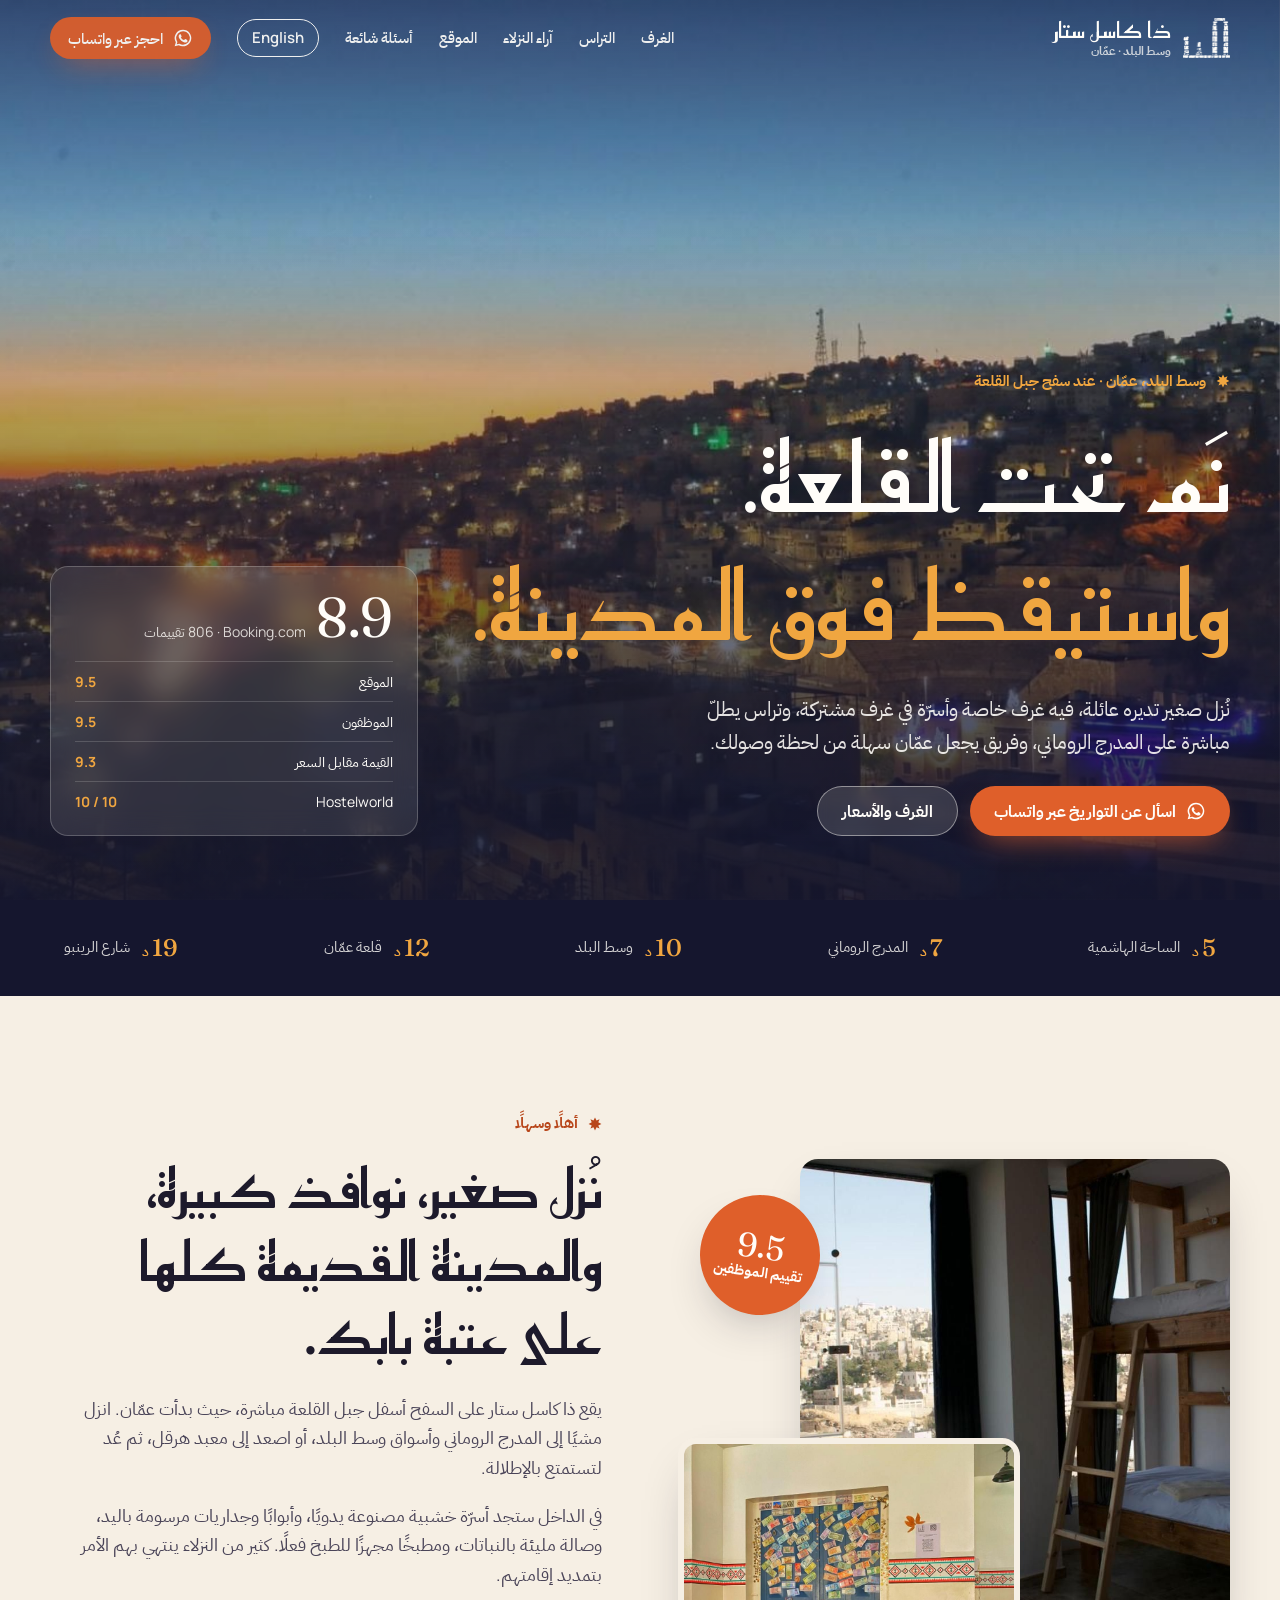
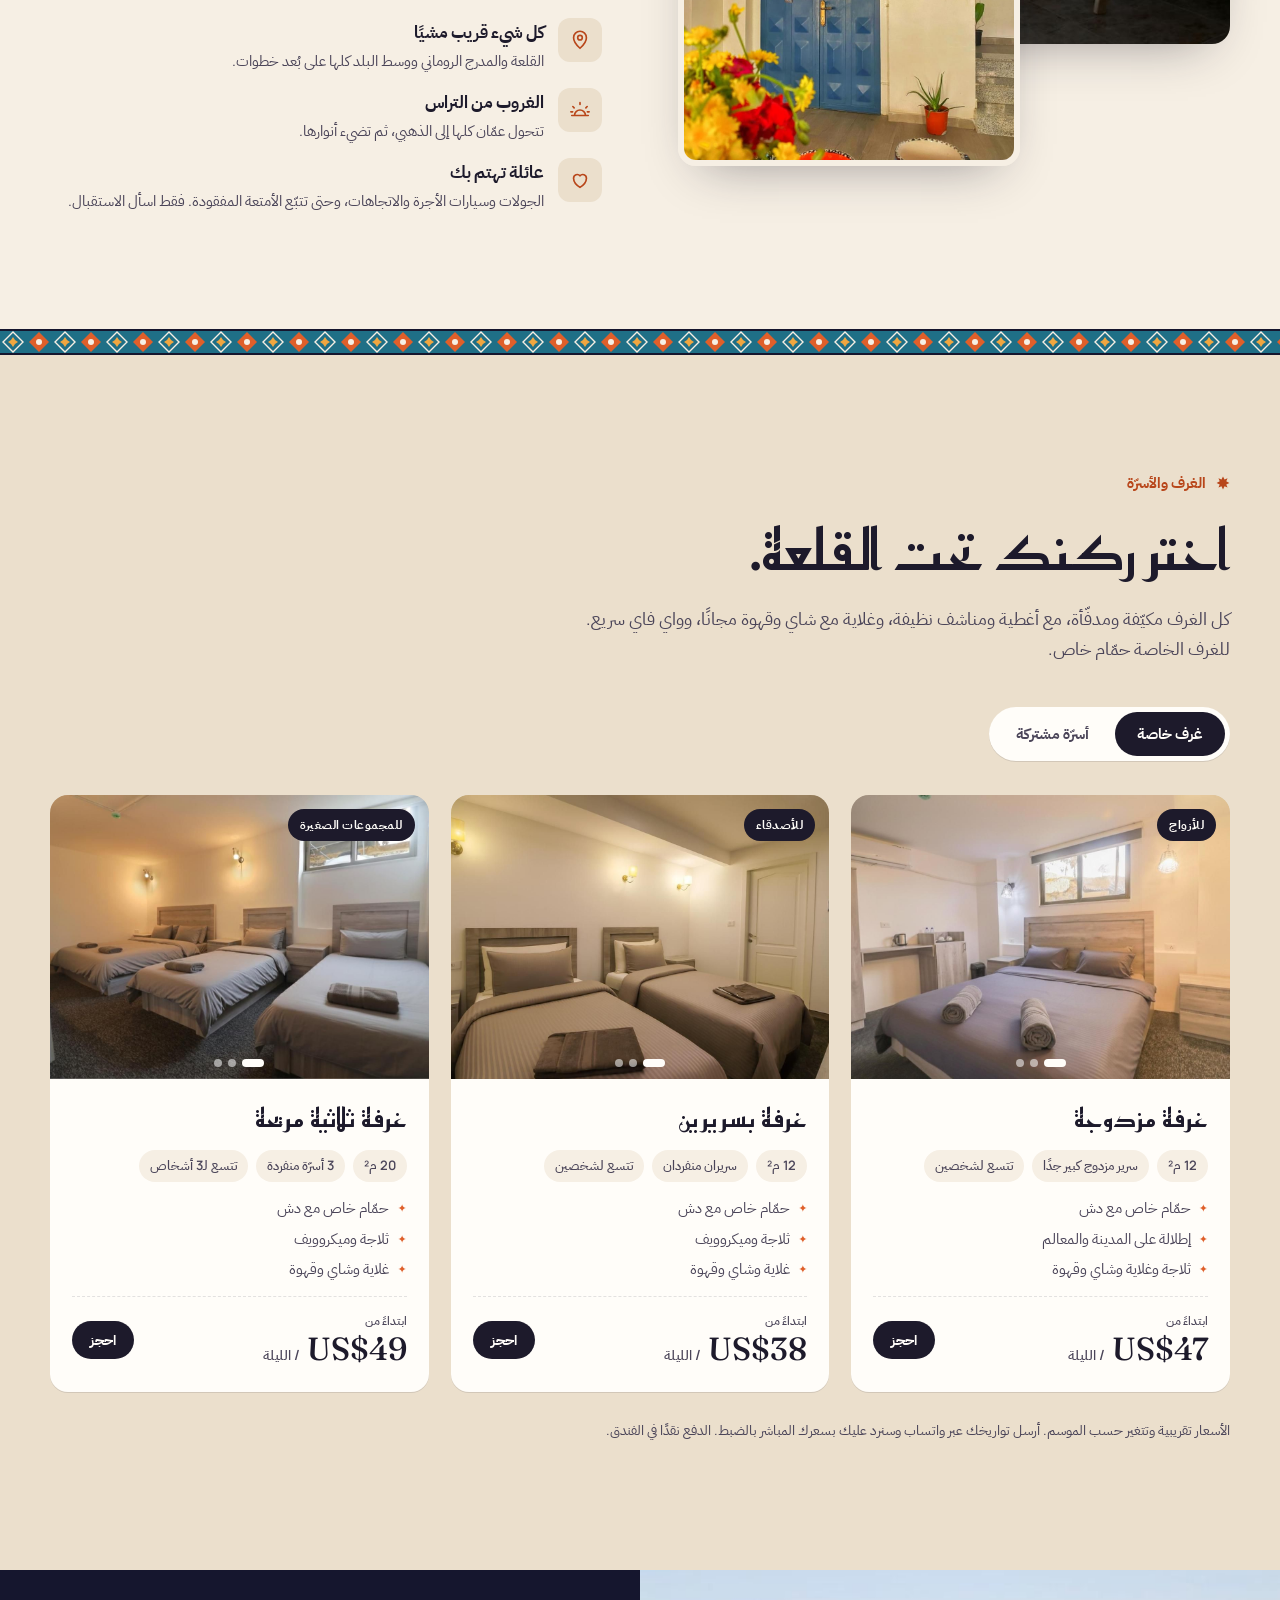
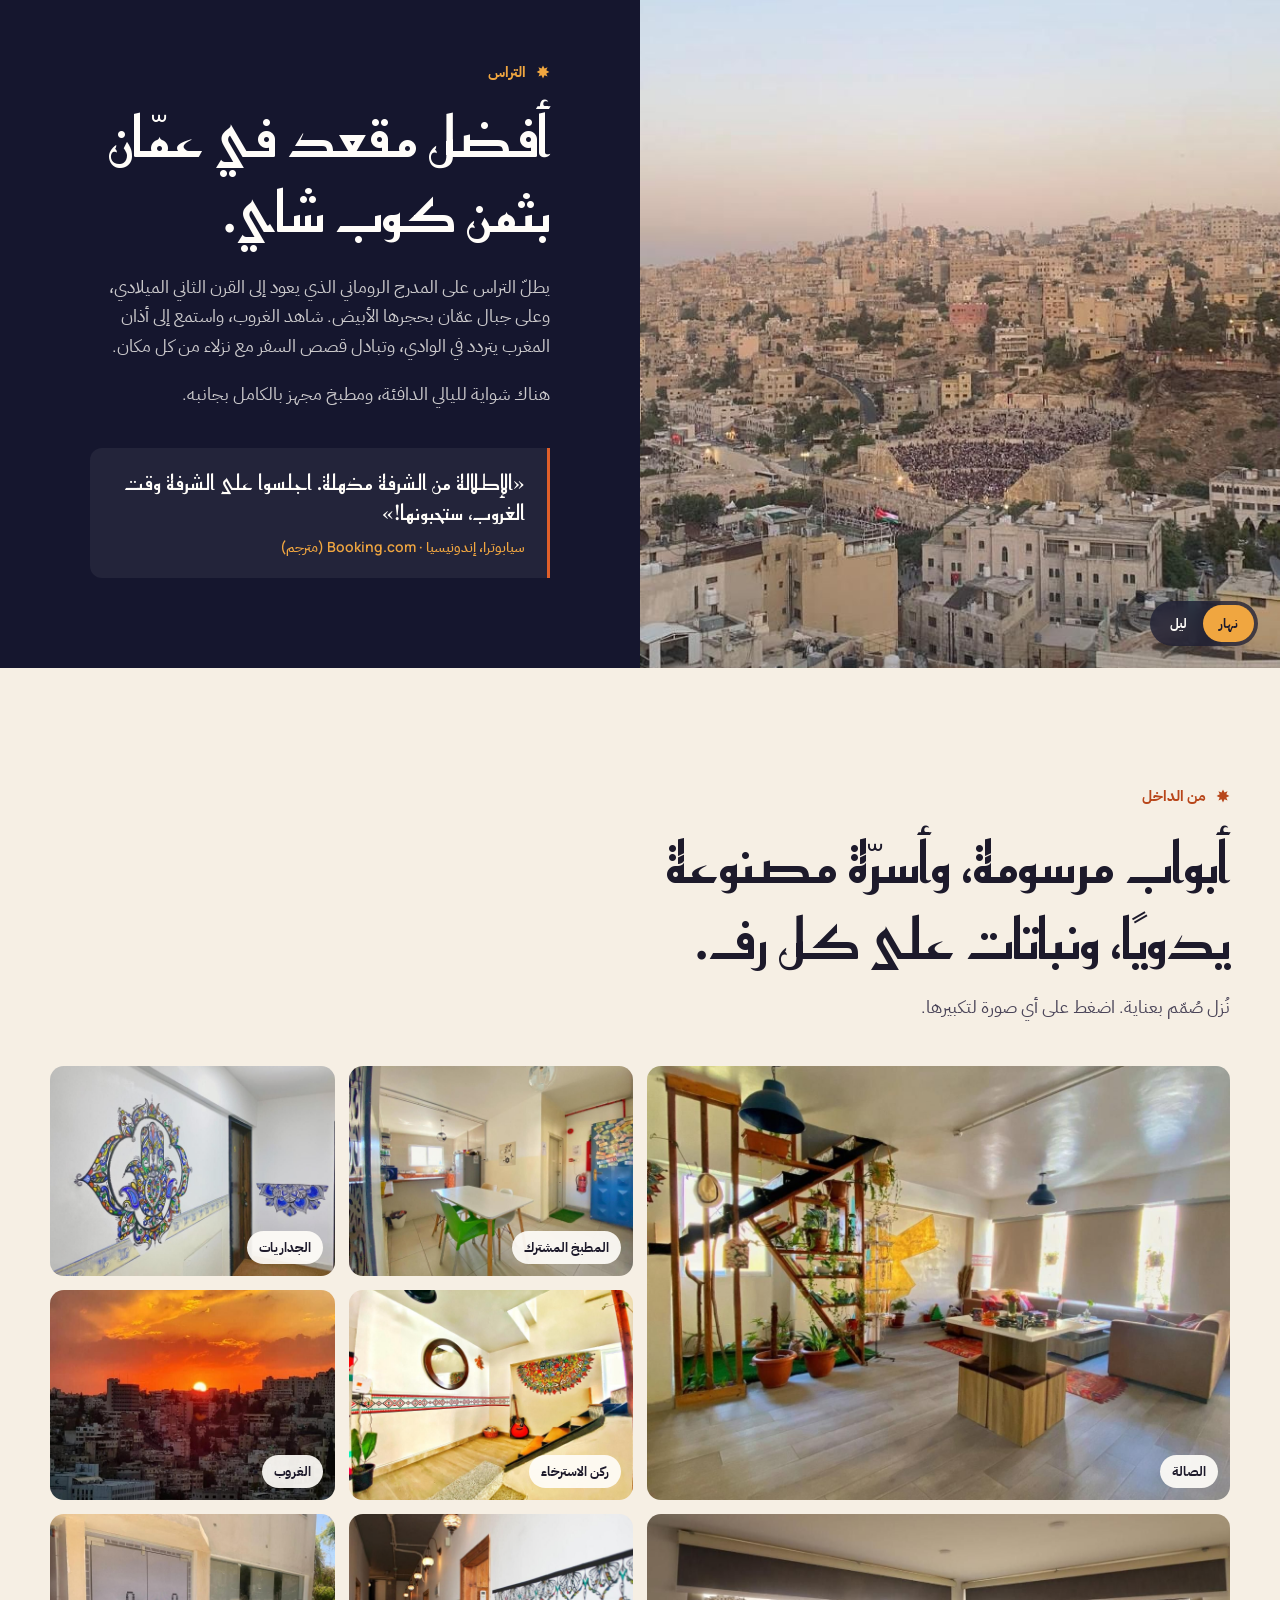
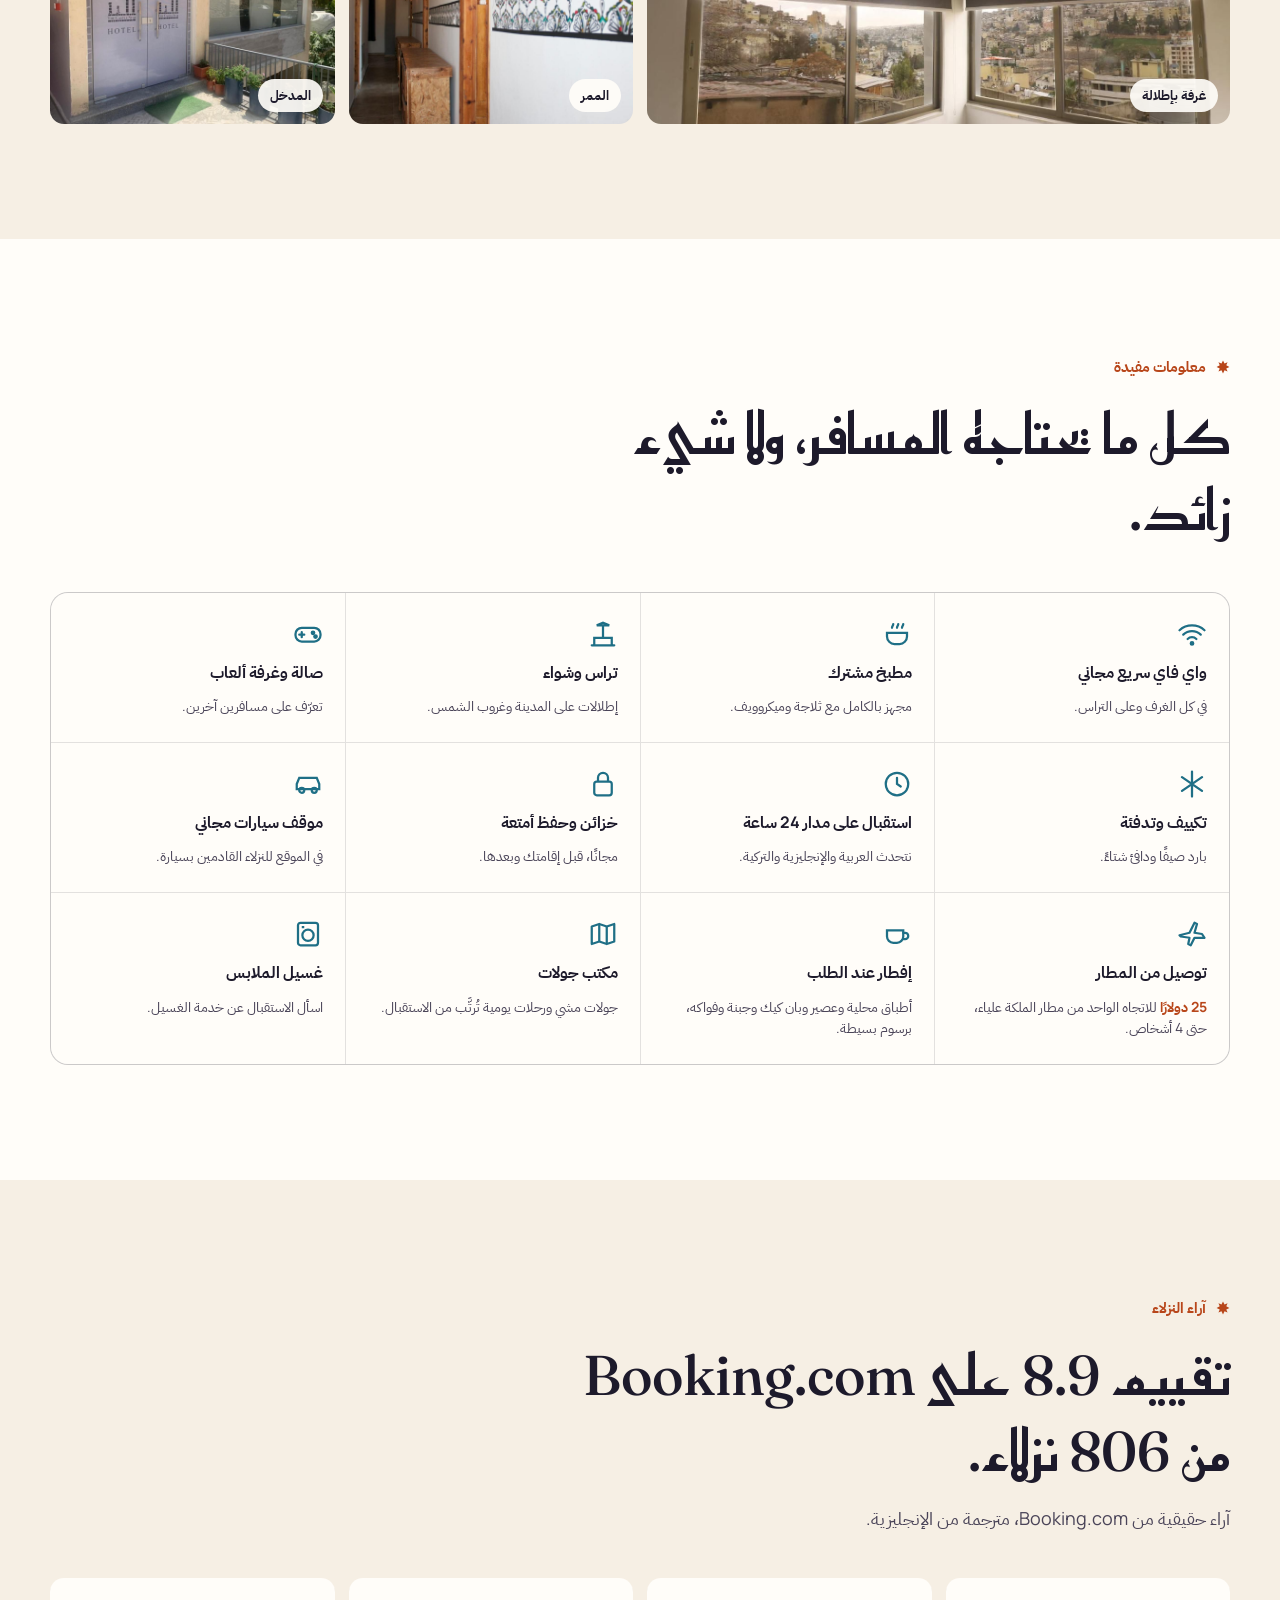
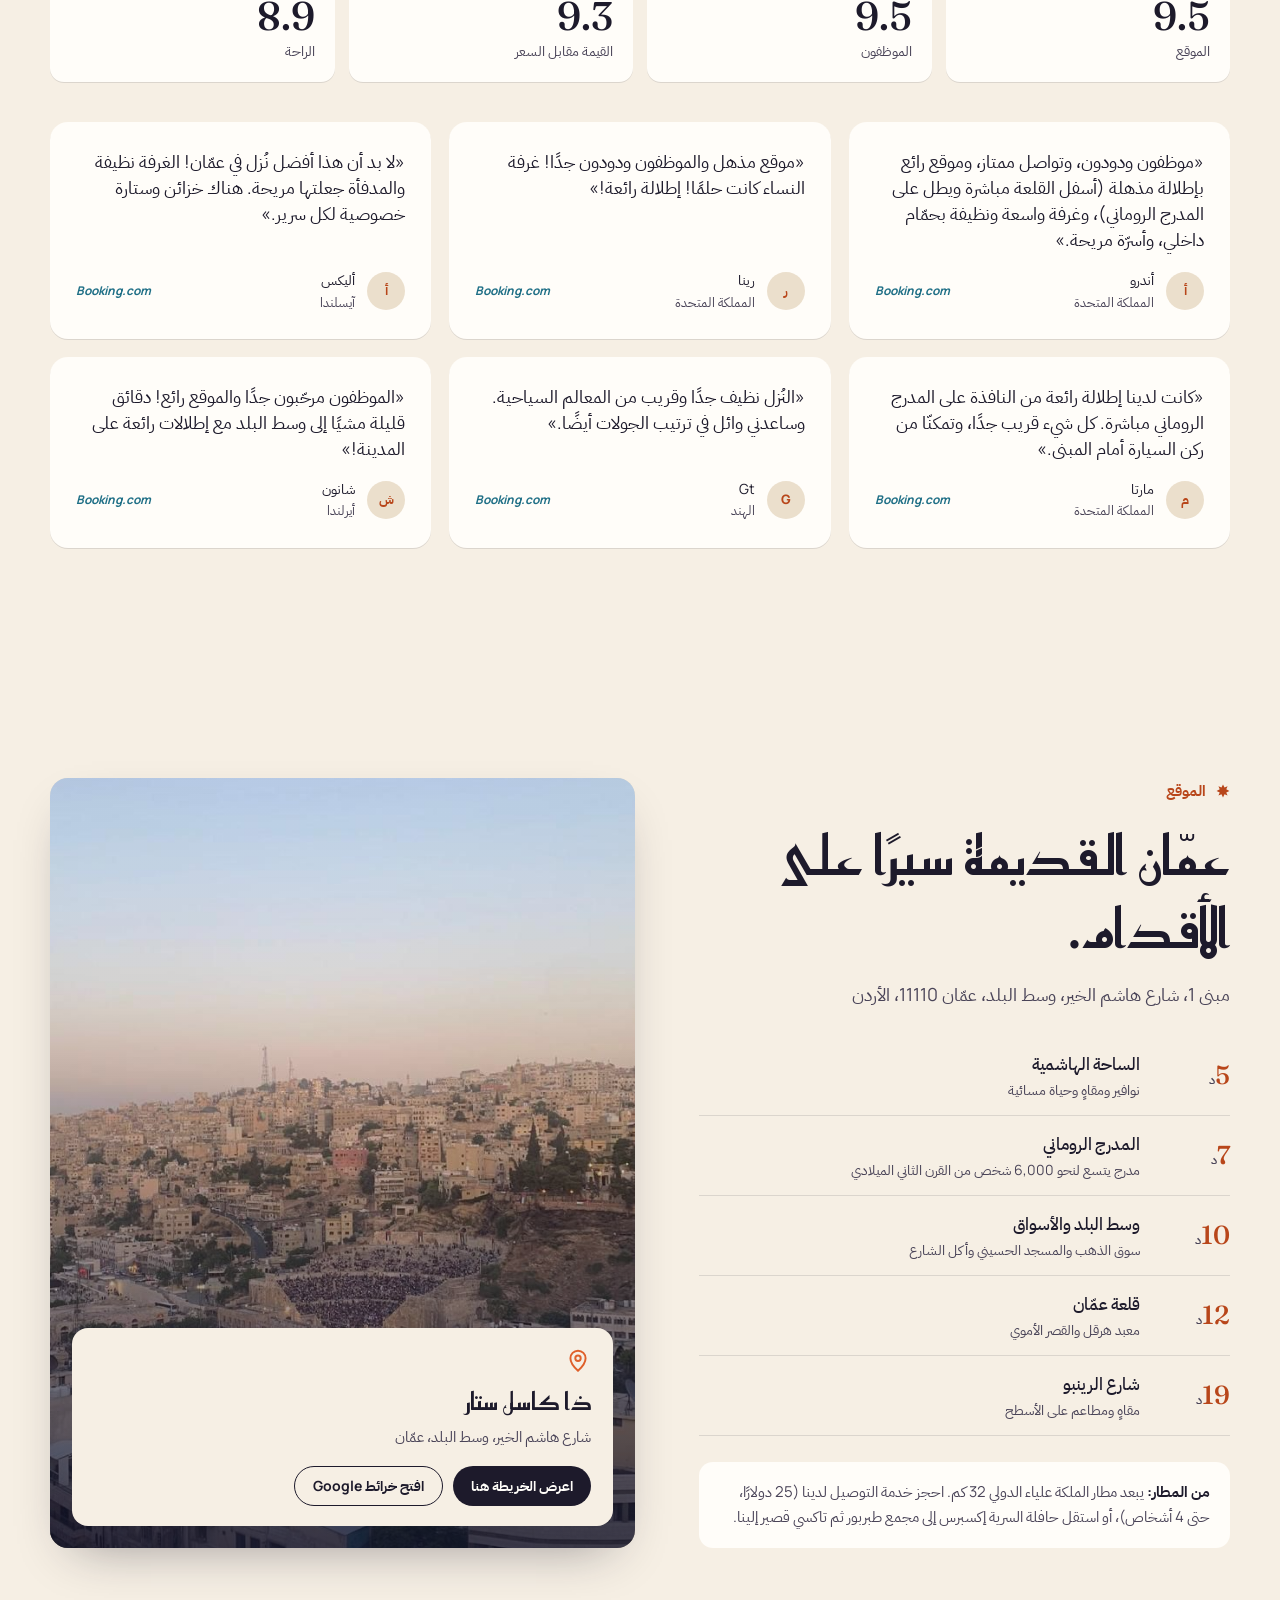
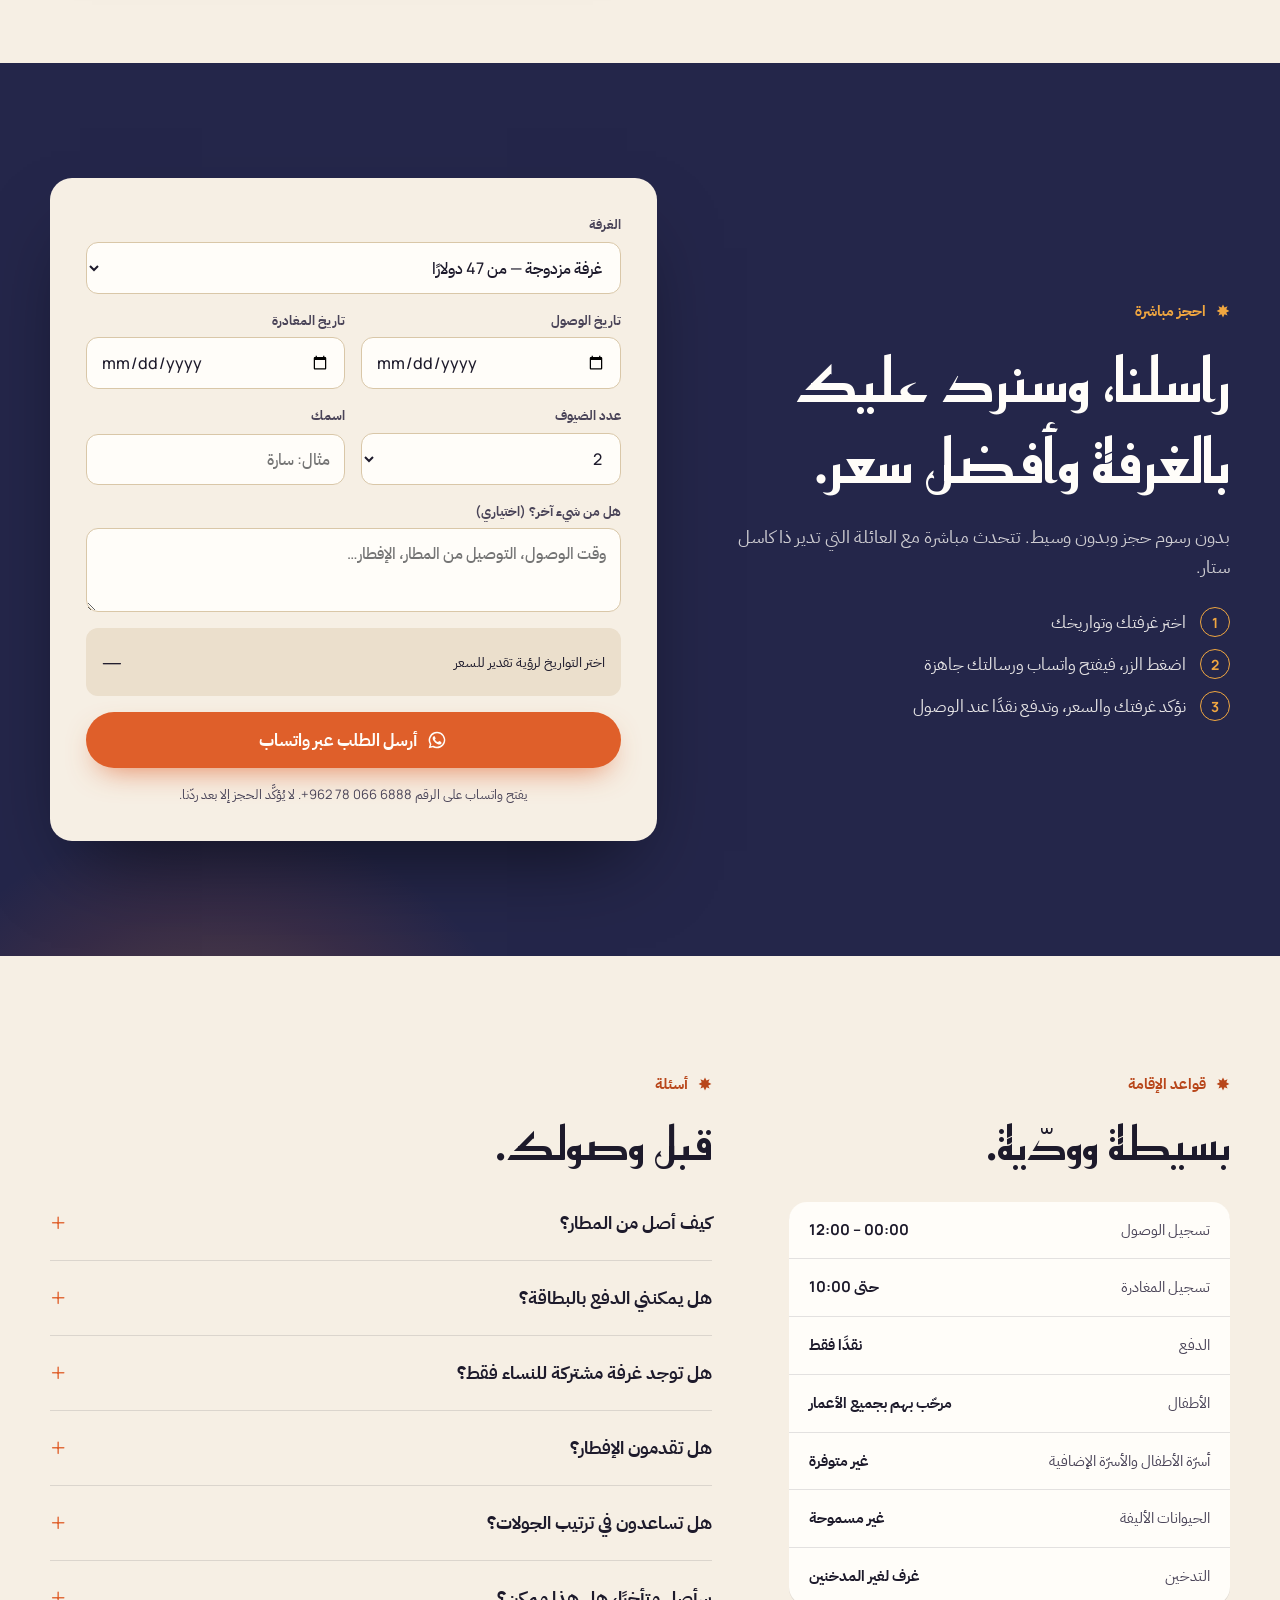
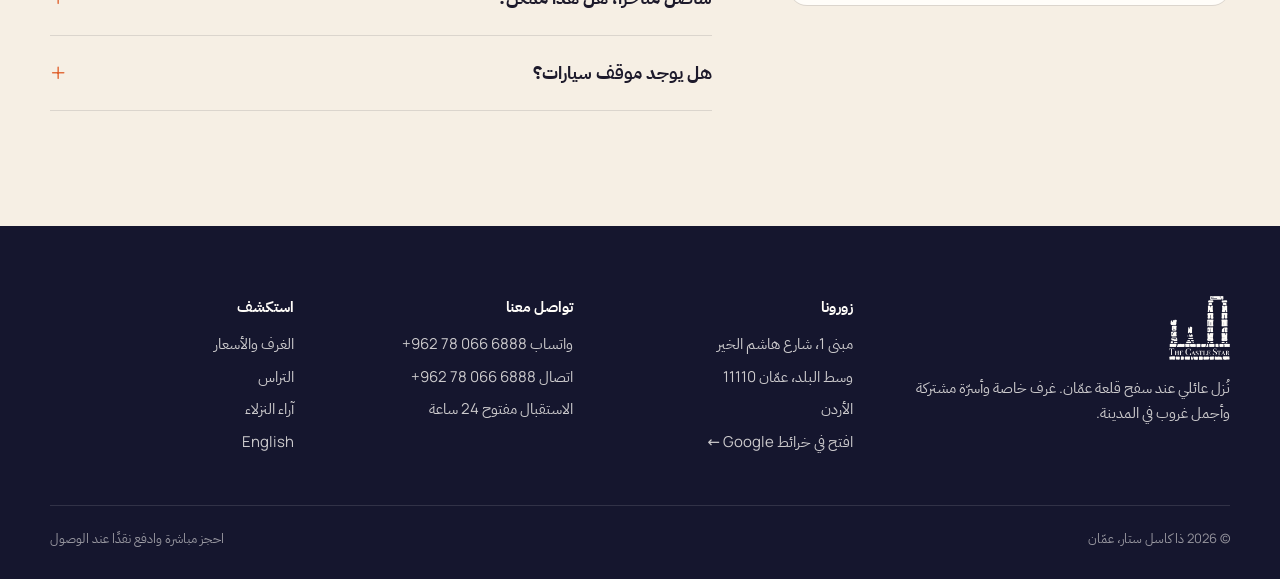
==== ar/index.html @ a3dd9f68 "Add files via upload" ====
<!doctype html>
<html lang="ar" dir="rtl">
<head>
<meta charset="utf-8">
<meta name="viewport" content="width=device-width, initial-scale=1">
<title>ذا كاسل ستار — نُزل عند سفح القلعة في وسط البلد، عمّان</title>
<meta name="description" content="نُزل عائلي في وسط البلد بعمّان، على بُعد خطوات من القلعة والمدرج الروماني. غرف خاصة وأسرّة مشتركة، وتراس بإطلالة على الغروب، ومطبخ مشترك. احجز مباشرة عبر واتساب.">
<meta property="og:title" content="ذا كاسل ستار — وسط البلد، عمّان">
<meta property="og:description" content="غرف خاصة وأسرّة مشتركة عند سفح القلعة، وإطلالة على المدرج الروماني. احجز مباشرة عبر واتساب.">
<meta property="og:image" content="../assets/img/hero-dusk.jpg">
<meta property="og:type" content="website">
<meta name="theme-color" content="#15162e">
<link rel="icon" type="image/png" href="../favicon.png">
<link rel="apple-touch-icon" href="../apple-touch-icon.png">
<link rel="alternate" hreflang="en" href="../">
<link rel="alternate" hreflang="ar" href="./">
<link rel="preload" href="../assets/fonts/plex-arabic-400.woff2" as="font" type="font/woff2" crossorigin>
<link rel="stylesheet" href="../assets/css/fonts.css">
<link rel="stylesheet" href="../assets/css/style.css">
</head>
<body>

<svg width="0" height="0" style="position:absolute" aria-hidden="true">
  <symbol id="i-star" viewBox="0 0 24 24"><path fill="currentColor" d="M12 1l2.6 5.2 5.2-2.2-2.2 5.2L23 12l-5.4 2.6 2.2 5.2-5.2-2.2L12 23l-2.6-5.4-5.2 2.2 2.2-5.2L1 12l5.4-2.8-2.2-5.2 5.2 2.2z"/></symbol>
  <symbol id="i-wa" viewBox="0 0 24 24"><path fill="currentColor" d="M12 2a10 10 0 0 0-8.6 15.1L2 22l5-1.3A10 10 0 1 0 12 2zm0 18.2a8.2 8.2 0 0 1-4.2-1.2l-.3-.2-3 .8.8-2.9-.2-.3A8.2 8.2 0 1 1 12 20.2zm4.5-6.1c-.2-.1-1.5-.7-1.7-.8s-.4-.1-.6.1-.7.8-.8 1-.3.2-.5.1a6.7 6.7 0 0 1-3.3-2.9c-.3-.4.2-.4.7-1.4.1-.2 0-.3 0-.4l-.8-1.8c-.2-.5-.4-.4-.6-.4h-.5a1 1 0 0 0-.7.3 3 3 0 0 0-.9 2.2 5.2 5.2 0 0 0 1.1 2.7 11.8 11.8 0 0 0 4.5 4c1.7.7 2.3.8 3.1.6a2.7 2.7 0 0 0 1.8-1.2 2.2 2.2 0 0 0 .1-1.3c0-.1-.2-.2-.4-.3z"/></symbol>
  <symbol id="i-menu" viewBox="0 0 24 24"><path stroke="currentColor" stroke-width="2" stroke-linecap="round" d="M4 7h16M4 12h16M4 17h16"/></symbol>
  <symbol id="i-pin" viewBox="0 0 24 24"><path fill="none" stroke="currentColor" stroke-width="1.8" d="M12 21s7-6.2 7-11.5A7 7 0 0 0 5 9.5C5 14.8 12 21 12 21z"/><circle cx="12" cy="9.5" r="2.5" fill="none" stroke="currentColor" stroke-width="1.8"/></symbol>
  <symbol id="i-sun" viewBox="0 0 24 24"><g fill="none" stroke="currentColor" stroke-width="1.8" stroke-linecap="round"><path d="M3 18h18M6 18a6 6 0 0 1 12 0"/><path d="M12 6V4M5.6 9.6 4.2 8.2M18.4 9.6l1.4-1.4M2 14h2M20 14h2"/></g></symbol>
  <symbol id="i-heart" viewBox="0 0 24 24"><path fill="none" stroke="currentColor" stroke-width="1.8" d="M12 20s-7-4.4-7-10a4 4 0 0 1 7-2.6A4 4 0 0 1 19 10c0 5.6-7 10-7 10z"/></symbol>
  <symbol id="i-wifi" viewBox="0 0 24 24"><g fill="none" stroke="currentColor" stroke-width="1.8" stroke-linecap="round"><path d="M2 9a15 15 0 0 1 20 0M5 12.5a10 10 0 0 1 14 0M8.5 16a5 5 0 0 1 7 0"/><circle cx="12" cy="19.5" r="1" fill="currentColor"/></g></symbol>
  <symbol id="i-kitchen" viewBox="0 0 24 24"><g fill="none" stroke="currentColor" stroke-width="1.8" stroke-linecap="round"><path d="M4 11h16v3a6 6 0 0 1-6 6h-4a6 6 0 0 1-6-6z"/><path d="M8 7c0-1.5 1-1.5 1-3M12 7c0-1.5 1-1.5 1-3M16 7c0-1.5 1-1.5 1-3"/></g></symbol>
  <symbol id="i-terrace" viewBox="0 0 24 24"><g fill="none" stroke="currentColor" stroke-width="1.8" stroke-linecap="round"><path d="M3 21h18M5 21v-6h14v6M12 15V5M7 5h10l-5-2z"/></g></symbol>
  <symbol id="i-game" viewBox="0 0 24 24"><g fill="none" stroke="currentColor" stroke-width="1.8" stroke-linecap="round"><rect x="2" y="7" width="20" height="11" rx="5"/><path d="M7 10.5v4M5 12.5h4"/><circle cx="16" cy="11" r="1" fill="currentColor"/><circle cx="18" cy="14" r="1" fill="currentColor"/></g></symbol>
  <symbol id="i-snow" viewBox="0 0 24 24"><g fill="none" stroke="currentColor" stroke-width="1.8" stroke-linecap="round"><path d="M12 2v20M4 6.5l16 11M20 6.5l-16 11"/></g></symbol>
  <symbol id="i-desk" viewBox="0 0 24 24"><g fill="none" stroke="currentColor" stroke-width="1.8" stroke-linecap="round"><circle cx="12" cy="12" r="9"/><path d="M12 7v5l3 2"/></g></symbol>
  <symbol id="i-lock" viewBox="0 0 24 24"><g fill="none" stroke="currentColor" stroke-width="1.8"><rect x="5" y="10" width="14" height="11" rx="2"/><path d="M8 10V7a4 4 0 0 1 8 0v3"/></g></symbol>
  <symbol id="i-car" viewBox="0 0 24 24"><g fill="none" stroke="currentColor" stroke-width="1.8" stroke-linecap="round"><path d="M3 16v-4l2-5h14l2 5v4z"/><circle cx="7" cy="17" r="2"/><circle cx="17" cy="17" r="2"/></g></symbol>
  <symbol id="i-plane" viewBox="0 0 24 24"><path fill="none" stroke="currentColor" stroke-width="1.8" stroke-linejoin="round" d="M2 13l8-2 4-8 2 1-2 7 6 1 2 3-8 0-3 6-2-1 1-5-7-1z"/></symbol>
  <symbol id="i-map" viewBox="0 0 24 24"><g fill="none" stroke="currentColor" stroke-width="1.8" stroke-linejoin="round"><path d="M3 6l6-2 6 2 6-2v14l-6 2-6-2-6 2z"/><path d="M9 4v14M15 6v14"/></g></symbol>
  <symbol id="i-cup" viewBox="0 0 24 24"><g fill="none" stroke="currentColor" stroke-width="1.8" stroke-linecap="round"><path d="M4 9h13v5a5 5 0 0 1-5 5H9a5 5 0 0 1-5-5z"/><path d="M17 11h1.5a2.5 2.5 0 0 1 0 5H17"/></g></symbol>
  <symbol id="i-wash" viewBox="0 0 24 24"><g fill="none" stroke="currentColor" stroke-width="1.8"><rect x="4" y="3" width="16" height="18" rx="2"/><circle cx="12" cy="13" r="4.5"/><path d="M7 6.5h2"/></g></symbol>
  <symbol id="i-bike" viewBox="0 0 24 24"><g fill="none" stroke="currentColor" stroke-width="1.8" stroke-linecap="round"><circle cx="5.5" cy="16" r="3.5"/><circle cx="18.5" cy="16" r="3.5"/><path d="M5.5 16 9 9h6l3.5 7M9 9l3 7h-2M14 6h2"/></g></symbol>
  <symbol id="i-coin" viewBox="0 0 24 24"><g fill="none" stroke="currentColor" stroke-width="1.8"><circle cx="12" cy="12" r="9"/><path d="M15 9.5c-.5-1-1.6-1.5-3-1.5-1.7 0-3 .8-3 2s1.3 1.7 3 2 3 .8 3 2-1.3 2-3 2c-1.4 0-2.5-.5-3-1.5M12 6v12" stroke-linecap="round"/></g></symbol>
</svg>

<header class="site-header" id="top">
  <div class="wrap">
    <a class="brand" href="#top" aria-label="ذا كاسل ستار — الرئيسية">
      <img class="logo-light" src="../assets/img/mark-light.png" alt="" width="47" height="40">
      <img class="logo-dark" src="../assets/img/mark-dark.png" alt="" width="47" height="40">
      <span class="wordmark">ذا كاسل ستار<small>وسط البلد · عمّان</small></span>
    </a>
    <nav class="nav" id="nav" aria-label="القائمة الرئيسية">
      <a href="#rooms">الغرف</a>
      <a href="#rooftop">التراس</a>
      <a href="#reviews">آراء النزلاء</a>
      <a href="#location">الموقع</a>
      <a href="#faq">أسئلة شائعة</a>
      <a class="lang" href="../" hreflang="en" lang="en">English</a>
      <a class="btn btn-wa" href="#book"><svg><use href="#i-wa"/></svg>احجز عبر واتساب</a>
    </nav>
    <button class="menu-toggle" aria-label="فتح القائمة" aria-expanded="false" aria-controls="nav"><svg><use href="#i-menu"/></svg></button>
  </div>
</header>

<main>
<section class="hero">
  <div class="hero-media"><img src="../assets/img/hero-dusk.jpg" alt="عمّان وقت الغروب من ذا كاسل ستار، والمدرج الروماني مضاء في الأسفل" fetchpriority="high"></div>
  <div class="wrap hero-inner">
    <div>
      <span class="eyebrow"><svg><use href="#i-star"/></svg>وسط البلد، عمّان · عند سفح جبل القلعة</span>
      <h1>نَم تحت القلعة. <em>واستيقظ فوق المدينة.</em></h1>
      <p class="hero-lead">نُزل صغير تديره عائلة، فيه غرف خاصة وأسرّة في غرف مشتركة، وتراس يطلّ مباشرة على المدرج الروماني، وفريق يجعل عمّان سهلة من لحظة وصولك.</p>
      <div class="hero-ctas">
        <a class="btn btn-wa" href="#book"><svg><use href="#i-wa"/></svg>اسأل عن التواريخ عبر واتساب</a>
        <a class="btn btn-ghost" href="#rooms">الغرف والأسعار</a>
      </div>
    </div>
    <aside class="hero-card" aria-label="تقييمات النزلاء">
      <div class="score"><b>8.9</b><span>Booking.com · ‏806 تقييمات</span></div>
      <ul>
        <li>الموقع <b>9.5</b></li>
        <li>الموظفون <b>9.5</b></li>
        <li>القيمة مقابل السعر <b>9.3</b></li>
        <li>Hostelworld <b>10 / 10</b></li>
      </ul>
    </aside>
  </div>
</section>

<div class="ribbon" aria-label="المسافات سيرًا على الأقدام">
  <div class="wrap">
    <ul>
      <li><b>5<small> د</small></b><span>الساحة الهاشمية</span></li>
      <li><b>7<small> د</small></b><span>المدرج الروماني</span></li>
      <li><b>10<small> د</small></b><span>وسط البلد</span></li>
      <li><b>12<small> د</small></b><span>قلعة عمّان</span></li>
      <li><b>19<small> د</small></b><span>شارع الرينبو</span></li>
    </ul>
  </div>
</div>

<section class="section">
  <div class="wrap story">
    <div class="story-photos reveal">
      <figure class="p1"><img src="../assets/img/dorm-window.jpg" alt="غرفة مشتركة بنافذة كبيرة تطل على عمّان" loading="lazy"></figure>
      <figure class="p2"><img src="../assets/img/blue-door.jpg" alt="باب أزرق مرسوم باليد داخل ذا كاسل ستار" loading="lazy"></figure>
      <div class="stamp"><span><b>9.5</b>تقييم الموظفين</span></div>
    </div>
    <div class="story-text reveal">
      <span class="eyebrow"><svg><use href="#i-star"/></svg>أهلًا وسهلًا</span>
      <h2>نُزل صغير، نوافذ كبيرة، والمدينة القديمة كلها على عتبة بابك.</h2>
      <p>يقع ذا كاسل ستار على السفح أسفل جبل القلعة مباشرة، حيث بدأت عمّان. انزل مشيًا إلى المدرج الروماني وأسواق وسط البلد، أو اصعد إلى معبد هرقل، ثم عُد لتستمتع بالإطلالة.</p>
      <p>في الداخل ستجد أسرّة خشبية مصنوعة يدويًا، وأبوابًا وجداريات مرسومة باليد، وصالة مليئة بالنباتات، ومطبخًا مجهزًا للطبخ فعلًا. كثير من النزلاء ينتهي بهم الأمر بتمديد إقامتهم.</p>
      <ul class="story-points">
        <li><span class="ico"><svg><use href="#i-pin"/></svg></span><div><b>كل شيء قريب مشيًا</b><span>القلعة والمدرج الروماني ووسط البلد كلها على بُعد خطوات.</span></div></li>
        <li><span class="ico"><svg><use href="#i-sun"/></svg></span><div><b>الغروب من التراس</b><span>تتحول عمّان كلها إلى الذهبي، ثم تضيء أنوارها.</span></div></li>
        <li><span class="ico"><svg><use href="#i-heart"/></svg></span><div><b>عائلة تهتم بك</b><span>الجولات وسيارات الأجرة والاتجاهات، وحتى تتبّع الأمتعة المفقودة. فقط اسأل الاستقبال.</span></div></li>
      </ul>
    </div>
  </div>
</section>

<div class="tileband" aria-hidden="true"></div>

<section class="section rooms" id="rooms">
  <div class="wrap">
    <div class="section-head reveal">
      <span class="eyebrow"><svg><use href="#i-star"/></svg>الغرف والأسرّة</span>
      <h2>اختر ركنك تحت القلعة.</h2>
      <p>كل الغرف مكيّفة ومدفّأة، مع أغطية ومناشف نظيفة، وغلاية مع شاي وقهوة مجانًا، وواي فاي سريع. للغرف الخاصة حمّام خاص.</p>
    </div>

    <div class="room-tabs" role="tablist" aria-label="نوع الغرفة">
      <button role="tab" aria-selected="true" aria-controls="tab-private" id="t-private">غرف خاصة</button>
      <button role="tab" aria-selected="false" aria-controls="tab-dorms" id="t-dorms">أسرّة مشتركة</button>
    </div>

    <div class="room-grid" id="tab-private" role="tabpanel" aria-labelledby="t-private">
      <article class="room reveal">
        <div class="room-gallery">
          <img class="on" src="../assets/img/double-1.jpg" alt="غرفة مزدوجة بسرير كبير ونافذة على المدينة" loading="lazy">
          <img src="../assets/img/double-2.jpg" alt="غرفة مزدوجة مع دش" loading="lazy">
          <img src="../assets/img/double-3.jpg" alt="غرفة مزدوجة وحمّام خاص" loading="lazy">
          <span class="tag">للأزواج</span>
        </div>
        <div class="room-body">
          <h3>غرفة مزدوجة</h3>
          <div class="room-meta"><span>12 م²</span><span>سرير مزدوج كبير جدًا</span><span>تتسع لشخصين</span></div>
          <ul><li>حمّام خاص مع دش</li><li>إطلالة على المدينة والمعالم</li><li>ثلاجة وغلاية وشاي وقهوة</li></ul>
          <div class="room-foot">
            <div class="price"><small>ابتداءً من</small><b>US$47 <sub>/ الليلة</sub></b></div>
            <a class="btn btn-dark" href="#book" data-pick="غرفة مزدوجة (Double Room)">احجز</a>
          </div>
        </div>
      </article>

      <article class="room reveal">
        <div class="room-gallery">
          <img class="on" src="../assets/img/twin-1.jpg" alt="غرفة بسريرين منفردين" loading="lazy">
          <img src="../assets/img/twin-2.jpg" alt="غرفة بسريرين من الداخل" loading="lazy">
          <img src="../assets/img/twin-3.jpg" alt="حمّام خاص بدش زجاجي" loading="lazy">
          <span class="tag">للأصدقاء</span>
        </div>
        <div class="room-body">
          <h3>غرفة بسريرين</h3>
          <div class="room-meta"><span>12 م²</span><span>سريران منفردان</span><span>تتسع لشخصين</span></div>
          <ul><li>حمّام خاص مع دش</li><li>ثلاجة وميكروويف</li><li>غلاية وشاي وقهوة</li></ul>
          <div class="room-foot">
            <div class="price"><small>ابتداءً من</small><b>US$38 <sub>/ الليلة</sub></b></div>
            <a class="btn btn-dark" href="#book" data-pick="غرفة بسريرين (Twin Room)">احجز</a>
          </div>
        </div>
      </article>

      <article class="room reveal">
        <div class="room-gallery">
          <img class="on" src="../assets/img/triple-1.jpg" alt="غرفة ثلاثية بثلاثة أسرّة منفردة" loading="lazy">
          <img src="../assets/img/triple-2.jpg" alt="غرفة ثلاثية بنافذة" loading="lazy">
          <img src="../assets/img/triple-3.jpg" alt="حمّام الغرفة الثلاثية" loading="lazy">
          <span class="tag">للمجموعات الصغيرة</span>
        </div>
        <div class="room-body">
          <h3>غرفة ثلاثية مريحة</h3>
          <div class="room-meta"><span>20 م²</span><span>3 أسرّة منفردة</span><span>تتسع لـ3 أشخاص</span></div>
          <ul><li>حمّام خاص مع دش</li><li>ثلاجة وميكروويف</li><li>غلاية وشاي وقهوة</li></ul>
          <div class="room-foot">
            <div class="price"><small>ابتداءً من</small><b>US$49 <sub>/ الليلة</sub></b></div>
            <a class="btn btn-dark" href="#book" data-pick="غرفة ثلاثية مريحة (Comfort Triple Room)">احجز</a>
          </div>
        </div>
      </article>
    </div>

    <div class="room-grid two" id="tab-dorms" role="tabpanel" aria-labelledby="t-dorms" hidden>
      <article class="room">
        <div class="room-gallery">
          <img class="on" src="../assets/img/female-1.jpg" alt="غرفة النساء بأسرّة خشبية وستائر خصوصية" loading="lazy">
          <img src="../assets/img/female-2.jpg" alt="أسرّة غرفة النساء" loading="lazy">
          <img src="../assets/img/female-3.jpg" alt="نافذة الغرفة المشتركة باتجاه القلعة" loading="lazy">
          <span class="tag female">للنساء فقط</span>
        </div>
        <div class="room-body">
          <h3>غرفة مشتركة للنساء (6 أسرّة)</h3>
          <div class="room-meta"><span>20 م²</span><span>سرير بطابقين</span><span>السعر لكل سرير</span></div>
          <ul><li>ستارة خصوصية لكل سرير</li><li>خزانة شخصية ومساحة تخزين</li><li>إطلالة على المدينة والمعالم</li></ul>
          <div class="room-foot">
            <div class="price"><small>ابتداءً من</small><b>US$16 <sub>/ للسرير</sub></b></div>
            <a class="btn btn-dark" href="#book" data-pick="سرير في غرفة النساء - 6 أسرّة (Female Dorm)">احجز</a>
          </div>
        </div>
      </article>

      <article class="room">
        <div class="room-gallery">
          <img class="on" src="../assets/img/mixed-1.jpg" alt="غرفة مشتركة مختلطة بأسرّة خشبية مصنوعة يدويًا" loading="lazy">
          <img src="../assets/img/mixed-2.jpg" alt="أسرّة الغرفة المختلطة وباب خشبي" loading="lazy">
          <img src="../assets/img/mixed-3.jpg" alt="الغرفة المشتركة المختلطة" loading="lazy">
          <span class="tag">للرحّالة</span>
        </div>
        <div class="room-body">
          <h3>غرفة مشتركة مختلطة (8 أسرّة)</h3>
          <div class="room-meta"><span>20 م²</span><span>سرير بطابقين</span><span>السعر لكل سرير</span></div>
          <ul><li>ستارة خصوصية لكل سرير</li><li>خزانة شخصية ومساحة تخزين</li><li>إطلالة على المدينة والمعالم</li></ul>
          <div class="room-foot">
            <div class="price"><small>ابتداءً من</small><b>US$16 <sub>/ للسرير</sub></b></div>
            <a class="btn btn-dark" href="#book" data-pick="سرير في الغرفة المختلطة - 8 أسرّة (Mixed Dorm)">احجز</a>
          </div>
        </div>
      </article>
    </div>

    <p class="rates-note">الأسعار تقريبية وتتغير حسب الموسم. أرسل تواريخك عبر واتساب وسنرد عليك بسعرك المباشر بالضبط. الدفع نقدًا في الفندق.</p>
  </div>
</section>

<section class="rooftop" id="rooftop">
  <div class="rooftop-grid">
    <div class="rooftop-media" id="viewbox">
      <img src="../assets/img/view-day.jpg" alt="إطلالة نهارية على عمّان والمدرج الروماني" loading="lazy">
      <img class="alt" src="../assets/img/view-night.jpg" alt="إطلالة ليلية على المدرج الروماني المضاء" loading="lazy">
      <div class="toggle" role="group" aria-label="الإطلالة">
        <button aria-pressed="true" data-view="day">نهار</button>
        <button aria-pressed="false" data-view="night">ليل</button>
      </div>
    </div>
    <div class="rooftop-text reveal">
      <span class="eyebrow"><svg><use href="#i-star"/></svg>التراس</span>
      <h2>أفضل مقعد في عمّان بثمن كوب شاي.</h2>
      <p>يطلّ التراس على المدرج الروماني الذي يعود إلى القرن الثاني الميلادي، وعلى جبال عمّان بحجرها الأبيض. شاهد الغروب، واستمع إلى أذان المغرب يتردد في الوادي، وتبادل قصص السفر مع نزلاء من كل مكان.</p>
      <p>هناك شواية لليالي الدافئة، ومطبخ مجهز بالكامل بجانبه.</p>
      <blockquote>«الإطلالة من الشرفة مذهلة. اجلسوا على الشرفة وقت الغروب، ستحبونها!»<cite>سيابوترا، إندونيسيا · Booking.com (مترجم)</cite></blockquote>
    </div>
  </div>
</section>

<section class="section" id="inside">
  <div class="wrap">
    <div class="section-head reveal">
      <span class="eyebrow"><svg><use href="#i-star"/></svg>من الداخل</span>
      <h2>أبواب مرسومة، وأسرّة مصنوعة يدويًا، ونباتات على كل رف.</h2>
      <p>نُزل صُمّم بعناية. اضغط على أي صورة لتكبيرها.</p>
    </div>
    <div class="mosaic">
      <figure class="w2 h2"><img src="../assets/img/lounge.jpg" alt="الصالة بأرائك ورفوف مليئة بالنباتات" loading="lazy"><figcaption>الصالة</figcaption></figure>
      <figure><img src="../assets/img/kitchen.jpg" alt="المطبخ المشترك وطاولة الطعام" loading="lazy"><figcaption>المطبخ المشترك</figcaption></figure>
      <figure><img src="../assets/img/mural.jpg" alt="جدارية خمسة مرسومة باليد" loading="lazy"><figcaption>الجداريات</figcaption></figure>
      <figure><img src="../assets/img/lounge-corner.jpg" alt="ركن الصالة مع جيتار ومرآة" loading="lazy"><figcaption>ركن الاسترخاء</figcaption></figure>
      <figure><img src="../assets/img/sunset.jpg" alt="الغروب فوق عمّان" loading="lazy"><figcaption>الغروب</figcaption></figure>
      <figure class="w2"><img src="../assets/img/corner-room.jpg" alt="غرفة زاوية بنوافذ بانورامية على عمّان" loading="lazy"><figcaption>غرفة بإطلالة</figcaption></figure>
      <figure><img src="../assets/img/corridor.jpg" alt="ممر بزخرفة مرسومة" loading="lazy"><figcaption>الممر</figcaption></figure>
      <figure><img src="../assets/img/entrance.jpg" alt="مدخل ذا كاسل ستار" loading="lazy"><figcaption>المدخل</figcaption></figure>
    </div>
  </div>
</section>

<section class="section facilities">
  <div class="wrap">
    <div class="section-head reveal">
      <span class="eyebrow"><svg><use href="#i-star"/></svg>معلومات مفيدة</span>
      <h2>كل ما يحتاجه المسافر، ولا شيء زائد.</h2>
    </div>
    <div class="fac-grid">
      <div class="fac"><svg><use href="#i-wifi"/></svg><b>واي فاي سريع مجاني</b><span>في كل الغرف وعلى التراس.</span></div>
      <div class="fac"><svg><use href="#i-kitchen"/></svg><b>مطبخ مشترك</b><span>مجهز بالكامل مع ثلاجة وميكروويف.</span></div>
      <div class="fac"><svg><use href="#i-terrace"/></svg><b>تراس وشواء</b><span>إطلالات على المدينة وغروب الشمس.</span></div>
      <div class="fac"><svg><use href="#i-game"/></svg><b>صالة وغرفة ألعاب</b><span>تعرّف على مسافرين آخرين.</span></div>
      <div class="fac"><svg><use href="#i-snow"/></svg><b>تكييف وتدفئة</b><span>بارد صيفًا ودافئ شتاءً.</span></div>
      <div class="fac"><svg><use href="#i-desk"/></svg><b>استقبال على مدار 24 ساعة</b><span>نتحدث العربية والإنجليزية والتركية.</span></div>
      <div class="fac"><svg><use href="#i-lock"/></svg><b>خزائن وحفظ أمتعة</b><span>مجانًا، قبل إقامتك وبعدها.</span></div>
      <div class="fac"><svg><use href="#i-car"/></svg><b>موقف سيارات مجاني</b><span>في الموقع للنزلاء القادمين بسيارة.</span></div>
      <div class="fac"><svg><use href="#i-plane"/></svg><b>توصيل من المطار</b><span><span class="fee">25 دولارًا</span> للاتجاه الواحد من مطار الملكة علياء، حتى 4 أشخاص.</span></div>
      <div class="fac"><svg><use href="#i-cup"/></svg><b>إفطار عند الطلب</b><span>أطباق محلية وعصير وبان كيك وجبنة وفواكه، برسوم بسيطة.</span></div>
      <div class="fac"><svg><use href="#i-map"/></svg><b>مكتب جولات</b><span>جولات مشي ورحلات يومية تُرتَّب من الاستقبال.</span></div>
      <div class="fac"><svg><use href="#i-wash"/></svg><b>غسيل الملابس</b><span>اسأل الاستقبال عن خدمة الغسيل.</span></div>
    </div>
  </div>
</section>

<section class="section reviews" id="reviews">
  <div class="wrap">
    <div class="section-head reveal">
      <span class="eyebrow"><svg><use href="#i-star"/></svg>آراء النزلاء</span>
      <h2>تقييم 8.9 على Booking.com من 806 نزلاء.</h2>
      <p>آراء حقيقية من Booking.com، مترجمة من الإنجليزية.</p>
    </div>
    <div class="scores">
      <div class="scorecard"><b>9.5</b><span>الموقع</span></div>
      <div class="scorecard"><b>9.5</b><span>الموظفون</span></div>
      <div class="scorecard"><b>9.3</b><span>القيمة مقابل السعر</span></div>
      <div class="scorecard"><b>8.9</b><span>الراحة</span></div>
    </div>
    <div class="quote-track">
      <blockquote class="quote reveal"><p>«موظفون ودودون، وتواصل ممتاز، وموقع رائع بإطلالة مذهلة (أسفل القلعة مباشرة ويطل على المدرج الروماني)، وغرفة واسعة ونظيفة بحمّام داخلي، وأسرّة مريحة.»</p><footer><span class="av">أ</span><div>أندرو<span>المملكة المتحدة</span></div><em class="src">Booking.com</em></footer></blockquote>
      <blockquote class="quote reveal"><p>«موقع مذهل والموظفون ودودون جدًا! غرفة النساء كانت حلمًا! إطلالة رائعة!»</p><footer><span class="av">ر</span><div>رينا<span>المملكة المتحدة</span></div><em class="src">Booking.com</em></footer></blockquote>
      <blockquote class="quote reveal"><p>«لا بد أن هذا أفضل نُزل في عمّان! الغرفة نظيفة والمدفأة جعلتها مريحة. هناك خزائن وستارة خصوصية لكل سرير.»</p><footer><span class="av">أ</span><div>أليكس<span>آيسلندا</span></div><em class="src">Booking.com</em></footer></blockquote>
      <blockquote class="quote reveal"><p>«كانت لدينا إطلالة رائعة من النافذة على المدرج الروماني مباشرة. كل شيء قريب جدًا، وتمكنّا من ركن السيارة أمام المبنى.»</p><footer><span class="av">م</span><div>مارتا<span>المملكة المتحدة</span></div><em class="src">Booking.com</em></footer></blockquote>
      <blockquote class="quote reveal"><p>«النُزل نظيف جدًا وقريب من المعالم السياحية. وساعدني وائل في ترتيب الجولات أيضًا.»</p><footer><span class="av">G</span><div>Gt<span>الهند</span></div><em class="src">Booking.com</em></footer></blockquote>
      <blockquote class="quote reveal"><p>«الموظفون مرحّبون جدًا والموقع رائع! دقائق قليلة مشيًا إلى وسط البلد مع إطلالات رائعة على المدينة!»</p><footer><span class="av">ش</span><div>شانون<span>أيرلندا</span></div><em class="src">Booking.com</em></footer></blockquote>
    </div>
  </div>
</section>

<section class="section" id="location">
  <div class="wrap location-grid">
    <div class="reveal">
      <span class="eyebrow"><svg><use href="#i-star"/></svg>الموقع</span>
      <h2 style="font-size:clamp(34px,4.6vw,54px);margin:14px 0 14px">عمّان القديمة سيرًا على الأقدام.</h2>
      <p style="color:var(--ink-soft);font-size:18px">مبنى 1، شارع هاشم الخير، وسط البلد، عمّان 11110، الأردن</p>
      <ul class="walk">
        <li><b>5<small>د</small></b><span>الساحة الهاشمية<em>نوافير ومقاهٍ وحياة مسائية</em></span></li>
        <li><b>7<small>د</small></b><span>المدرج الروماني<em>مدرج يتسع لنحو 6,000 شخص من القرن الثاني الميلادي</em></span></li>
        <li><b>10<small>د</small></b><span>وسط البلد والأسواق<em>سوق الذهب والمسجد الحسيني وأكل الشارع</em></span></li>
        <li><b>12<small>د</small></b><span>قلعة عمّان<em>معبد هرقل والقصر الأموي</em></span></li>
        <li><b>19<small>د</small></b><span>شارع الرينبو<em>مقاهٍ ومطاعم على الأسطح</em></span></li>
      </ul>
      <div class="arrive"><b>من المطار:</b> يبعد مطار الملكة علياء الدولي 32 كم. احجز خدمة التوصيل لدينا (25 دولارًا، حتى 4 أشخاص)، أو استقل حافلة السرية إكسبرس إلى مجمع طبربور ثم تاكسي قصير إلينا.</div>
    </div>
    <div class="map reveal" id="map" data-src="https://www.google.com/maps?q=The%20Castle%20Star%20Hotel%2C%20Hashem%20Al-Kheir%20St%2C%20Amman%2C%20Jordan&amp;z=16&amp;hl=ar&amp;output=embed">
      <img src="../assets/img/view-day.jpg" alt="وسط عمّان والمدرج الروماني كما يُرى من ذا كاسل ستار" loading="lazy">
      <div class="map-card">
        <svg><use href="#i-pin"/></svg>
        <b>ذا كاسل ستار</b>
        <span>شارع هاشم الخير، وسط البلد، عمّان</span>
        <div class="map-btns">
          <button type="button" class="btn btn-dark" id="mapLoad">اعرض الخريطة هنا</button>
          <a class="btn btn-ghost-dark" href="https://www.google.com/maps/search/?api=1&amp;query=The%20Castle%20Star%20Hotel%20Amman" target="_blank" rel="noopener">افتح خرائط Google</a>
        </div>
      </div>
    </div>
  </div>
</section>

<section class="section book" id="book">
  <div class="wrap book-grid">
    <div class="reveal">
      <span class="eyebrow"><svg><use href="#i-star"/></svg>احجز مباشرة</span>
      <h2>راسلنا، وسنرد عليك بالغرفة وأفضل سعر.</h2>
      <p>بدون رسوم حجز وبدون وسيط. تتحدث مباشرة مع العائلة التي تدير ذا كاسل ستار.</p>
      <ol class="book-steps">
        <li>اختر غرفتك وتواريخك</li>
        <li>اضغط الزر، فيفتح واتساب ورسالتك جاهزة</li>
        <li>نؤكد غرفتك والسعر، وتدفع نقدًا عند الوصول</li>
      </ol>
    </div>
    <form class="form reveal" id="bookForm" novalidate
      data-wa="962780666888"
      data-t-hello="مرحبًا ذا كاسل ستار! أود الحجز:"
      data-t-room="الغرفة" data-t-in="الوصول" data-t-out="المغادرة" data-t-nights="ليالٍ" data-t-guests="عدد الضيوف"
      data-t-name="الاسم" data-t-note="ملاحظة" data-t-est="تقدير" data-t-err="يرجى اختيار تاريخي الوصول والمغادرة."
      data-t-pick="اختر التواريخ لرؤية تقدير للسعر" data-t-per="لليلة" data-t-bed="سرير">
      <label class="full">الغرفة
        <select name="room" id="room">
          <option value="غرفة مزدوجة (Double Room)" data-price="47" data-unit="room">غرفة مزدوجة — من 47 دولارًا</option>
          <option value="غرفة بسريرين (Twin Room)" data-price="38" data-unit="room">غرفة بسريرين — من 38 دولارًا</option>
          <option value="غرفة ثلاثية مريحة (Comfort Triple Room)" data-price="49" data-unit="room">غرفة ثلاثية مريحة — من 49 دولارًا</option>
          <option value="سرير في غرفة النساء - 6 أسرّة (Female Dorm)" data-price="16" data-unit="bed">سرير في غرفة النساء (6 أسرّة) — من 16 دولارًا</option>
          <option value="سرير في الغرفة المختلطة - 8 أسرّة (Mixed Dorm)" data-price="16" data-unit="bed">سرير في الغرفة المختلطة (8 أسرّة) — من 16 دولارًا</option>
        </select>
      </label>
      <label>تاريخ الوصول<input type="date" name="in" id="in" required></label>
      <label>تاريخ المغادرة<input type="date" name="out" id="out" required></label>
      <label>عدد الضيوف
        <select name="guests" id="guests">
          <option>1</option><option selected>2</option><option>3</option><option>4</option><option>5</option><option>6</option>
        </select>
      </label>
      <label>اسمك<input type="text" name="name" id="name" autocomplete="name" placeholder="مثال: سارة"></label>
      <label class="full">هل من شيء آخر؟ (اختياري)<textarea name="note" id="note" placeholder="وقت الوصول، التوصيل من المطار، الإفطار…"></textarea></label>
      <div class="summary"><span id="sumText">اختر التواريخ لرؤية تقدير للسعر</span><b id="sumPrice">—</b></div>
      <p class="err" id="err" role="alert"></p>
      <button class="btn btn-wa" type="submit"><svg><use href="#i-wa"/></svg>أرسل الطلب عبر واتساب</button>
      <p class="fine">يفتح واتساب على الرقم <bdi dir="ltr">+962 78 066 6888</bdi>. لا يُؤكَّد الحجز إلا بعد ردّنا.</p>
    </form>
  </div>
</section>

<section class="section" id="faq">
  <div class="wrap rules-grid">
    <div class="reveal">
      <span class="eyebrow"><svg><use href="#i-star"/></svg>قواعد الإقامة</span>
      <h2 style="font-size:clamp(32px,4vw,46px);margin-top:14px">بسيطة وودّية.</h2>
      <ul class="rules">
        <li><span>تسجيل الوصول</span><b><bdi dir="ltr">12:00 – 00:00</bdi></b></li>
        <li><span>تسجيل المغادرة</span><b>حتى 10:00</b></li>
        <li><span>الدفع</span><b>نقدًا فقط</b></li>
        <li><span>الأطفال</span><b>مرحّب بهم بجميع الأعمار</b></li>
        <li><span>أسرّة الأطفال والأسرّة الإضافية</span><b>غير متوفرة</b></li>
        <li><span>الحيوانات الأليفة</span><b>غير مسموحة</b></li>
        <li><span>التدخين</span><b>غرف لغير المدخنين</b></li>
      </ul>
    </div>
    <div class="faq reveal">
      <span class="eyebrow"><svg><use href="#i-star"/></svg>أسئلة</span>
      <h2 style="font-size:clamp(32px,4vw,46px);margin:14px 0 10px">قبل وصولك.</h2>
      <details><summary>كيف أصل من المطار؟</summary><p>نرتّب لك سيارة من مطار الملكة علياء الدولي بـ25 دولارًا للاتجاه الواحد (حتى 4 أشخاص). أضِفها إلى رسالتك على واتساب. ميزانيتك محدودة؟ استقل حافلة السرية إكسبرس إلى مجمع طبربور، ثم تاكسي قصير إلينا.</p></details>
      <details><summary>هل يمكنني الدفع بالبطاقة؟</summary><p>الدفع نقدًا في الفندق. توجد أجهزة صراف آلي ومحلات صرافة على بُعد دقائق مشيًا في وسط البلد، ويمكن للاستقبال المساعدة في صرف العملات.</p></details>
      <details><summary>هل توجد غرفة مشتركة للنساء فقط؟</summary><p>نعم. غرفة النساء فيها 6 أسرّة، مع ستارة خصوصية وخزانة شخصية لكل سرير.</p></details>
      <details><summary>هل تقدمون الإفطار؟</summary><p>نعم، برسوم إضافية بسيطة: أطباق محلية مع خيارات نباتية وحلال، إضافة إلى العصير والبان كيك والجبنة والفواكه. ويمكنك أيضًا الطبخ في المطبخ المشترك.</p></details>
      <details><summary>هل تساعدون في ترتيب الجولات؟</summary><p>يرتّب مكتب الجولات جولات مشي في عمّان القديمة ورحلات يومية في الأردن. اسأل عبر واتساب قبل وصولك أو في الاستقبال.</p></details>
      <details><summary>سأصل متأخرًا، هل هذا ممكن؟</summary><p>الاستقبال مفتوح على مدار 24 ساعة. تسجيل الوصول حتى منتصف الليل، فأخبرنا بموعد وصولك إن كنت ستتأخر أكثر.</p></details>
      <details><summary>هل يوجد موقف سيارات؟</summary><p>نعم، يتوفر موقف مجاني للنزلاء.</p></details>
    </div>
  </div>
</section>
</main>

<footer class="site-footer">
  <div class="wrap">
    <div class="foot-grid">
      <div>
        <img src="../assets/img/logo-light.png" alt="ذا كاسل ستار" width="92" height="96" loading="lazy">
        <p>نُزل عائلي عند سفح قلعة عمّان. غرف خاصة وأسرّة مشتركة وأجمل غروب في المدينة.</p>
      </div>
      <div>
        <h4>زورونا</h4>
        <ul><li>مبنى 1، شارع هاشم الخير</li><li>وسط البلد، عمّان 11110</li><li>الأردن</li><li><a href="https://www.google.com/maps/search/?api=1&amp;query=The%20Castle%20Star%20Hotel%20Amman" target="_blank" rel="noopener">افتح في خرائط Google ←</a></li></ul>
      </div>
      <div>
        <h4>تواصل معنا</h4>
        <ul><li><a href="https://wa.me/962780666888" target="_blank" rel="noopener">واتساب <bdi dir="ltr">+962 78 066 6888</bdi></a></li><li><a href="tel:+962780666888">اتصال <bdi dir="ltr">+962 78 066 6888</bdi></a></li><li>الاستقبال مفتوح 24 ساعة</li></ul>
      </div>
      <div>
        <h4>استكشف</h4>
        <ul><li><a href="#rooms">الغرف والأسعار</a></li><li><a href="#rooftop">التراس</a></li><li><a href="#reviews">آراء النزلاء</a></li><li><a href="../" lang="en">English</a></li></ul>
      </div>
    </div>
    <div class="foot-base"><span>© <span id="yr">2026</span> ذا كاسل ستار، عمّان</span><span>احجز مباشرة وادفع نقدًا عند الوصول</span></div>
  </div>
</footer>

<a class="btn btn-wa float-wa" href="#book"><svg><use href="#i-wa"/></svg>احجز عبر واتساب</a>

<div class="lightbox" id="lightbox" role="dialog" aria-modal="true" aria-label="صورة"><button type="button" aria-label="إغلاق">×</button><img alt=""></div>

<script src="../assets/js/main.js" defer></script>
</body>
</html>
---- assets/css/fonts.css ----
/* Self-hosted fonts (SIL Open Font License) */
@font-face { font-family: "Fraunces"; src: url("../fonts/fraunces.woff2") format("woff2"); font-weight: 100 900; font-style: normal; font-display: swap; }
@font-face { font-family: "Fraunces"; src: url("../fonts/fraunces-italic.woff2") format("woff2"); font-weight: 100 900; font-style: italic; font-display: swap; }
@font-face { font-family: "Manrope"; src: url("../fonts/manrope.woff2") format("woff2"); font-weight: 200 800; font-style: normal; font-display: swap; }
@font-face { font-family: "Reem Kufi"; src: url("../fonts/reem-kufi-arabic.woff2") format("woff2"); font-weight: 400 700; font-display: swap; unicode-range: U+0600-06FF, U+0750-077F, U+FB50-FDFF, U+FE70-FEFF, U+200C-200E; }
@font-face { font-family: "IBM Plex Sans Arabic"; src: url("../fonts/plex-arabic-400.woff2") format("woff2"); font-weight: 400; font-display: swap; unicode-range: U+0600-06FF, U+0750-077F, U+FB50-FDFF, U+FE70-FEFF, U+200C-200E; }
@font-face { font-family: "IBM Plex Sans Arabic"; src: url("../fonts/plex-arabic-500.woff2") format("woff2"); font-weight: 500 600; font-display: swap; unicode-range: U+0600-06FF, U+0750-077F, U+FB50-FDFF, U+FE70-FEFF, U+200C-200E; }
@font-face { font-family: "IBM Plex Sans Arabic"; src: url("../fonts/plex-arabic-700.woff2") format("woff2"); font-weight: 700 800; font-display: swap; unicode-range: U+0600-06FF, U+0750-077F, U+FB50-FDFF, U+FE70-FEFF, U+200C-200E; }
---- assets/css/style.css ----
/* ==========================================================
   The Castle Star — Downtown Amman
   Palette: limestone by day, indigo by night, ember at sunset
   ========================================================== */
:root {
  --sand: #f6efe4;
  --stone: #ebdfcc;
  --stone-deep: #d9c7a8;
  --ink: #1d1a2b;
  --ink-soft: #4a4458;
  --night: #24264a;
  --night-deep: #15162e;
  --ember: #df5f2a;
  --ember-deep: #b8461a;
  --gold: #f0a640;
  --teal: #1f6f86;
  --white: #fffdf9;
  --line: rgba(29, 26, 43, .12);
  --radius: 18px;
  --shadow: 0 20px 50px -24px rgba(29, 26, 43, .45);
  --display: "Fraunces", Georgia, serif;
  --body: "Manrope", system-ui, -apple-system, Segoe UI, sans-serif;
  --wrap: 1180px;
}
html[lang="ar"] {
  --display: "Reem Kufi", "Fraunces", "IBM Plex Sans Arabic", serif;
  --body: "IBM Plex Sans Arabic", "Manrope", system-ui, sans-serif;
}

*, *::before, *::after { box-sizing: border-box; }
html { scroll-behavior: smooth; -webkit-text-size-adjust: 100%; }
body {
  margin: 0;
  font-family: var(--body);
  font-size: 17px;
  line-height: 1.65;
  color: var(--ink);
  background: var(--sand);
  overflow-x: hidden;
}
img { max-width: 100%; display: block; }
a { color: inherit; }
h1, h2, h3 { font-family: var(--display); font-weight: 500; line-height: 1.08; margin: 0; letter-spacing: -.01em; }
html[lang="ar"] h1, html[lang="ar"] h2, html[lang="ar"] h3 { letter-spacing: 0; line-height: 1.35; }
p { margin: 0 0 1em; }
.wrap { width: min(var(--wrap), 100% - 32px); margin-inline: auto; }
.sr-only { position: absolute; width: 1px; height: 1px; overflow: hidden; clip: rect(0 0 0 0); white-space: nowrap; }

/* ---------- eyebrow + star divider ---------- */
.eyebrow {
  display: inline-flex; align-items: center; gap: 10px;
  font-size: 13px; font-weight: 700; letter-spacing: .16em; text-transform: uppercase;
  color: var(--ember-deep);
}
html[lang="ar"] .eyebrow { letter-spacing: 0; font-size: 15px; }
.eyebrow svg { width: 14px; height: 14px; flex: none; }
.section-head { max-width: 680px; margin-bottom: 44px; }
.section-head h2 { font-size: clamp(34px, 5vw, 56px); margin: 14px 0 16px; }
.section-head p { color: var(--ink-soft); font-size: 18px; }

/* ---------- buttons ---------- */
.btn {
  display: inline-flex; align-items: center; justify-content: center; gap: 10px;
  padding: 15px 24px; border-radius: 999px; border: 0;
  font: 700 16px/1 var(--body); text-decoration: none; cursor: pointer;
  transition: transform .2s ease, background .2s ease, box-shadow .2s ease;
}
.btn svg { width: 20px; height: 20px; flex: none; }
.btn-wa { background: var(--ember); color: var(--white); box-shadow: 0 12px 30px -12px rgba(223, 95, 42, .8); }
.btn-wa:hover { background: var(--ember-deep); transform: translateY(-2px); }
.btn-ghost { background: rgba(255, 253, 249, .14); color: var(--white); border: 1px solid rgba(255, 253, 249, .45); backdrop-filter: blur(6px); }
.btn-ghost:hover { background: rgba(255, 253, 249, .26); }
.btn-dark { background: var(--ink); color: var(--white); }
.btn-dark:hover { background: var(--night); }
:focus-visible { outline: 3px solid var(--gold); outline-offset: 3px; }

/* ---------- header ---------- */
.site-header {
  position: fixed; inset: 0 0 auto 0; z-index: 50;
  transition: background .3s ease, box-shadow .3s ease;
}
.site-header .wrap { display: flex; align-items: center; justify-content: space-between; height: 76px; gap: 20px; }
.brand { display: flex; align-items: center; gap: 12px; text-decoration: none; color: var(--white); }
.brand img { height: 40px; width: auto; }
.wordmark { font-family: var(--display); font-size: 22px; line-height: 1; font-weight: 500; display: grid; gap: 4px; }
.wordmark small { font-family: var(--body); font-size: 10.5px; font-weight: 700; letter-spacing: .2em; text-transform: uppercase; opacity: .75; }
html[lang="ar"] .wordmark small { letter-spacing: 0; font-size: 12px; }
.site-header.scrolled .brand { color: var(--ink); }
.brand .logo-dark { display: none; }
.site-header.scrolled { background: rgba(246, 239, 228, .94); backdrop-filter: blur(10px); box-shadow: 0 1px 0 var(--line); }
.site-header.scrolled .brand .logo-light { display: none; }
.site-header.scrolled .brand .logo-dark { display: block; }
.nav { display: flex; align-items: center; gap: 26px; }
.nav a { color: var(--white); text-decoration: none; font-weight: 600; font-size: 15px; opacity: .92; }
.nav a:hover { opacity: 1; }
.site-header.scrolled .nav a { color: var(--ink); }
.nav .lang { border: 1px solid currentColor; border-radius: 999px; padding: 6px 14px; }
.nav .btn { padding: 11px 18px; font-size: 15px; }
.nav .btn-wa { color: var(--white) !important; }
.menu-toggle { display: none; background: none; border: 0; color: var(--white); padding: 8px; cursor: pointer; }
.site-header.scrolled .menu-toggle { color: var(--ink); }
.menu-toggle svg { width: 28px; height: 28px; }

/* ---------- hero ---------- */
.hero {
  position: relative; min-height: 100svh; display: grid; align-items: end;
  color: var(--white); isolation: isolate; overflow: hidden;
}
.hero-media { position: absolute; inset: 0; z-index: -2; }
.hero-media img { width: 100%; height: 100%; object-fit: cover; object-position: center 60%; transform: scale(1.04); animation: drift 22s ease-out forwards; }
@keyframes drift { to { transform: scale(1); } }
.hero::after {
  content: ""; position: absolute; inset: 0; z-index: -1;
  background:
    linear-gradient(180deg, rgba(21, 22, 46, .55) 0%, rgba(21, 22, 46, 0) 30%),
    linear-gradient(0deg, rgba(21, 22, 46, .92) 0%, rgba(21, 22, 46, .45) 45%, rgba(21, 22, 46, 0) 75%);
}
.hero-inner { padding: 140px 0 64px; display: grid; grid-template-columns: 1.35fr .65fr; gap: 48px; align-items: end; }
.hero .eyebrow { color: var(--gold); }
.hero h1 { font-size: clamp(44px, 7.4vw, 96px); margin: 18px 0 22px; font-weight: 400; }
.hero h1 em { font-style: italic; color: var(--gold); }
html[lang="ar"] .hero h1 em { font-style: normal; }
.hero-lead { font-size: clamp(17px, 1.6vw, 20px); max-width: 560px; color: rgba(255, 253, 249, .88); }
.hero-ctas { display: flex; flex-wrap: wrap; gap: 12px; margin-top: 28px; }
.hero-card {
  background: rgba(255, 253, 249, .1); border: 1px solid rgba(255, 253, 249, .22);
  backdrop-filter: blur(14px); border-radius: var(--radius); padding: 22px 24px;
}
.hero-card .score { display: flex; align-items: baseline; gap: 10px; }
.hero-card .score b { font-family: var(--display); font-size: 56px; font-weight: 400; line-height: 1; }
.hero-card .score span { font-size: 14px; opacity: .8; }
.hero-card ul { list-style: none; padding: 0; margin: 16px 0 0; display: grid; gap: 8px; font-size: 14px; }
.hero-card li { display: flex; justify-content: space-between; gap: 12px; border-top: 1px solid rgba(255, 253, 249, .16); padding-top: 8px; }
.hero-card li b { color: var(--gold); }

/* ---------- distance ribbon ---------- */
.ribbon { background: var(--night-deep); color: var(--white); padding: 22px 0; overflow: hidden; }
.ribbon ul { list-style: none; margin: 0; padding: 0; display: flex; gap: 0; justify-content: space-between; flex-wrap: wrap; }
.ribbon li { display: flex; align-items: center; gap: 12px; padding: 6px 14px; font-size: 15px; }
.ribbon li b { font-family: var(--display); font-size: 24px; font-weight: 500; color: var(--gold); }
.ribbon li span { opacity: .82; }
.ribbon li b small, .walk b small { font-family: var(--body); }
.ribbon li b small { font-size: 14px; font-weight: 600; }

/* ---------- intro / story ---------- */
.section { padding: clamp(72px, 9vw, 120px) 0; }
.story { display: grid; grid-template-columns: 1fr 1fr; gap: clamp(32px, 6vw, 90px); align-items: center; }
.story-photos { position: relative; aspect-ratio: 4 / 4.4; }
.story-photos figure { margin: 0; position: absolute; border-radius: var(--radius); overflow: hidden; box-shadow: var(--shadow); }
.story-photos figure img { width: 100%; height: 100%; object-fit: cover; }
.story-photos .p1 { inset: 0 22% 20% 0; }
.story-photos .p2 { inset: 46% 0 0 38%; border: 6px solid var(--sand); }
.story-photos .stamp {
  position: absolute; top: 6%; right: 4%; width: 120px; height: 120px; border-radius: 50%;
  background: var(--ember); color: var(--white); display: grid; place-items: center; text-align: center;
  font: 700 12px/1.25 var(--body); letter-spacing: .1em; text-transform: uppercase; padding: 14px;
  box-shadow: var(--shadow); transform: rotate(-8deg);
}
html[dir="rtl"] .story-photos .p1 { inset: 0 0 20% 22%; }
html[dir="rtl"] .story-photos .p2 { inset: 46% 38% 0 0; }
html[dir="rtl"] .story-photos .stamp { right: auto; left: 4%; transform: rotate(8deg); letter-spacing: 0; font-size: 14px; }
.story-photos .stamp b { display: block; font: 400 34px/1 var(--display); letter-spacing: 0; }
.story-text h2 { font-size: clamp(34px, 4.6vw, 54px); margin: 14px 0 22px; }
.story-text p { color: var(--ink-soft); font-size: 18px; }
.story-points { list-style: none; padding: 0; margin: 28px 0 0; display: grid; gap: 14px; }
.story-points li { display: grid; grid-template-columns: 44px 1fr; gap: 14px; align-items: start; }
.story-points .ico { width: 44px; height: 44px; border-radius: 12px; background: var(--stone); display: grid; place-items: center; color: var(--ember-deep); }
.story-points .ico svg { width: 22px; height: 22px; }
.story-points b { display: block; }
.story-points span { color: var(--ink-soft); font-size: 15px; }

/* ---------- tile band (echoes the painted friezes inside) ---------- */
.tileband { height: 26px; background-color: var(--teal); background-image: url("../img/tile.svg"); background-size: 52px 26px; }

/* ---------- rooms ---------- */
.rooms { background: var(--stone); }
.room-tabs { display: inline-flex; background: var(--white); border-radius: 999px; padding: 5px; gap: 4px; margin-bottom: 34px; box-shadow: 0 1px 0 var(--line); }
.room-tabs button { border: 0; background: none; padding: 11px 22px; border-radius: 999px; font: 700 15px var(--body); color: var(--ink-soft); cursor: pointer; }
.room-tabs button[aria-selected="true"] { background: var(--ink); color: var(--white); }
.room-grid { display: grid; grid-template-columns: repeat(3, 1fr); gap: 22px; }
.room-grid[hidden] { display: none; }
.room-grid.two { grid-template-columns: repeat(2, 1fr); }
.room {
  background: var(--white); border-radius: var(--radius); overflow: hidden; display: flex; flex-direction: column;
  box-shadow: 0 1px 0 var(--line); transition: transform .3s ease, box-shadow .3s ease;
}
.room:hover { transform: translateY(-4px); box-shadow: var(--shadow); }
.room-gallery { position: relative; aspect-ratio: 4 / 3; overflow: hidden; background: var(--stone-deep); }
.room-gallery img { position: absolute; inset: 0; width: 100%; height: 100%; object-fit: cover; opacity: 0; transition: opacity .5s ease; }
.room-gallery img.on { opacity: 1; }
.room-gallery .dots { position: absolute; bottom: 12px; left: 0; right: 0; display: flex; justify-content: center; gap: 6px; }
.room-gallery .dots button { width: 8px; height: 8px; border-radius: 50%; border: 0; padding: 0; background: rgba(255, 255, 255, .55); cursor: pointer; }
.room-gallery .dots button.on { background: var(--white); width: 22px; border-radius: 6px; }
.room-gallery .tag { position: absolute; top: 14px; left: 14px; background: var(--ink); color: var(--white); font-size: 12px; font-weight: 700; padding: 6px 12px; border-radius: 999px; letter-spacing: .04em; }
html[dir="rtl"] .room-gallery .tag { left: auto; right: 14px; }
.room-gallery .tag.female { background: var(--ember); }
.room-body { padding: 22px 22px 24px; display: flex; flex-direction: column; gap: 14px; flex: 1; }
.room-body h3 { font-size: 26px; }
.room-meta { display: flex; flex-wrap: wrap; gap: 8px; }
.room-meta span { font-size: 13px; font-weight: 600; background: var(--sand); padding: 5px 11px; border-radius: 999px; color: var(--ink-soft); }
.room-body ul { list-style: none; padding: 0; margin: 0; display: grid; gap: 6px; font-size: 15px; color: var(--ink-soft); }
.room-body ul li { display: flex; gap: 8px; }
.room-body ul li::before { content: "✦"; color: var(--ember); font-size: 11px; line-height: 2.2; }
.room-foot { margin-top: auto; padding-top: 14px; border-top: 1px dashed var(--line); display: flex; align-items: center; justify-content: space-between; gap: 12px; }
.price small { display: block; font-size: 12px; color: var(--ink-soft); font-weight: 600; text-transform: uppercase; letter-spacing: .08em; }
html[lang="ar"] .price small { letter-spacing: 0; }
.price b { font-family: var(--display); font-size: 32px; font-weight: 500; line-height: 1.1; }
.price b sub { font-family: var(--body); font-size: 14px; font-weight: 600; color: var(--ink-soft); vertical-align: baseline; }
.room-foot .btn { padding: 12px 18px; font-size: 14px; }
.rates-note { margin-top: 26px; font-size: 14px; color: var(--ink-soft); }

/* ---------- rooftop split ---------- */
.rooftop { position: relative; color: var(--white); background: var(--night-deep); overflow: hidden; }
.rooftop-grid { display: grid; grid-template-columns: 1fr 1fr; min-height: 640px; }
.rooftop-media { position: relative; }
.rooftop-media img { position: absolute; inset: 0; width: 100%; height: 100%; object-fit: cover; }
.rooftop-media .toggle { position: absolute; bottom: 22px; left: 22px; display: flex; background: rgba(21, 22, 46, .7); backdrop-filter: blur(8px); border-radius: 999px; padding: 4px; }
html[dir="rtl"] .rooftop-media .toggle { left: auto; right: 22px; }
.rooftop-media .toggle button { border: 0; background: none; color: var(--white); font: 700 13px var(--body); padding: 9px 16px; border-radius: 999px; cursor: pointer; }
.rooftop-media .toggle button[aria-pressed="true"] { background: var(--gold); color: var(--ink); }
.rooftop-media img.alt { opacity: 0; transition: opacity .8s ease; }
.rooftop-media.night img.alt { opacity: 1; }
.rooftop-text { padding: clamp(48px, 7vw, 100px); display: flex; flex-direction: column; justify-content: center; }
.rooftop-text .eyebrow { color: var(--gold); }
.rooftop-text h2 { font-size: clamp(34px, 4.6vw, 56px); margin: 14px 0 22px; }
.rooftop-text p { color: rgba(255, 253, 249, .78); font-size: 18px; }
.rooftop-text blockquote { margin: 22px 0 0; padding: 20px 22px; border-inline-start: 3px solid var(--ember); background: rgba(255, 253, 249, .06); border-radius: 0 12px 12px 0; font-family: var(--display); font-size: 21px; font-style: italic; line-height: 1.4; }
html[dir="rtl"] .rooftop-text blockquote { border-radius: 12px 0 0 12px; font-style: normal; }
.rooftop-text blockquote cite { display: block; font: 600 14px var(--body); font-style: normal; margin-top: 10px; color: var(--gold); }

/* ---------- inside (mosaic) ---------- */
.mosaic { display: grid; grid-template-columns: repeat(4, 1fr); grid-auto-rows: 210px; gap: 14px; }
.mosaic figure { margin: 0; position: relative; border-radius: 14px; overflow: hidden; background: var(--stone); }
.mosaic figure img { width: 100%; height: 100%; object-fit: cover; transition: transform .6s ease; }
.mosaic figure:hover img { transform: scale(1.05); }
.mosaic figcaption { position: absolute; left: 12px; bottom: 12px; background: rgba(255, 253, 249, .92); color: var(--ink); font-size: 13px; font-weight: 700; padding: 6px 12px; border-radius: 999px; }
html[dir="rtl"] .mosaic figcaption { left: auto; right: 12px; }
.mosaic .w2 { grid-column: span 2; }
.mosaic .h2 { grid-row: span 2; }

/* ---------- facilities ---------- */
.facilities { background: var(--white); }
.fac-grid { display: grid; grid-template-columns: repeat(4, 1fr); gap: 1px; background: var(--line); border: 1px solid var(--line); border-radius: var(--radius); overflow: hidden; }
.fac { background: var(--white); padding: 26px 22px; display: grid; gap: 10px; align-content: start; }
.fac svg { width: 30px; height: 30px; color: var(--teal); }
.fac b { font-size: 16px; }
.fac span { font-size: 14px; color: var(--ink-soft); line-height: 1.5; }
.fac .fee { color: var(--ember-deep); font-weight: 700; }

/* ---------- reviews ---------- */
.reviews { background: var(--sand); }
.scores { display: grid; grid-template-columns: repeat(4, 1fr); gap: 14px; margin-bottom: 40px; }
.scorecard { background: var(--white); border-radius: 14px; padding: 18px 20px; box-shadow: 0 1px 0 var(--line); }
.scorecard b { font-family: var(--display); font-size: 40px; font-weight: 500; line-height: 1; display: block; }
.scorecard span { font-size: 14px; color: var(--ink-soft); }
.quote-track { display: grid; grid-template-columns: repeat(3, 1fr); gap: 18px; }
.quote { margin: 0; background: var(--white); border-radius: var(--radius); padding: 26px; display: flex; flex-direction: column; gap: 16px; box-shadow: 0 1px 0 var(--line); }
.quote p { font-family: var(--display); font-size: 20px; line-height: 1.45; margin: 0; }
html[lang="ar"] .quote p { font-family: var(--body); font-size: 18px; }
.quote footer { margin-top: auto; display: flex; align-items: center; gap: 12px; font-size: 14px; }
.quote .av { width: 38px; height: 38px; border-radius: 50%; background: var(--stone); display: grid; place-items: center; font-weight: 800; color: var(--ember-deep); }
.quote footer span { color: var(--ink-soft); display: block; font-size: 13px; }
.quote .src { margin-inline-start: auto; font-size: 12px; font-weight: 700; color: var(--teal); }

/* ---------- location ---------- */
.location-grid { display: grid; grid-template-columns: 1fr 1.1fr; gap: clamp(28px, 5vw, 64px); align-items: stretch; }
.walk { list-style: none; padding: 0; margin: 26px 0 0; display: grid; gap: 0; }
.walk li { display: grid; grid-template-columns: 74px 1fr; gap: 16px; padding: 14px 0; border-bottom: 1px solid var(--line); align-items: center; }
.walk b { font-family: var(--display); font-size: 26px; font-weight: 500; color: var(--ember-deep); }
.walk b small { font-family: var(--body); font-size: 13px; color: var(--ink-soft); font-weight: 600; }
.walk span { font-weight: 600; }
.walk em { display: block; font-style: normal; font-size: 14px; color: var(--ink-soft); font-weight: 400; }
.map { position: relative; border-radius: var(--radius); overflow: hidden; min-height: 460px; box-shadow: var(--shadow); background: var(--stone); }
.map > img { position: absolute; inset: 0; width: 100%; height: 100%; object-fit: cover; }
.map::before { content: ""; position: absolute; inset: 0; background: linear-gradient(0deg, rgba(21,22,46,.75), rgba(21,22,46,.05) 60%); z-index: 1; }
.map-card { position: absolute; left: 22px; right: 22px; bottom: 22px; z-index: 2; background: var(--sand); border-radius: 16px; padding: 20px 22px; display: grid; gap: 4px; }
.map-card svg { width: 26px; height: 26px; color: var(--ember); margin-bottom: 4px; }
.map-card b { font-family: var(--display); font-size: 24px; font-weight: 500; }
.map-card span { color: var(--ink-soft); font-size: 15px; }
.map-btns { display: flex; flex-wrap: wrap; gap: 10px; margin-top: 12px; }
.map-btns .btn { padding: 12px 18px; font-size: 14px; }
.btn-ghost-dark { border: 1px solid var(--ink); color: var(--ink); background: transparent; }
.btn-ghost-dark:hover { background: var(--ink); color: var(--white); }
.map.live::before, .map.live > img, .map.live .map-card { display: none; }
.map iframe { width: 100%; height: 100%; min-height: 460px; border: 0; display: block; }
.arrive { margin-top: 26px; background: var(--white); border-radius: 14px; padding: 18px 20px; font-size: 15px; color: var(--ink-soft); }
.arrive b { color: var(--ink); }

/* ---------- booking ---------- */
.book { background: var(--night); color: var(--white); position: relative; overflow: hidden; }
.book::before { content: ""; position: absolute; inset: auto -10% -60% auto; width: 680px; height: 680px; border-radius: 50%; background: radial-gradient(circle, rgba(240, 166, 64, .35), rgba(223, 95, 42, .1) 50%, transparent 70%); }
html[dir="rtl"] .book::before { inset: auto auto -60% -10%; }
.book-grid { display: grid; grid-template-columns: .9fr 1.1fr; gap: clamp(32px, 6vw, 80px); align-items: center; position: relative; }
.book .eyebrow { color: var(--gold); }
.book h2 { font-size: clamp(36px, 5vw, 60px); margin: 14px 0 20px; }
.book p { color: rgba(255, 253, 249, .78); font-size: 18px; }
.book-steps { list-style: none; padding: 0; margin: 26px 0 0; display: grid; gap: 12px; counter-reset: s; }
.book-steps li { counter-increment: s; display: flex; gap: 14px; align-items: center; color: rgba(255, 253, 249, .88); }
.book-steps li::before { content: counter(s); width: 30px; height: 30px; border-radius: 50%; border: 1px solid var(--gold); color: var(--gold); display: grid; place-items: center; font-weight: 700; font-size: 14px; flex: none; }
.form { background: var(--sand); color: var(--ink); border-radius: 22px; padding: clamp(22px, 3.4vw, 36px); box-shadow: 0 40px 80px -30px rgba(0, 0, 0, .6); display: grid; grid-template-columns: 1fr 1fr; gap: 16px; }
.form .full { grid-column: 1 / -1; }
.form label { display: grid; gap: 6px; font-size: 13px; font-weight: 700; color: var(--ink-soft); }
.form input, .form select, .form textarea {
  width: 100%; font: 500 16px var(--body); color: var(--ink); background: var(--white);
  border: 1px solid var(--stone-deep); border-radius: 12px; padding: 13px 14px; min-height: 50px;
}
.form textarea { min-height: 84px; resize: vertical; }
.form input:focus, .form select:focus, .form textarea:focus { outline: none; border-color: var(--ember); box-shadow: 0 0 0 3px rgba(223, 95, 42, .18); }
.form .summary { grid-column: 1 / -1; display: flex; justify-content: space-between; align-items: center; gap: 14px; background: var(--stone); border-radius: 12px; padding: 14px 16px; font-size: 14px; }
.form .summary b { font-family: var(--display); font-size: 24px; font-weight: 500; }
.form .btn { grid-column: 1 / -1; width: 100%; padding: 18px; font-size: 17px; }
.form .fine { grid-column: 1 / -1; font-size: 13px; color: var(--ink-soft); margin: 0; text-align: center; }
.form .err { grid-column: 1 / -1; color: var(--ember-deep); font-weight: 700; font-size: 14px; margin: 0; display: none; }
.form .err.show { display: block; }

/* ---------- rules + faq ---------- */
.rules-grid { display: grid; grid-template-columns: .8fr 1.2fr; gap: clamp(28px, 6vw, 80px); }
.rules { list-style: none; padding: 0; margin: 26px 0 0; display: grid; gap: 0; background: var(--white); border-radius: var(--radius); overflow: hidden; box-shadow: 0 1px 0 var(--line); }
.rules li { display: flex; justify-content: space-between; gap: 16px; padding: 16px 20px; border-bottom: 1px solid var(--line); font-size: 15px; }
.rules li:last-child { border-bottom: 0; }
.rules li span { color: var(--ink-soft); }
.rules li b { text-align: end; }
.faq details { border-bottom: 1px solid var(--line); padding: 4px 0; }
.faq summary { list-style: none; cursor: pointer; display: flex; justify-content: space-between; gap: 16px; align-items: center; padding: 18px 0; font-weight: 700; font-size: 18px; }
.faq summary::-webkit-details-marker { display: none; }
.faq summary::after { content: "+"; font: 400 30px/1 var(--display); color: var(--ember); transition: transform .25s ease; flex: none; }
.faq details[open] summary::after { transform: rotate(45deg); }
.faq details p { color: var(--ink-soft); padding-bottom: 14px; margin: 0; }

/* ---------- footer ---------- */
.site-footer { background: var(--night-deep); color: rgba(255, 253, 249, .78); padding: 70px 0 30px; font-size: 15px; }
.foot-grid { display: grid; grid-template-columns: 1.4fr 1fr 1fr 1fr; gap: 36px; }
.site-footer img { height: 64px; width: auto; margin-bottom: 16px; }
.site-footer h4 { color: var(--white); font: 700 13px var(--body); letter-spacing: .14em; text-transform: uppercase; margin: 0 0 14px; }
html[lang="ar"] .site-footer h4 { letter-spacing: 0; font-size: 15px; }
.site-footer ul { list-style: none; padding: 0; margin: 0; display: grid; gap: 8px; }
.site-footer a { text-decoration: none; }
.site-footer a:hover { color: var(--gold); }
.foot-base { margin-top: 50px; padding-top: 22px; border-top: 1px solid rgba(255, 253, 249, .12); display: flex; justify-content: space-between; gap: 16px; flex-wrap: wrap; font-size: 13px; color: rgba(255, 253, 249, .55); }

/* ---------- floating WhatsApp (mobile) ---------- */
.float-wa {
  position: fixed; z-index: 60; right: 16px; bottom: 16px; left: 16px;
  display: none; box-shadow: 0 16px 40px -10px rgba(0, 0, 0, .5);
}

/* ---------- lightbox ---------- */
.lightbox { position: fixed; inset: 0; z-index: 100; background: rgba(21, 22, 46, .94); display: none; place-items: center; padding: 20px; }
.lightbox.open { display: grid; }
.lightbox img { max-height: 86vh; max-width: min(1200px, 100%); border-radius: 12px; }
.lightbox button { position: absolute; top: 16px; right: 16px; width: 48px; height: 48px; border-radius: 50%; border: 0; background: var(--white); font-size: 26px; cursor: pointer; }
html[dir="rtl"] .lightbox button { right: auto; left: 16px; }

/* ---------- reveal ---------- */
.reveal { opacity: 0; transform: translateY(24px); transition: opacity .8s ease, transform .8s ease; }
.reveal.in { opacity: 1; transform: none; }
@media (prefers-reduced-motion: reduce) {
  .reveal { opacity: 1; transform: none; transition: none; }
  .hero-media img { animation: none; transform: none; }
  html { scroll-behavior: auto; }
}

/* ==========================================================
   Responsive
   ========================================================== */
@media (max-width: 1080px) {
  .room-grid { grid-template-columns: repeat(2, 1fr); }
  .fac-grid { grid-template-columns: repeat(3, 1fr); }
  .quote-track { grid-template-columns: repeat(2, 1fr); }
  .foot-grid { grid-template-columns: 1fr 1fr; }
}
@media (max-width: 900px) {
  .nav { position: fixed; inset: 76px 0 auto 0; background: var(--sand); flex-direction: column; align-items: stretch; gap: 0; padding: 10px 16px 20px; box-shadow: 0 20px 40px -20px rgba(0, 0, 0, .3); display: none; }
  .nav.open { display: flex; }
  .nav a { color: var(--ink); padding: 14px 4px; border-bottom: 1px solid var(--line); }
  .nav .lang { border: 0; border-bottom: 1px solid var(--line); border-radius: 0; padding: 14px 4px; }
  .nav .btn { margin-top: 14px; padding: 15px; }
  .menu-toggle { display: block; }
  .hero-inner { grid-template-columns: 1fr; gap: 28px; padding-bottom: 40px; }
  .hero-card { max-width: 420px; }
  .story, .location-grid, .book-grid, .rules-grid { grid-template-columns: 1fr; }
  .story-photos { max-width: 520px; width: 100%; }
  .rooftop-grid { grid-template-columns: 1fr; }
  .rooftop-media { min-height: 380px; }
  .mosaic { grid-template-columns: repeat(2, 1fr); grid-auto-rows: 170px; }
  .scores { grid-template-columns: repeat(2, 1fr); }
  .ribbon ul { justify-content: flex-start; }
}
@media (max-width: 640px) {
  body { font-size: 16px; padding-bottom: 84px; }
  .brand img { height: 34px; }
  .wordmark { font-size: 19px; }
  .room-grid, .room-grid.two { grid-template-columns: 1fr; }
  .fac-grid { grid-template-columns: 1fr 1fr; }
  .fac { padding: 20px 16px; }
  .quote-track { grid-template-columns: 1fr; }
  .form { grid-template-columns: 1fr; }
  .foot-grid { grid-template-columns: 1fr; }
  .float-wa { display: flex; transform: translateY(calc(100% + 40px)); transition: transform .35s ease; }
  .past-hero .float-wa { transform: none; }
  .hero-card ul { display: none; }
  .hero-card { padding: 16px 20px; }
  .hero-card .score b { font-size: 44px; }
  .hero-ctas .btn { flex: 1 1 100%; }
  .ribbon li { padding: 6px 8px; font-size: 14px; }
  .ribbon li b { font-size: 20px; }
  .story-photos .stamp { width: 96px; height: 96px; font-size: 10px; }
  .story-photos .stamp b { font-size: 26px; }
  .mosaic .w2 { grid-column: span 2; }
  .rules li { flex-direction: column; gap: 2px; }
  .rules li b { text-align: start; }
}
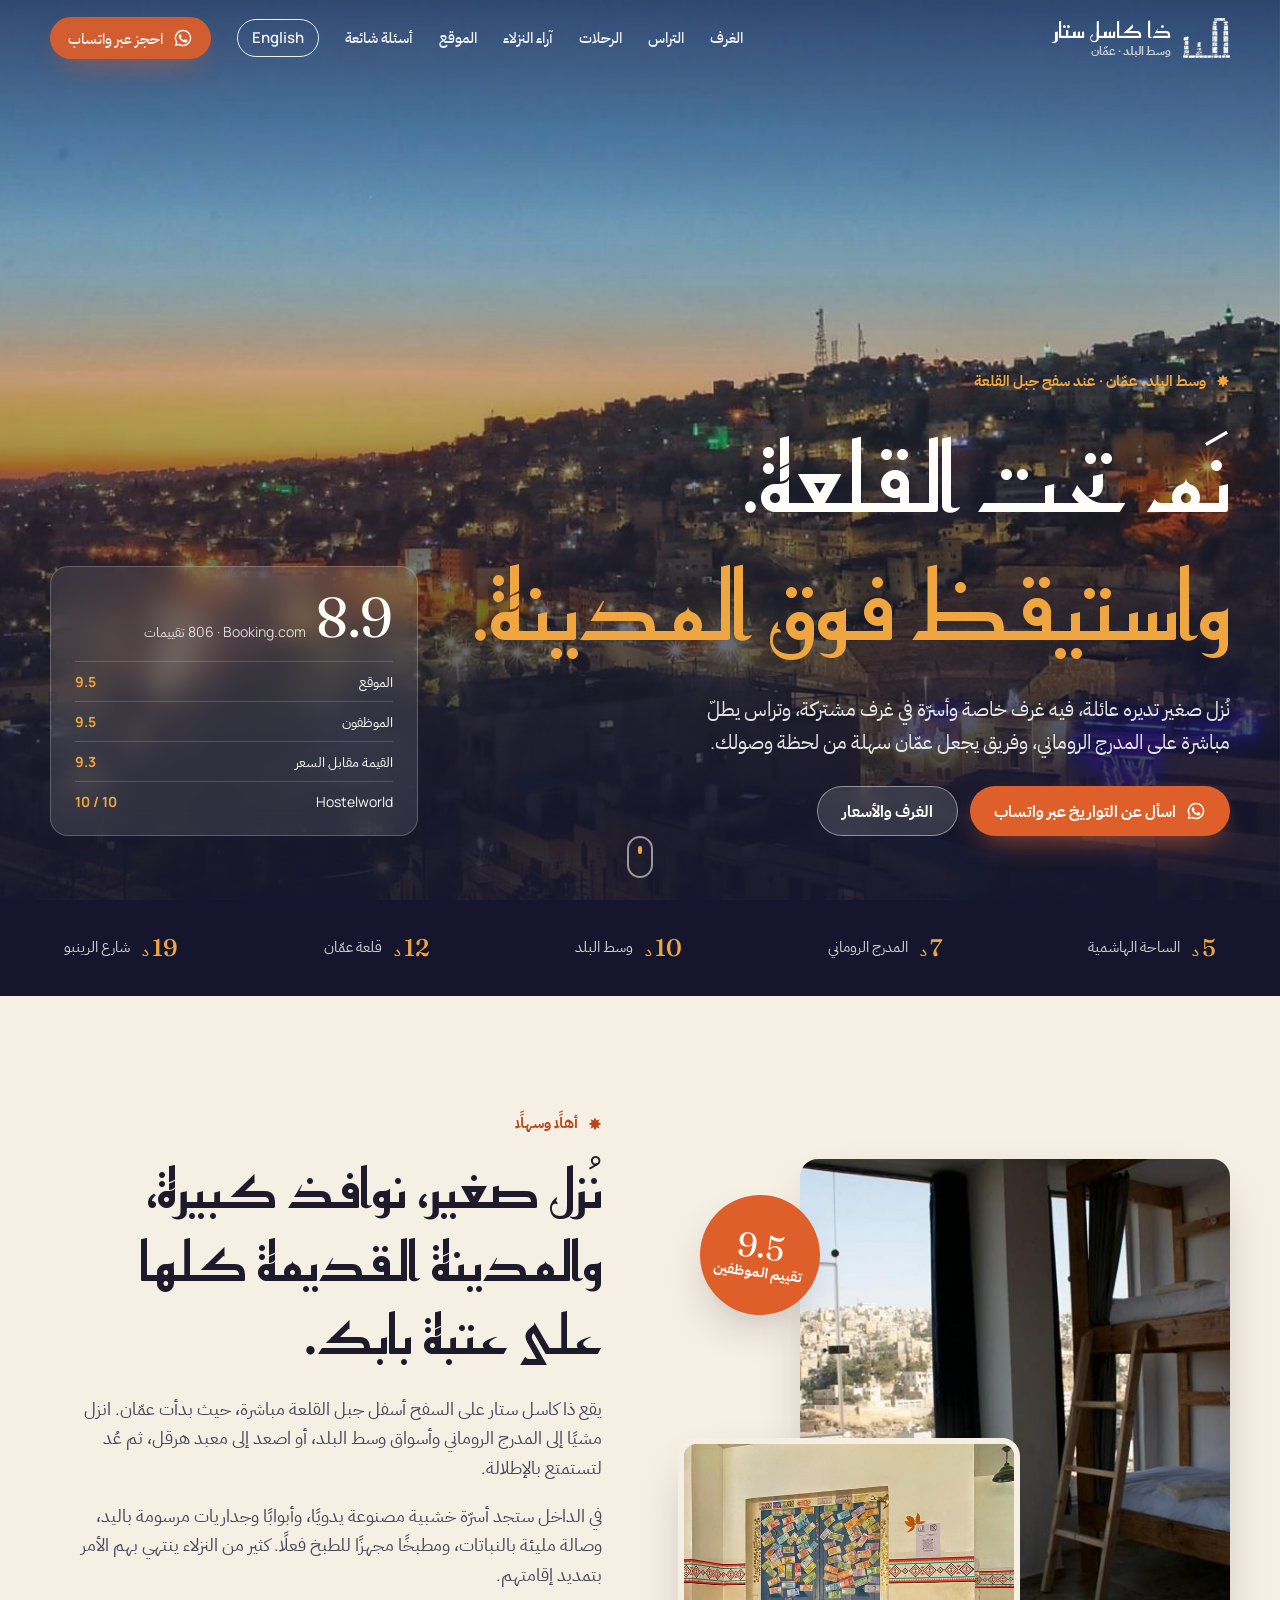
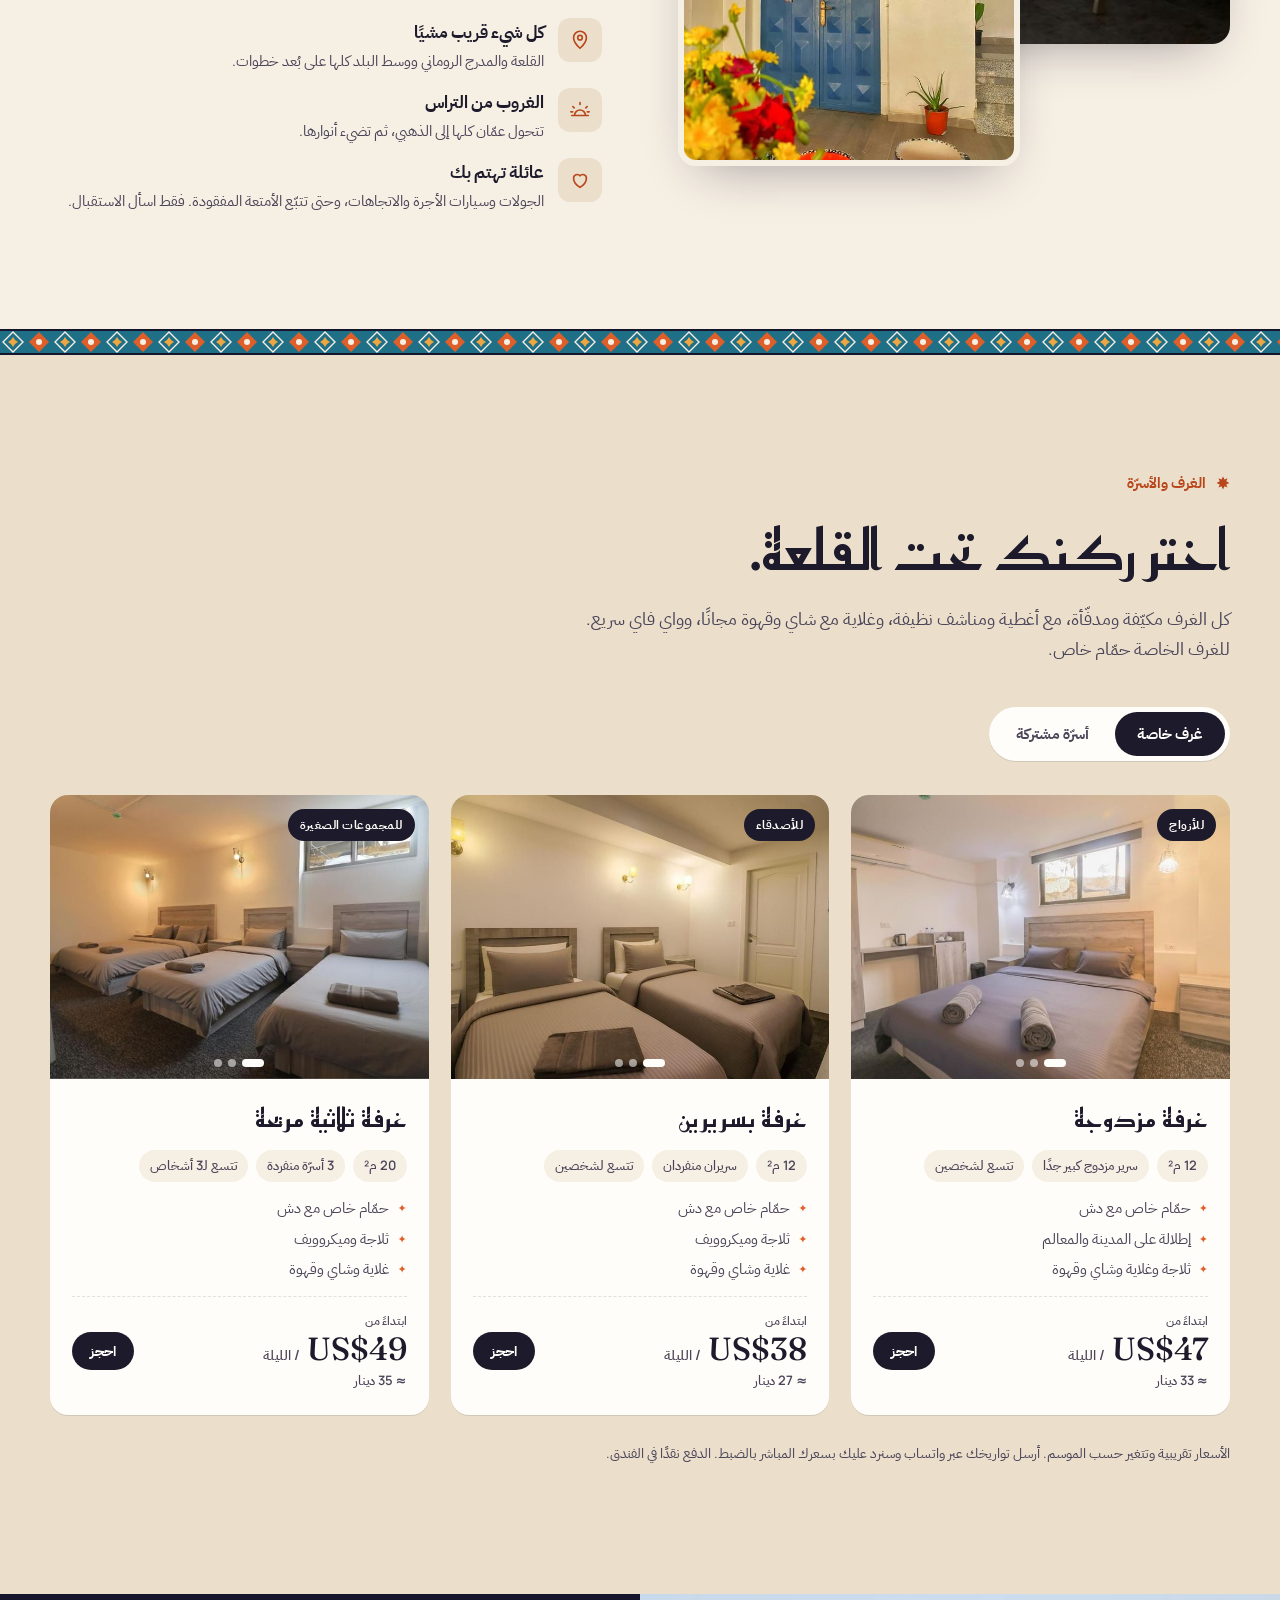
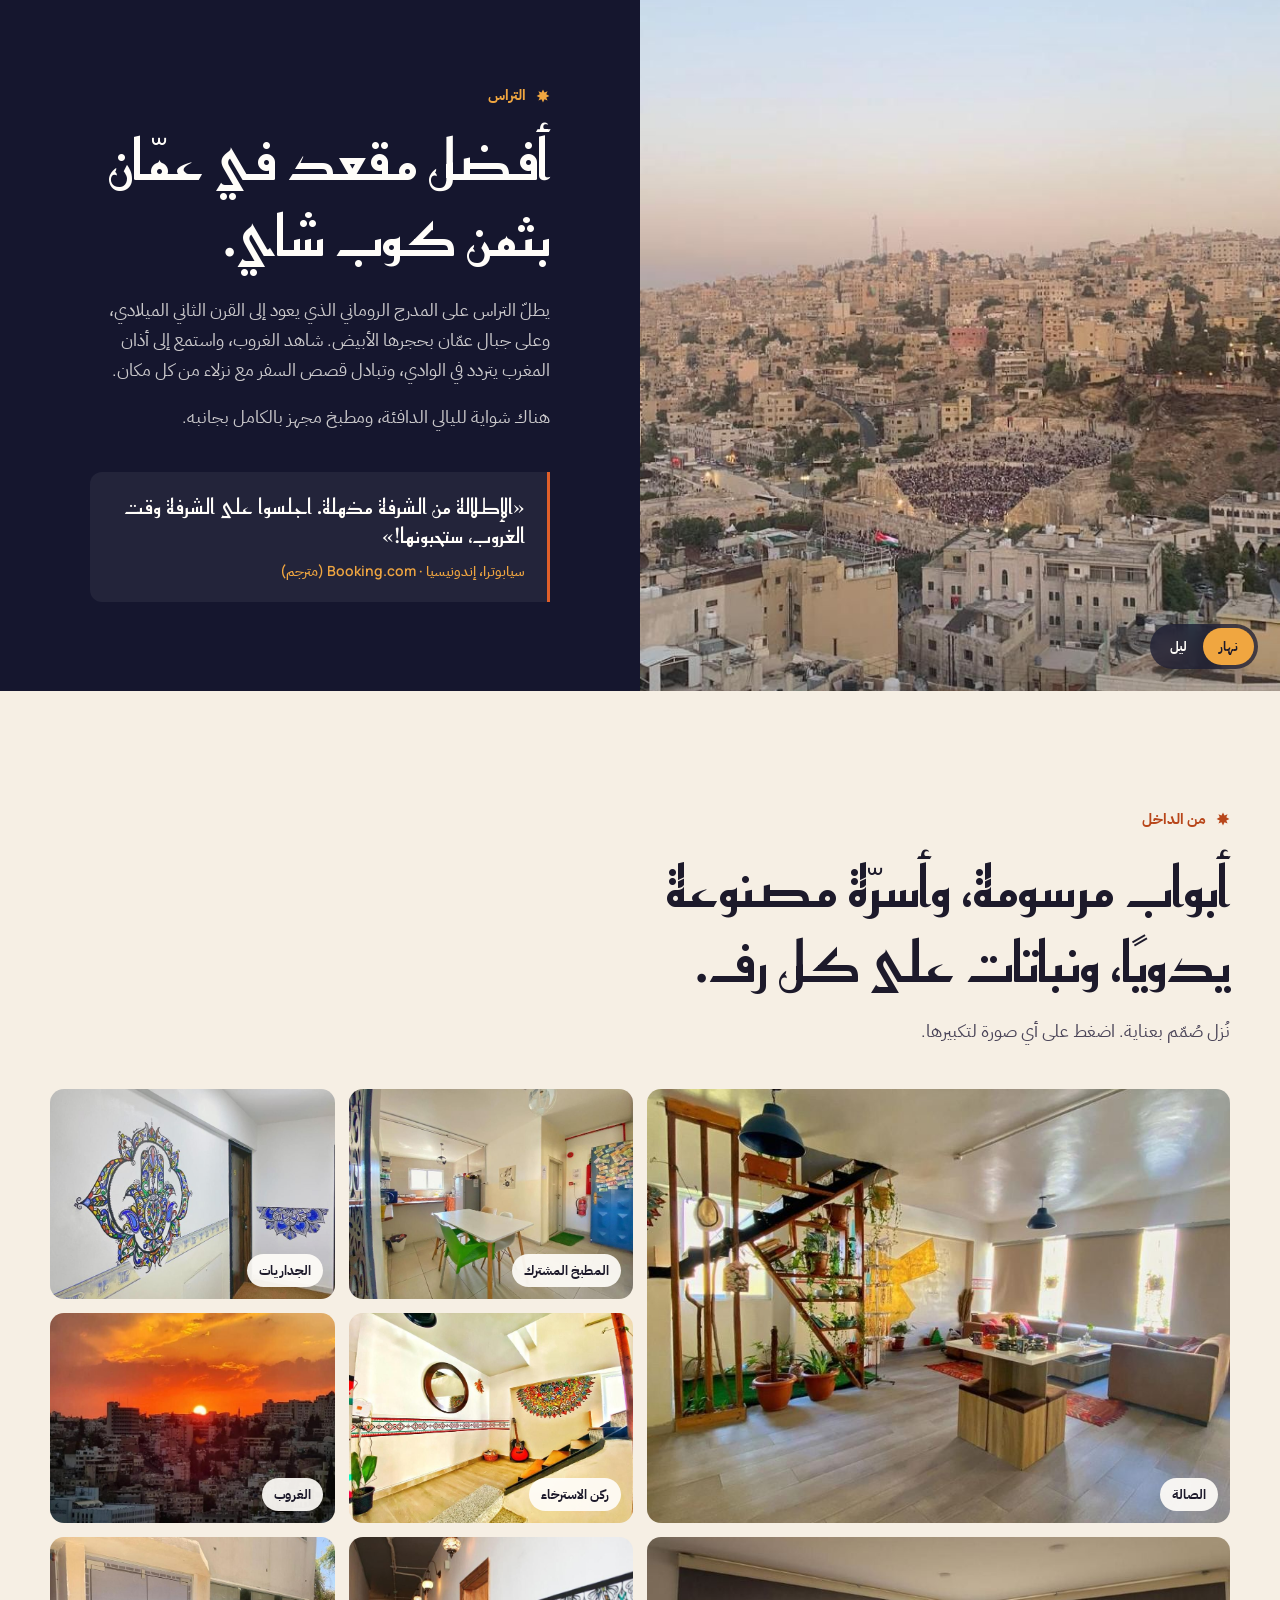
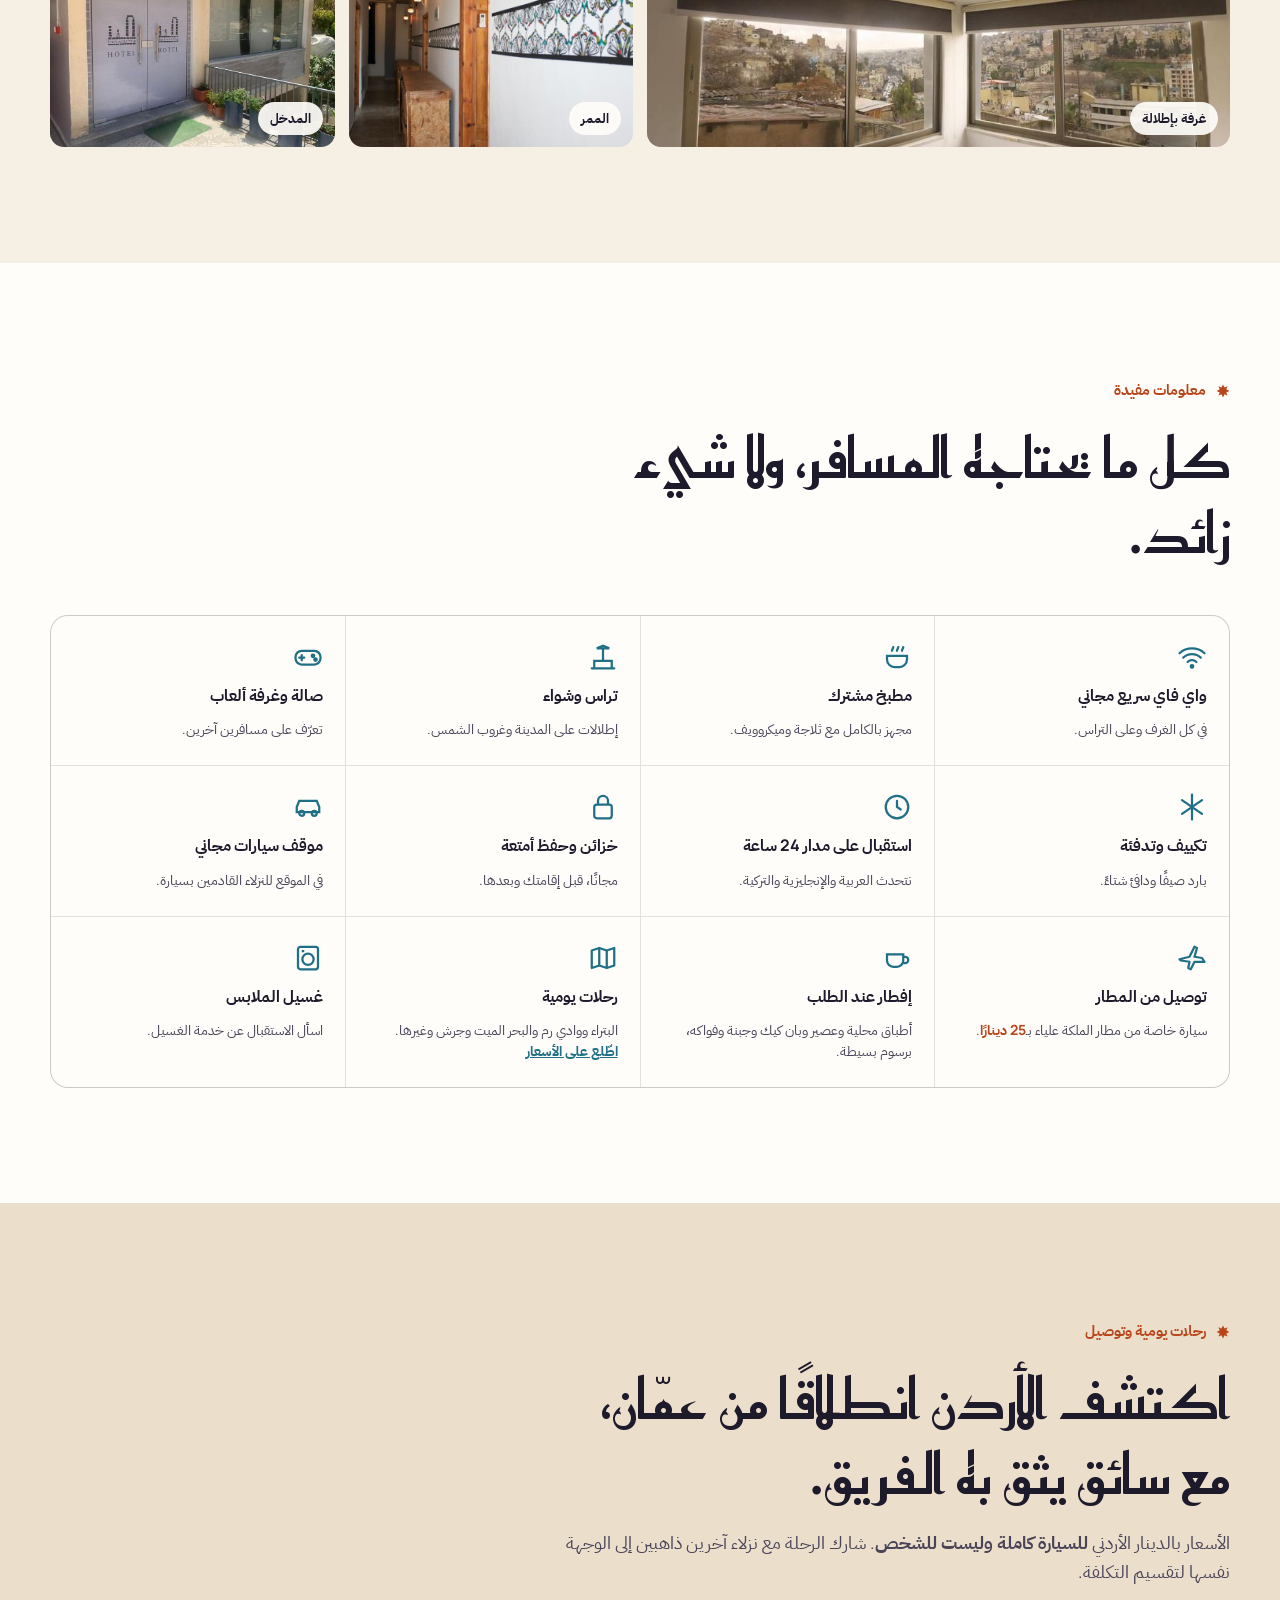
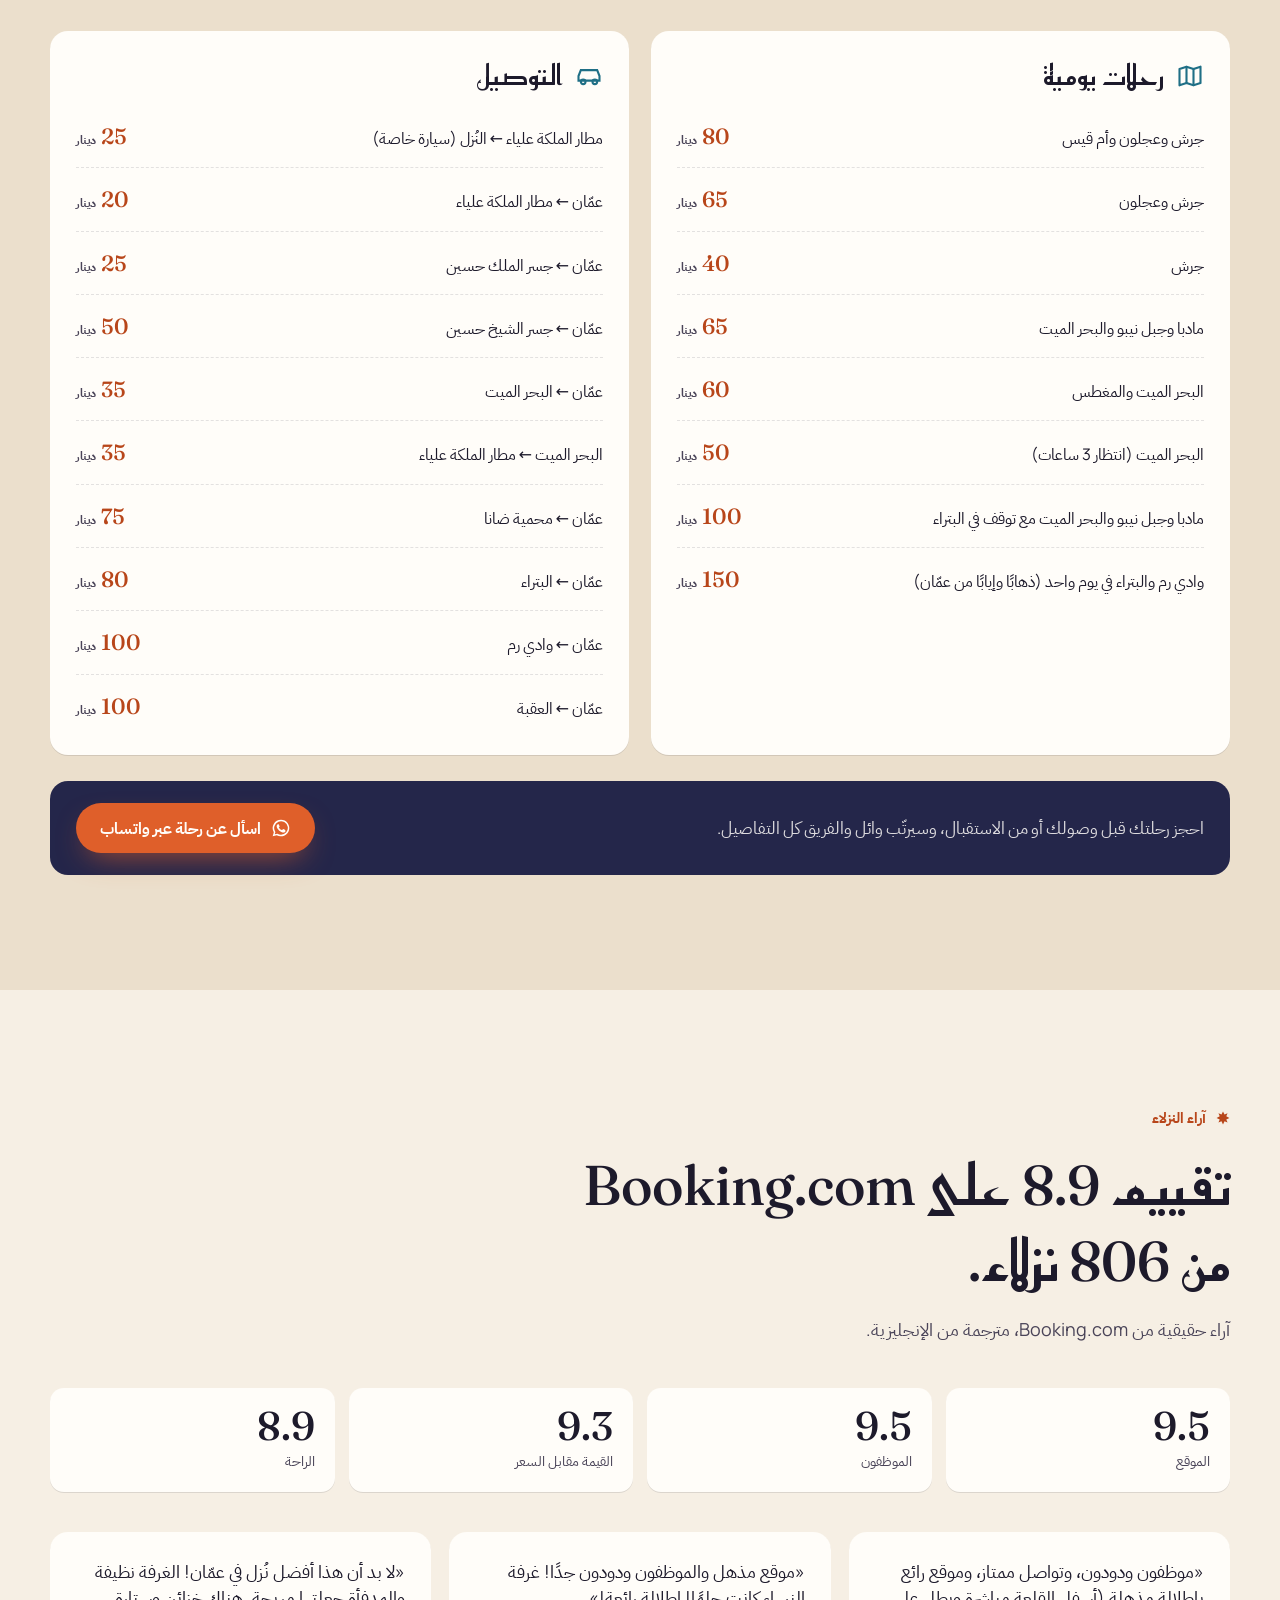
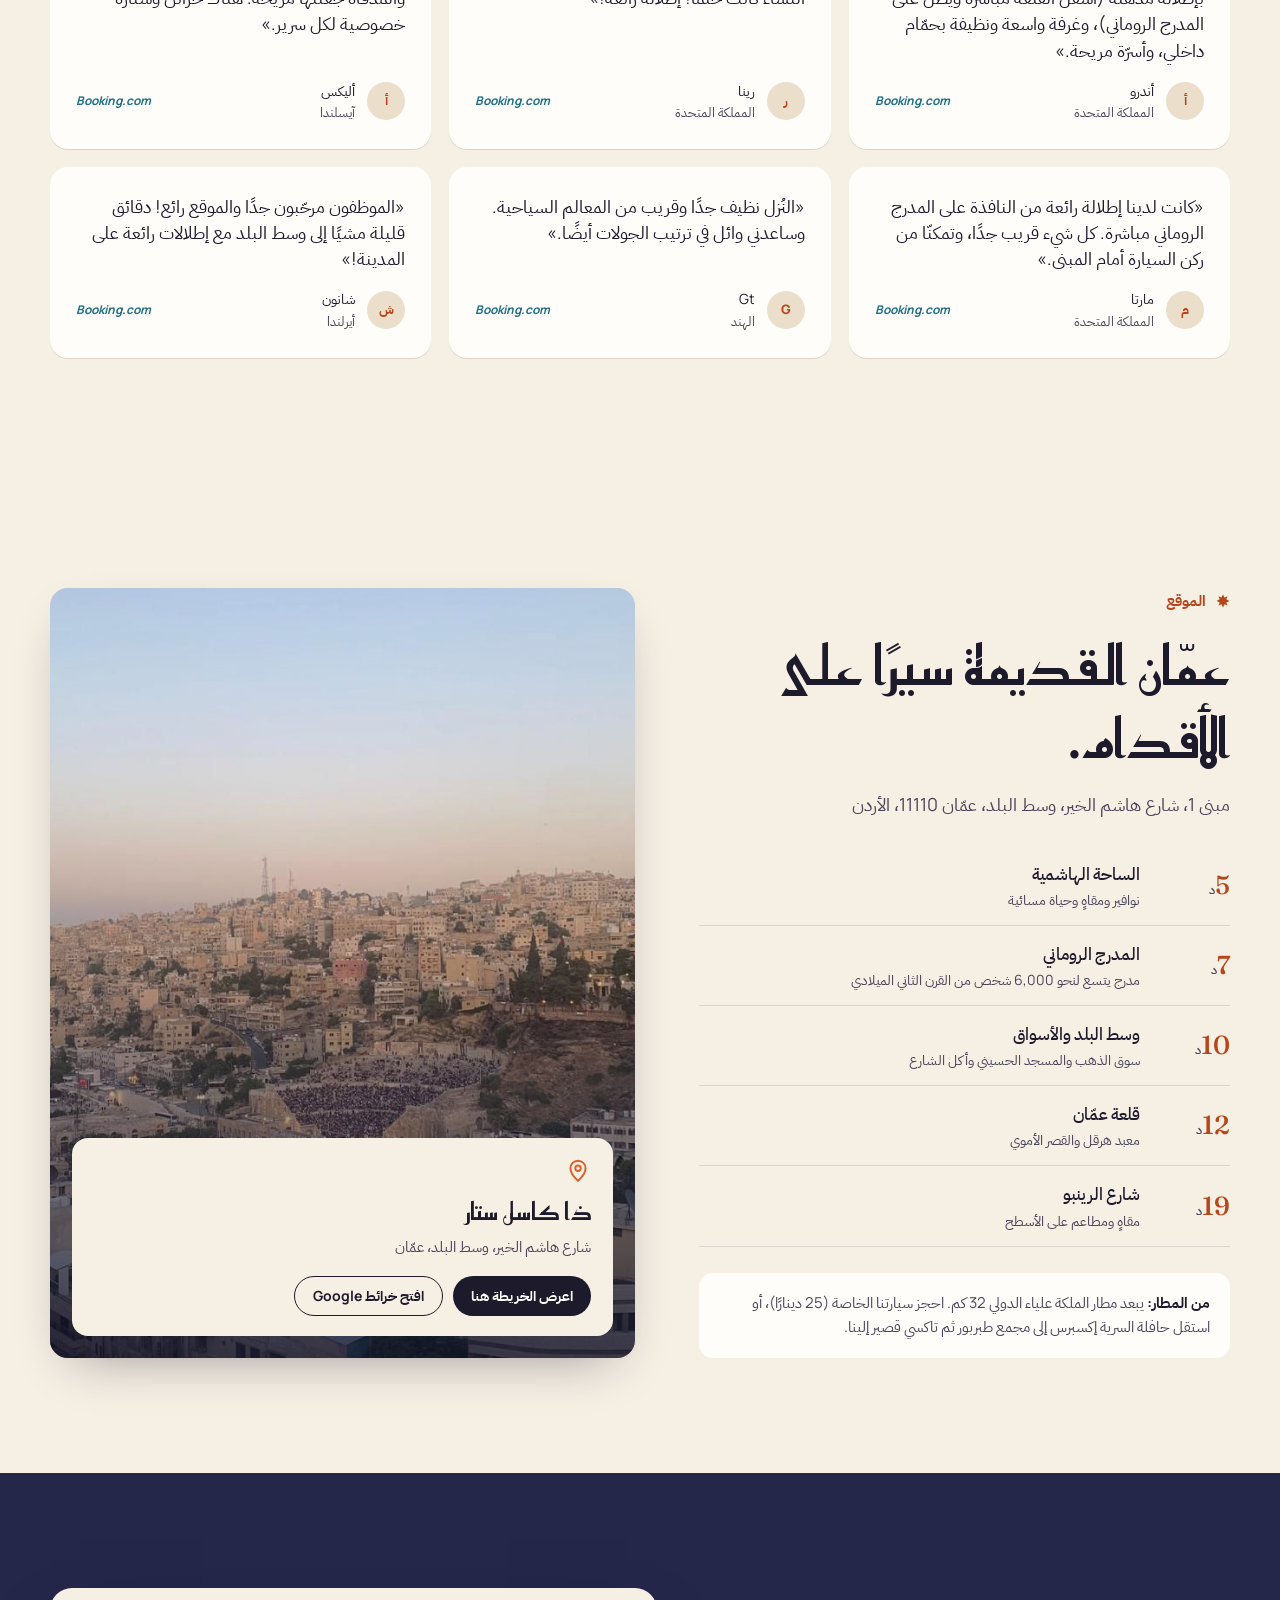
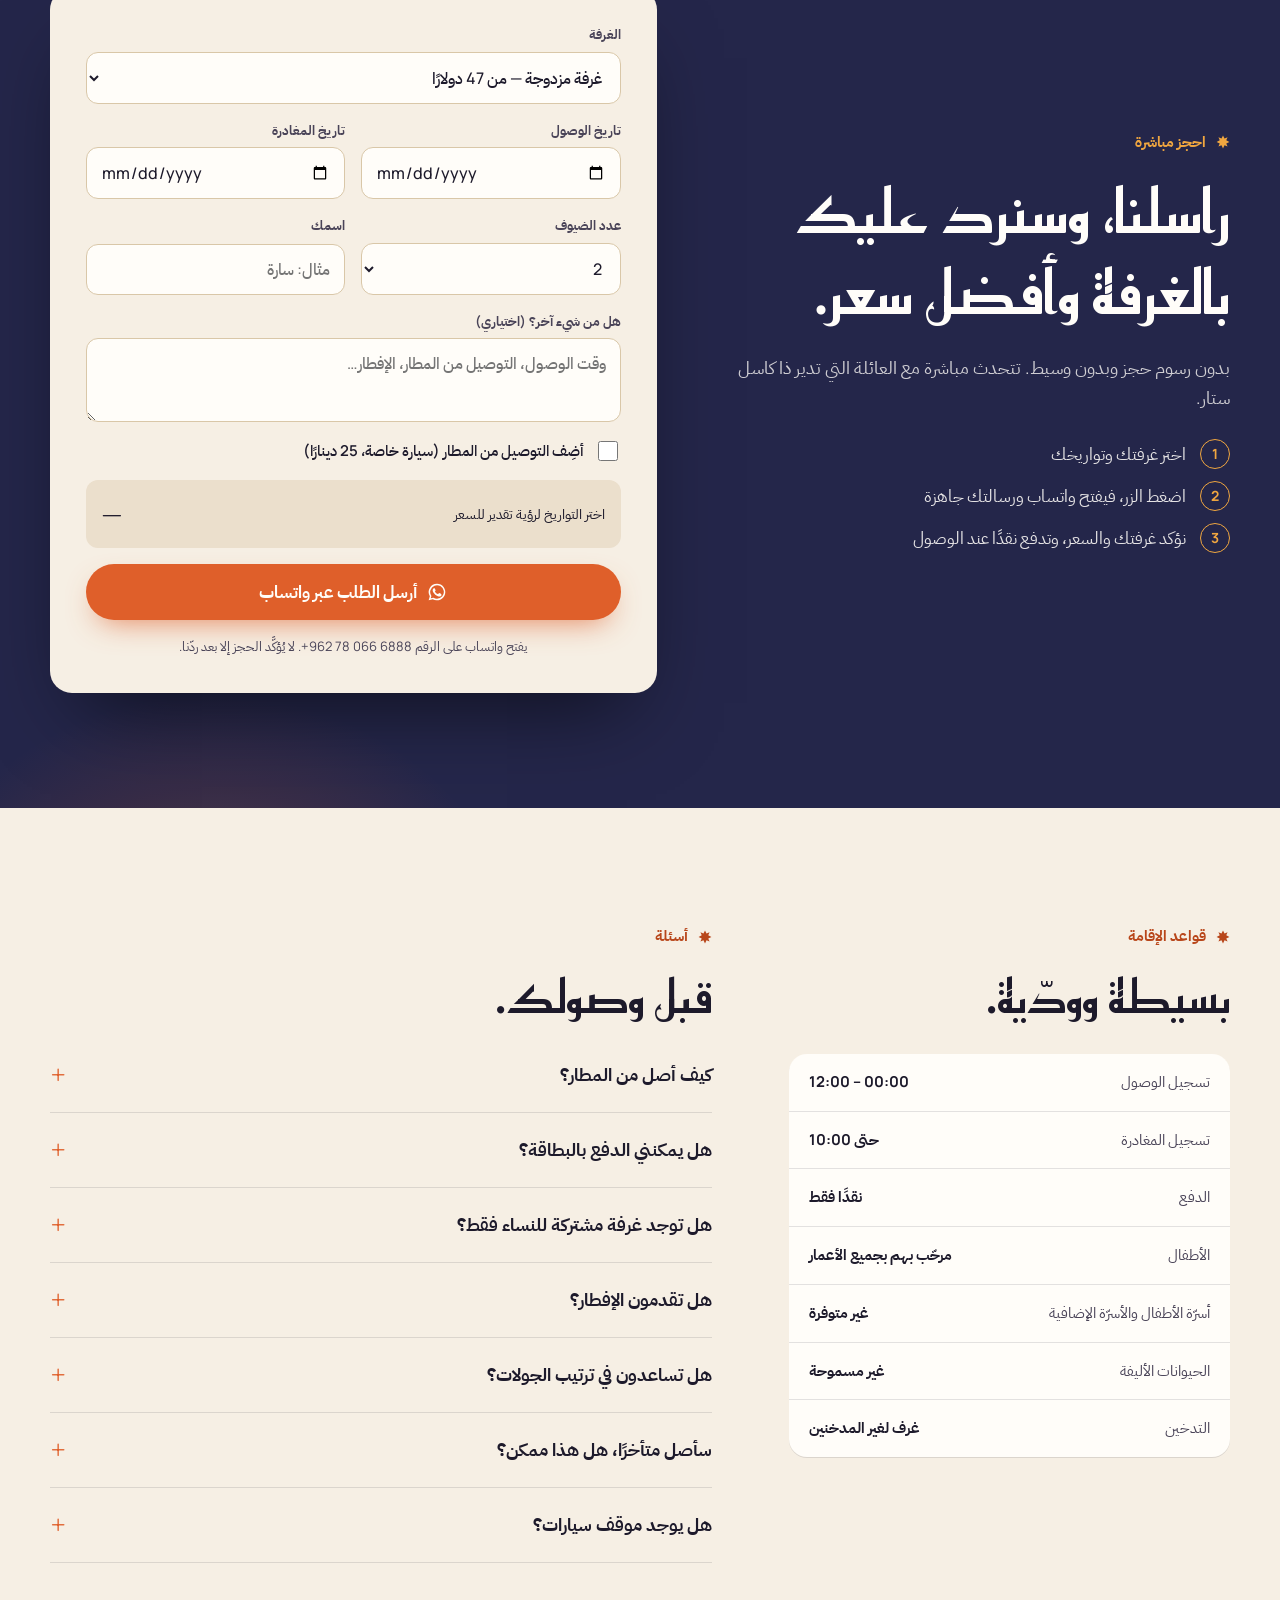
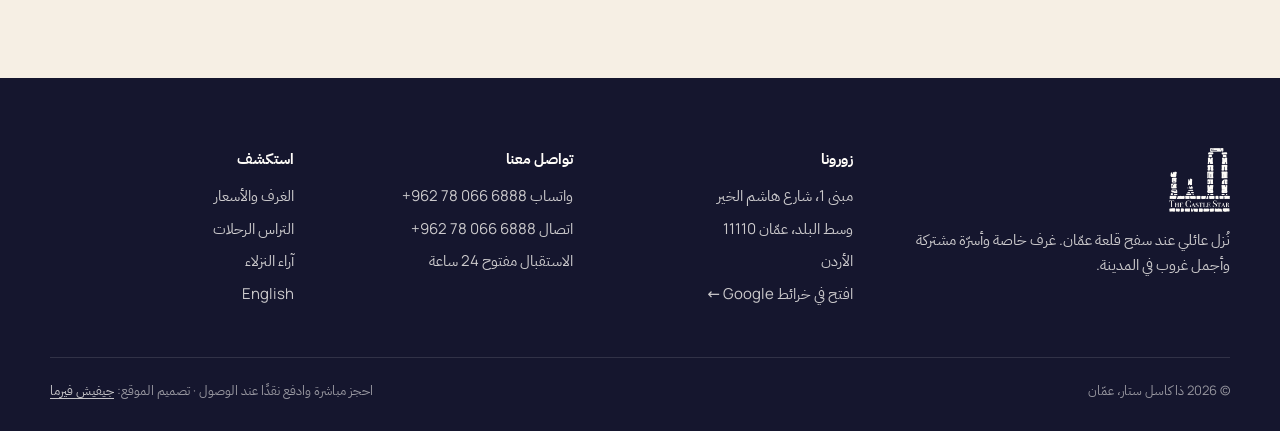
==== commit 0babf0ac: "Add files via upload" ====
--- a/ar/index.html
+++ b/ar/index.html
@@ -7,18 +7,28 @@
 <meta name="description" content="نُزل عائلي في وسط البلد بعمّان، على بُعد خطوات من القلعة والمدرج الروماني. غرف خاصة وأسرّة مشتركة، وتراس بإطلالة على الغروب، ومطبخ مشترك. احجز مباشرة عبر واتساب.">
 <meta property="og:title" content="ذا كاسل ستار — وسط البلد، عمّان">
 <meta property="og:description" content="غرف خاصة وأسرّة مشتركة عند سفح القلعة، وإطلالة على المدرج الروماني. احجز مباشرة عبر واتساب.">
-<meta property="og:image" content="../assets/img/hero-dusk.jpg">
+<meta property="og:image" content="https://jeeveshverma.github.io/castlestaramman/assets/img/hero-dusk.jpg">
+<meta property="og:url" content="https://jeeveshverma.github.io/castlestaramman/ar/">
+<meta property="og:site_name" content="The Castle Star">
+<meta property="og:locale" content="ar_JO">
+<meta name="twitter:card" content="summary_large_image">
+<link rel="canonical" href="https://jeeveshverma.github.io/castlestaramman/ar/">
 <meta property="og:type" content="website">
 <meta name="theme-color" content="#15162e">
 <link rel="icon" type="image/png" href="../favicon.png">
+<link rel="alternate" hreflang="en" href="https://jeeveshverma.github.io/castlestaramman/">
+<link rel="alternate" hreflang="ar" href="https://jeeveshverma.github.io/castlestaramman/ar/">
+<link rel="alternate" hreflang="x-default" href="https://jeeveshverma.github.io/castlestaramman/">
 <link rel="apple-touch-icon" href="../apple-touch-icon.png">
-<link rel="alternate" hreflang="en" href="../">
-<link rel="alternate" hreflang="ar" href="./">
+
+
+<link rel="preload" as="image" href="../assets/img/hero-dusk-800.jpg" imagesrcset="../assets/img/hero-dusk-800.jpg 800w, ../assets/img/hero-dusk.jpg 1280w" imagesizes="100vw">
 <link rel="preload" href="../assets/fonts/plex-arabic-400.woff2" as="font" type="font/woff2" crossorigin>
 <link rel="stylesheet" href="../assets/css/fonts.css">
 <link rel="stylesheet" href="../assets/css/style.css">
 </head>
 <body>
+<a class="skip" href="#main">انتقل إلى المحتوى</a>
 
 <svg width="0" height="0" style="position:absolute" aria-hidden="true">
   <symbol id="i-star" viewBox="0 0 24 24"><path fill="currentColor" d="M12 1l2.6 5.2 5.2-2.2-2.2 5.2L23 12l-5.4 2.6 2.2 5.2-5.2-2.2L12 23l-2.6-5.4-5.2 2.2 2.2-5.2L1 12l5.4-2.8-2.2-5.2 5.2 2.2z"/></symbol>
@@ -53,6 +63,7 @@
     <nav class="nav" id="nav" aria-label="القائمة الرئيسية">
       <a href="#rooms">الغرف</a>
       <a href="#rooftop">التراس</a>
+      <a href="#trips">الرحلات</a>
       <a href="#reviews">آراء النزلاء</a>
       <a href="#location">الموقع</a>
       <a href="#faq">أسئلة شائعة</a>
@@ -63,9 +74,9 @@
   </div>
 </header>
 
-<main>
+<main id="main">
 <section class="hero">
-  <div class="hero-media"><img src="../assets/img/hero-dusk.jpg" alt="عمّان وقت الغروب من ذا كاسل ستار، والمدرج الروماني مضاء في الأسفل" fetchpriority="high"></div>
+  <div class="hero-media"><img src="../assets/img/hero-dusk.jpg" alt="عمّان وقت الغروب من ذا كاسل ستار، والمدرج الروماني مضاء في الأسفل" fetchpriority="high" width="1280" height="852" srcset="../assets/img/hero-dusk-800.jpg 800w, ../assets/img/hero-dusk.jpg 1280w" sizes="100vw"></div>
   <div class="wrap hero-inner">
     <div>
       <span class="eyebrow"><svg><use href="#i-star"/></svg>وسط البلد، عمّان · عند سفح جبل القلعة</span>
@@ -86,6 +97,7 @@
       </ul>
     </aside>
   </div>
+  <a class="hero-cue" href="#rooms" aria-label="مرّر للأسفل"></a>
 </section>
 
 <div class="ribbon" aria-label="المسافات سيرًا على الأقدام">
@@ -103,8 +115,8 @@
 <section class="section">
   <div class="wrap story">
     <div class="story-photos reveal">
-      <figure class="p1"><img src="../assets/img/dorm-window.jpg" alt="غرفة مشتركة بنافذة كبيرة تطل على عمّان" loading="lazy"></figure>
-      <figure class="p2"><img src="../assets/img/blue-door.jpg" alt="باب أزرق مرسوم باليد داخل ذا كاسل ستار" loading="lazy"></figure>
+      <figure class="p1"><img src="../assets/img/dorm-window.jpg" alt="غرفة مشتركة بنافذة كبيرة تطل على عمّان" loading="lazy" width="1280" height="852" srcset="../assets/img/dorm-window-800.jpg 800w, ../assets/img/dorm-window.jpg 1280w" sizes="(max-width: 640px) 100vw, (max-width: 1080px) 50vw, 33vw"></figure>
+      <figure class="p2"><img src="../assets/img/blue-door.jpg" alt="باب أزرق مرسوم باليد داخل ذا كاسل ستار" loading="lazy" width="1173" height="900" srcset="../assets/img/blue-door-800.jpg 800w, ../assets/img/blue-door.jpg 1173w" sizes="(max-width: 640px) 100vw, (max-width: 1080px) 50vw, 33vw"></figure>
       <div class="stamp"><span><b>9.5</b>تقييم الموظفين</span></div>
     </div>
     <div class="story-text reveal">
@@ -139,9 +151,9 @@
     <div class="room-grid" id="tab-private" role="tabpanel" aria-labelledby="t-private">
       <article class="room reveal">
         <div class="room-gallery">
-          <img class="on" src="../assets/img/double-1.jpg" alt="غرفة مزدوجة بسرير كبير ونافذة على المدينة" loading="lazy">
-          <img src="../assets/img/double-2.jpg" alt="غرفة مزدوجة مع دش" loading="lazy">
-          <img src="../assets/img/double-3.jpg" alt="غرفة مزدوجة وحمّام خاص" loading="lazy">
+          <img class="on" src="../assets/img/double-1.jpg" alt="غرفة مزدوجة بسرير كبير ونافذة على المدينة" loading="lazy" width="1248" height="832" srcset="../assets/img/double-1-800.jpg 800w, ../assets/img/double-1.jpg 1248w" sizes="(max-width: 640px) 100vw, (max-width: 1080px) 50vw, 33vw">
+          <img src="../assets/img/double-2.jpg" alt="غرفة مزدوجة مع دش" loading="lazy" width="1280" height="853" srcset="../assets/img/double-2-800.jpg 800w, ../assets/img/double-2.jpg 1280w" sizes="(max-width: 640px) 100vw, (max-width: 1080px) 50vw, 33vw">
+          <img src="../assets/img/double-3.jpg" alt="غرفة مزدوجة وحمّام خاص" loading="lazy" width="1200" height="900" srcset="../assets/img/double-3-800.jpg 800w, ../assets/img/double-3.jpg 1200w" sizes="(max-width: 640px) 100vw, (max-width: 1080px) 50vw, 33vw">
           <span class="tag">للأزواج</span>
         </div>
         <div class="room-body">
@@ -149,7 +161,7 @@
           <div class="room-meta"><span>12 م²</span><span>سرير مزدوج كبير جدًا</span><span>تتسع لشخصين</span></div>
           <ul><li>حمّام خاص مع دش</li><li>إطلالة على المدينة والمعالم</li><li>ثلاجة وغلاية وشاي وقهوة</li></ul>
           <div class="room-foot">
-            <div class="price"><small>ابتداءً من</small><b>US$47 <sub>/ الليلة</sub></b></div>
+            <div class="price"><small>ابتداءً من</small><b>US$47 <sub>/ الليلة</sub></b><em class="jd">≈ 33 دينار</em></div>
             <a class="btn btn-dark" href="#book" data-pick="غرفة مزدوجة (Double Room)">احجز</a>
           </div>
         </div>
@@ -157,9 +169,9 @@
 
       <article class="room reveal">
         <div class="room-gallery">
-          <img class="on" src="../assets/img/twin-1.jpg" alt="غرفة بسريرين منفردين" loading="lazy">
-          <img src="../assets/img/twin-2.jpg" alt="غرفة بسريرين من الداخل" loading="lazy">
-          <img src="../assets/img/twin-3.jpg" alt="حمّام خاص بدش زجاجي" loading="lazy">
+          <img class="on" src="../assets/img/twin-1.jpg" alt="غرفة بسريرين منفردين" loading="lazy" width="1280" height="853" srcset="../assets/img/twin-1-800.jpg 800w, ../assets/img/twin-1.jpg 1280w" sizes="(max-width: 640px) 100vw, (max-width: 1080px) 50vw, 33vw">
+          <img src="../assets/img/twin-2.jpg" alt="غرفة بسريرين من الداخل" loading="lazy" width="1280" height="853" srcset="../assets/img/twin-2-800.jpg 800w, ../assets/img/twin-2.jpg 1280w" sizes="(max-width: 640px) 100vw, (max-width: 1080px) 50vw, 33vw">
+          <img src="../assets/img/twin-3.jpg" alt="حمّام خاص بدش زجاجي" loading="lazy" width="1280" height="853" srcset="../assets/img/twin-3-800.jpg 800w, ../assets/img/twin-3.jpg 1280w" sizes="(max-width: 640px) 100vw, (max-width: 1080px) 50vw, 33vw">
           <span class="tag">للأصدقاء</span>
         </div>
         <div class="room-body">
@@ -167,7 +179,7 @@
           <div class="room-meta"><span>12 م²</span><span>سريران منفردان</span><span>تتسع لشخصين</span></div>
           <ul><li>حمّام خاص مع دش</li><li>ثلاجة وميكروويف</li><li>غلاية وشاي وقهوة</li></ul>
           <div class="room-foot">
-            <div class="price"><small>ابتداءً من</small><b>US$38 <sub>/ الليلة</sub></b></div>
+            <div class="price"><small>ابتداءً من</small><b>US$38 <sub>/ الليلة</sub></b><em class="jd">≈ 27 دينار</em></div>
             <a class="btn btn-dark" href="#book" data-pick="غرفة بسريرين (Twin Room)">احجز</a>
           </div>
         </div>
@@ -175,9 +187,9 @@
 
       <article class="room reveal">
         <div class="room-gallery">
-          <img class="on" src="../assets/img/triple-1.jpg" alt="غرفة ثلاثية بثلاثة أسرّة منفردة" loading="lazy">
-          <img src="../assets/img/triple-2.jpg" alt="غرفة ثلاثية بنافذة" loading="lazy">
-          <img src="../assets/img/triple-3.jpg" alt="حمّام الغرفة الثلاثية" loading="lazy">
+          <img class="on" src="../assets/img/triple-1.jpg" alt="غرفة ثلاثية بثلاثة أسرّة منفردة" loading="lazy" width="1248" height="832" srcset="../assets/img/triple-1-800.jpg 800w, ../assets/img/triple-1.jpg 1248w" sizes="(max-width: 640px) 100vw, (max-width: 1080px) 50vw, 33vw">
+          <img src="../assets/img/triple-2.jpg" alt="غرفة ثلاثية بنافذة" loading="lazy" width="1280" height="853" srcset="../assets/img/triple-2-800.jpg 800w, ../assets/img/triple-2.jpg 1280w" sizes="(max-width: 640px) 100vw, (max-width: 1080px) 50vw, 33vw">
+          <img src="../assets/img/triple-3.jpg" alt="حمّام الغرفة الثلاثية" loading="lazy" width="1280" height="853" srcset="../assets/img/triple-3-800.jpg 800w, ../assets/img/triple-3.jpg 1280w" sizes="(max-width: 640px) 100vw, (max-width: 1080px) 50vw, 33vw">
           <span class="tag">للمجموعات الصغيرة</span>
         </div>
         <div class="room-body">
@@ -185,7 +197,7 @@
           <div class="room-meta"><span>20 م²</span><span>3 أسرّة منفردة</span><span>تتسع لـ3 أشخاص</span></div>
           <ul><li>حمّام خاص مع دش</li><li>ثلاجة وميكروويف</li><li>غلاية وشاي وقهوة</li></ul>
           <div class="room-foot">
-            <div class="price"><small>ابتداءً من</small><b>US$49 <sub>/ الليلة</sub></b></div>
+            <div class="price"><small>ابتداءً من</small><b>US$49 <sub>/ الليلة</sub></b><em class="jd">≈ 35 دينار</em></div>
             <a class="btn btn-dark" href="#book" data-pick="غرفة ثلاثية مريحة (Comfort Triple Room)">احجز</a>
           </div>
         </div>
@@ -195,9 +207,9 @@
     <div class="room-grid two" id="tab-dorms" role="tabpanel" aria-labelledby="t-dorms" hidden>
       <article class="room">
         <div class="room-gallery">
-          <img class="on" src="../assets/img/female-1.jpg" alt="غرفة النساء بأسرّة خشبية وستائر خصوصية" loading="lazy">
-          <img src="../assets/img/female-2.jpg" alt="أسرّة غرفة النساء" loading="lazy">
-          <img src="../assets/img/female-3.jpg" alt="نافذة الغرفة المشتركة باتجاه القلعة" loading="lazy">
+          <img class="on" src="../assets/img/female-1.jpg" alt="غرفة النساء بأسرّة خشبية وستائر خصوصية" loading="lazy" width="1280" height="852" srcset="../assets/img/female-1-800.jpg 800w, ../assets/img/female-1.jpg 1280w" sizes="(max-width: 640px) 100vw, (max-width: 1080px) 50vw, 33vw">
+          <img src="../assets/img/female-2.jpg" alt="أسرّة غرفة النساء" loading="lazy" width="1280" height="852" srcset="../assets/img/female-2-800.jpg 800w, ../assets/img/female-2.jpg 1280w" sizes="(max-width: 640px) 100vw, (max-width: 1080px) 50vw, 33vw">
+          <img src="../assets/img/female-3.jpg" alt="نافذة الغرفة المشتركة باتجاه القلعة" loading="lazy" width="1280" height="852" srcset="../assets/img/female-3-800.jpg 800w, ../assets/img/female-3.jpg 1280w" sizes="(max-width: 640px) 100vw, (max-width: 1080px) 50vw, 33vw">
           <span class="tag female">للنساء فقط</span>
         </div>
         <div class="room-body">
@@ -205,7 +217,7 @@
           <div class="room-meta"><span>20 م²</span><span>سرير بطابقين</span><span>السعر لكل سرير</span></div>
           <ul><li>ستارة خصوصية لكل سرير</li><li>خزانة شخصية ومساحة تخزين</li><li>إطلالة على المدينة والمعالم</li></ul>
           <div class="room-foot">
-            <div class="price"><small>ابتداءً من</small><b>US$16 <sub>/ للسرير</sub></b></div>
+            <div class="price"><small>ابتداءً من</small><b>US$16 <sub>/ للسرير</sub></b><em class="jd">≈ 11 دينار</em></div>
             <a class="btn btn-dark" href="#book" data-pick="سرير في غرفة النساء - 6 أسرّة (Female Dorm)">احجز</a>
           </div>
         </div>
@@ -213,9 +225,9 @@
 
       <article class="room">
         <div class="room-gallery">
-          <img class="on" src="../assets/img/mixed-1.jpg" alt="غرفة مشتركة مختلطة بأسرّة خشبية مصنوعة يدويًا" loading="lazy">
-          <img src="../assets/img/mixed-2.jpg" alt="أسرّة الغرفة المختلطة وباب خشبي" loading="lazy">
-          <img src="../assets/img/mixed-3.jpg" alt="الغرفة المشتركة المختلطة" loading="lazy">
+          <img class="on" src="../assets/img/mixed-1.jpg" alt="غرفة مشتركة مختلطة بأسرّة خشبية مصنوعة يدويًا" loading="lazy" width="1280" height="852" srcset="../assets/img/mixed-1-800.jpg 800w, ../assets/img/mixed-1.jpg 1280w" sizes="(max-width: 640px) 100vw, (max-width: 1080px) 50vw, 33vw">
+          <img src="../assets/img/mixed-2.jpg" alt="أسرّة الغرفة المختلطة وباب خشبي" loading="lazy" width="1280" height="852" srcset="../assets/img/mixed-2-800.jpg 800w, ../assets/img/mixed-2.jpg 1280w" sizes="(max-width: 640px) 100vw, (max-width: 1080px) 50vw, 33vw">
+          <img src="../assets/img/mixed-3.jpg" alt="الغرفة المشتركة المختلطة" loading="lazy" width="1024" height="682" srcset="../assets/img/mixed-3-800.jpg 800w, ../assets/img/mixed-3.jpg 1024w" sizes="(max-width: 640px) 100vw, (max-width: 1080px) 50vw, 33vw">
           <span class="tag">للرحّالة</span>
         </div>
         <div class="room-body">
@@ -223,7 +235,7 @@
           <div class="room-meta"><span>20 م²</span><span>سرير بطابقين</span><span>السعر لكل سرير</span></div>
           <ul><li>ستارة خصوصية لكل سرير</li><li>خزانة شخصية ومساحة تخزين</li><li>إطلالة على المدينة والمعالم</li></ul>
           <div class="room-foot">
-            <div class="price"><small>ابتداءً من</small><b>US$16 <sub>/ للسرير</sub></b></div>
+            <div class="price"><small>ابتداءً من</small><b>US$16 <sub>/ للسرير</sub></b><em class="jd">≈ 11 دينار</em></div>
             <a class="btn btn-dark" href="#book" data-pick="سرير في الغرفة المختلطة - 8 أسرّة (Mixed Dorm)">احجز</a>
           </div>
         </div>
@@ -237,8 +249,8 @@
 <section class="rooftop" id="rooftop">
   <div class="rooftop-grid">
     <div class="rooftop-media" id="viewbox">
-      <img src="../assets/img/view-day.jpg" alt="إطلالة نهارية على عمّان والمدرج الروماني" loading="lazy">
-      <img class="alt" src="../assets/img/view-night.jpg" alt="إطلالة ليلية على المدرج الروماني المضاء" loading="lazy">
+      <img src="../assets/img/view-day.jpg" alt="إطلالة نهارية على عمّان والمدرج الروماني" loading="lazy" width="675" height="900">
+      <img class="alt" src="../assets/img/view-night.jpg" alt="إطلالة ليلية على المدرج الروماني المضاء" loading="lazy" width="506" height="900">
       <div class="toggle" role="group" aria-label="الإطلالة">
         <button aria-pressed="true" data-view="day">نهار</button>
         <button aria-pressed="false" data-view="night">ليل</button>
@@ -262,14 +274,14 @@
       <p>نُزل صُمّم بعناية. اضغط على أي صورة لتكبيرها.</p>
     </div>
     <div class="mosaic">
-      <figure class="w2 h2"><img src="../assets/img/lounge.jpg" alt="الصالة بأرائك ورفوف مليئة بالنباتات" loading="lazy"><figcaption>الصالة</figcaption></figure>
-      <figure><img src="../assets/img/kitchen.jpg" alt="المطبخ المشترك وطاولة الطعام" loading="lazy"><figcaption>المطبخ المشترك</figcaption></figure>
-      <figure><img src="../assets/img/mural.jpg" alt="جدارية خمسة مرسومة باليد" loading="lazy"><figcaption>الجداريات</figcaption></figure>
-      <figure><img src="../assets/img/lounge-corner.jpg" alt="ركن الصالة مع جيتار ومرآة" loading="lazy"><figcaption>ركن الاسترخاء</figcaption></figure>
-      <figure><img src="../assets/img/sunset.jpg" alt="الغروب فوق عمّان" loading="lazy"><figcaption>الغروب</figcaption></figure>
-      <figure class="w2"><img src="../assets/img/corner-room.jpg" alt="غرفة زاوية بنوافذ بانورامية على عمّان" loading="lazy"><figcaption>غرفة بإطلالة</figcaption></figure>
-      <figure><img src="../assets/img/corridor.jpg" alt="ممر بزخرفة مرسومة" loading="lazy"><figcaption>الممر</figcaption></figure>
-      <figure><img src="../assets/img/entrance.jpg" alt="مدخل ذا كاسل ستار" loading="lazy"><figcaption>المدخل</figcaption></figure>
+      <figure class="w2 h2"><img src="../assets/img/lounge.jpg" alt="الصالة بأرائك ورفوف مليئة بالنباتات" loading="lazy" width="1200" height="900" srcset="../assets/img/lounge-800.jpg 800w, ../assets/img/lounge.jpg 1200w" sizes="(max-width: 900px) 100vw, 50vw"><figcaption>الصالة</figcaption></figure>
+      <figure><img src="../assets/img/kitchen.jpg" alt="المطبخ المشترك وطاولة الطعام" loading="lazy" width="1200" height="900" srcset="../assets/img/kitchen-800.jpg 800w, ../assets/img/kitchen.jpg 1200w" sizes="(max-width: 640px) 100vw, (max-width: 1080px) 50vw, 33vw"><figcaption>المطبخ المشترك</figcaption></figure>
+      <figure><img src="../assets/img/mural.jpg" alt="جدارية خمسة مرسومة باليد" loading="lazy" width="1200" height="900" srcset="../assets/img/mural-800.jpg 800w, ../assets/img/mural.jpg 1200w" sizes="(max-width: 640px) 100vw, (max-width: 1080px) 50vw, 33vw"><figcaption>الجداريات</figcaption></figure>
+      <figure><img src="../assets/img/lounge-corner.jpg" alt="ركن الصالة مع جيتار ومرآة" loading="lazy" width="1200" height="900" srcset="../assets/img/lounge-corner-800.jpg 800w, ../assets/img/lounge-corner.jpg 1200w" sizes="(max-width: 640px) 100vw, (max-width: 1080px) 50vw, 33vw"><figcaption>ركن الاسترخاء</figcaption></figure>
+      <figure><img src="../assets/img/sunset.jpg" alt="الغروب فوق عمّان" loading="lazy" width="720" height="720"><figcaption>الغروب</figcaption></figure>
+      <figure class="w2"><img src="../assets/img/corner-room.jpg" alt="غرفة زاوية بنوافذ بانورامية على عمّان" loading="lazy" width="1280" height="853" srcset="../assets/img/corner-room-800.jpg 800w, ../assets/img/corner-room.jpg 1280w" sizes="(max-width: 900px) 100vw, 50vw"><figcaption>غرفة بإطلالة</figcaption></figure>
+      <figure><img src="../assets/img/corridor.jpg" alt="ممر بزخرفة مرسومة" loading="lazy" width="1280" height="852" srcset="../assets/img/corridor-800.jpg 800w, ../assets/img/corridor.jpg 1280w" sizes="(max-width: 640px) 100vw, (max-width: 1080px) 50vw, 33vw"><figcaption>الممر</figcaption></figure>
+      <figure><img src="../assets/img/entrance.jpg" alt="مدخل ذا كاسل ستار" loading="lazy" width="1200" height="900" srcset="../assets/img/entrance-800.jpg 800w, ../assets/img/entrance.jpg 1200w" sizes="(max-width: 640px) 100vw, (max-width: 1080px) 50vw, 33vw"><figcaption>المدخل</figcaption></figure>
     </div>
   </div>
 </section>
@@ -289,10 +301,56 @@
       <div class="fac"><svg><use href="#i-desk"/></svg><b>استقبال على مدار 24 ساعة</b><span>نتحدث العربية والإنجليزية والتركية.</span></div>
       <div class="fac"><svg><use href="#i-lock"/></svg><b>خزائن وحفظ أمتعة</b><span>مجانًا، قبل إقامتك وبعدها.</span></div>
       <div class="fac"><svg><use href="#i-car"/></svg><b>موقف سيارات مجاني</b><span>في الموقع للنزلاء القادمين بسيارة.</span></div>
-      <div class="fac"><svg><use href="#i-plane"/></svg><b>توصيل من المطار</b><span><span class="fee">25 دولارًا</span> للاتجاه الواحد من مطار الملكة علياء، حتى 4 أشخاص.</span></div>
+      <div class="fac"><svg><use href="#i-plane"/></svg><b>توصيل من المطار</b><span>سيارة خاصة من مطار الملكة علياء بـ<span class="fee">25 دينارًا</span>.</span></div>
       <div class="fac"><svg><use href="#i-cup"/></svg><b>إفطار عند الطلب</b><span>أطباق محلية وعصير وبان كيك وجبنة وفواكه، برسوم بسيطة.</span></div>
-      <div class="fac"><svg><use href="#i-map"/></svg><b>مكتب جولات</b><span>جولات مشي ورحلات يومية تُرتَّب من الاستقبال.</span></div>
+      <div class="fac"><svg><use href="#i-map"/></svg><b>رحلات يومية</b><span>البتراء ووادي رم والبحر الميت وجرش وغيرها. <a href="#trips">اطّلع على الأسعار</a></span></div>
       <div class="fac"><svg><use href="#i-wash"/></svg><b>غسيل الملابس</b><span>اسأل الاستقبال عن خدمة الغسيل.</span></div>
+    </div>
+  </div>
+</section>
+
+
+<!-- ============ TRIPS ============ -->
+<section class="section trips" id="trips">
+  <div class="wrap">
+    <div class="section-head reveal">
+      <span class="eyebrow"><svg><use href="#i-star"/></svg>رحلات يومية وتوصيل</span>
+      <h2>اكتشف الأردن انطلاقًا من عمّان، مع سائق يثق به الفريق.</h2>
+      <p>الأسعار بالدينار الأردني <b>للسيارة كاملة وليست للشخص</b>. شارك الرحلة مع نزلاء آخرين ذاهبين إلى الوجهة نفسها لتقسيم التكلفة.</p>
+    </div>
+    <div class="trips-grid">
+      <div class="trip-card reveal">
+        <h3><svg><use href="#i-map"/></svg>رحلات يومية</h3>
+        <ul class="price-list">
+          <li><span>جرش وعجلون وأم قيس</span><b>80 <small>دينار</small></b></li>
+          <li><span>جرش وعجلون</span><b>65 <small>دينار</small></b></li>
+          <li><span>جرش</span><b>40 <small>دينار</small></b></li>
+          <li><span>مادبا وجبل نيبو والبحر الميت</span><b>65 <small>دينار</small></b></li>
+          <li><span>البحر الميت والمغطس</span><b>60 <small>دينار</small></b></li>
+          <li><span>البحر الميت (انتظار 3 ساعات)</span><b>50 <small>دينار</small></b></li>
+          <li><span>مادبا وجبل نيبو والبحر الميت مع توقف في البتراء</span><b>100 <small>دينار</small></b></li>
+          <li><span>وادي رم والبتراء في يوم واحد (ذهابًا وإيابًا من عمّان)</span><b>150 <small>دينار</small></b></li>
+        </ul>
+      </div>
+      <div class="trip-card reveal">
+        <h3><svg><use href="#i-car"/></svg>التوصيل</h3>
+        <ul class="price-list">
+          <li><span>مطار الملكة علياء ← النُزل (سيارة خاصة)</span><b>25 <small>دينار</small></b></li>
+          <li><span>عمّان ← مطار الملكة علياء</span><b>20 <small>دينار</small></b></li>
+          <li><span>عمّان ← جسر الملك حسين</span><b>25 <small>دينار</small></b></li>
+          <li><span>عمّان ← جسر الشيخ حسين</span><b>50 <small>دينار</small></b></li>
+          <li><span>عمّان ← البحر الميت</span><b>35 <small>دينار</small></b></li>
+          <li><span>البحر الميت ← مطار الملكة علياء</span><b>35 <small>دينار</small></b></li>
+          <li><span>عمّان ← محمية ضانا</span><b>75 <small>دينار</small></b></li>
+          <li><span>عمّان ← البتراء</span><b>80 <small>دينار</small></b></li>
+          <li><span>عمّان ← وادي رم</span><b>100 <small>دينار</small></b></li>
+          <li><span>عمّان ← العقبة</span><b>100 <small>دينار</small></b></li>
+        </ul>
+      </div>
+    </div>
+    <div class="trips-cta reveal">
+      <p>احجز رحلتك قبل وصولك أو من الاستقبال، وسيرتّب وائل والفريق كل التفاصيل.</p>
+      <a class="btn btn-wa" href="https://wa.me/962780666888?text=%D9%85%D8%B1%D8%AD%D8%A8%D9%8B%D8%A7%20%D8%B0%D8%A7%20%D9%83%D8%A7%D8%B3%D9%84%20%D8%B3%D8%AA%D8%A7%D8%B1%21%20%D8%A3%D9%88%D8%AF%20%D8%A7%D9%84%D8%A7%D8%B3%D8%AA%D9%81%D8%B3%D8%A7%D8%B1%20%D8%B9%D9%86%20%D8%B1%D8%AD%D9%84%D8%A9%20%D9%8A%D9%88%D9%85%D9%8A%D8%A9%20/%20%D8%AA%D9%88%D8%B5%D9%8A%D9%84%3A" target="_blank" rel="noopener"><svg><use href="#i-wa"/></svg>اسأل عن رحلة عبر واتساب</a>
     </div>
   </div>
 </section>
@@ -334,10 +392,10 @@
         <li><b>12<small>د</small></b><span>قلعة عمّان<em>معبد هرقل والقصر الأموي</em></span></li>
         <li><b>19<small>د</small></b><span>شارع الرينبو<em>مقاهٍ ومطاعم على الأسطح</em></span></li>
       </ul>
-      <div class="arrive"><b>من المطار:</b> يبعد مطار الملكة علياء الدولي 32 كم. احجز خدمة التوصيل لدينا (25 دولارًا، حتى 4 أشخاص)، أو استقل حافلة السرية إكسبرس إلى مجمع طبربور ثم تاكسي قصير إلينا.</div>
+      <div class="arrive"><b>من المطار:</b> يبعد مطار الملكة علياء الدولي 32 كم. احجز سيارتنا الخاصة (25 دينارًا)، أو استقل حافلة السرية إكسبرس إلى مجمع طبربور ثم تاكسي قصير إلينا.</div>
     </div>
     <div class="map reveal" id="map" data-src="https://www.google.com/maps?q=The%20Castle%20Star%20Hotel%2C%20Hashem%20Al-Kheir%20St%2C%20Amman%2C%20Jordan&amp;z=16&amp;hl=ar&amp;output=embed">
-      <img src="../assets/img/view-day.jpg" alt="وسط عمّان والمدرج الروماني كما يُرى من ذا كاسل ستار" loading="lazy">
+      <img src="../assets/img/view-day.jpg" alt="وسط عمّان والمدرج الروماني كما يُرى من ذا كاسل ستار" loading="lazy" width="675" height="900">
       <div class="map-card">
         <svg><use href="#i-pin"/></svg>
         <b>ذا كاسل ستار</b>
@@ -368,7 +426,7 @@
       data-t-hello="مرحبًا ذا كاسل ستار! أود الحجز:"
       data-t-room="الغرفة" data-t-in="الوصول" data-t-out="المغادرة" data-t-nights="ليالٍ" data-t-guests="عدد الضيوف"
       data-t-name="الاسم" data-t-note="ملاحظة" data-t-est="تقدير" data-t-err="يرجى اختيار تاريخي الوصول والمغادرة."
-      data-t-pick="اختر التواريخ لرؤية تقدير للسعر" data-t-per="لليلة" data-t-bed="سرير">
+      data-t-pick="اختر التواريخ لرؤية تقدير للسعر" data-t-per="لليلة" data-t-pickup="التوصيل من المطار: نعم من فضلك" data-t-bed="سرير">
       <label class="full">الغرفة
         <select name="room" id="room">
           <option value="غرفة مزدوجة (Double Room)" data-price="47" data-unit="room">غرفة مزدوجة — من 47 دولارًا</option>
@@ -387,6 +445,7 @@
       </label>
       <label>اسمك<input type="text" name="name" id="name" autocomplete="name" placeholder="مثال: سارة"></label>
       <label class="full">هل من شيء آخر؟ (اختياري)<textarea name="note" id="note" placeholder="وقت الوصول، التوصيل من المطار، الإفطار…"></textarea></label>
+      <label class="check full"><input type="checkbox" id="pickup"> أضِف التوصيل من المطار (سيارة خاصة، 25 دينارًا)</label>
       <div class="summary"><span id="sumText">اختر التواريخ لرؤية تقدير للسعر</span><b id="sumPrice">—</b></div>
       <p class="err" id="err" role="alert"></p>
       <button class="btn btn-wa" type="submit"><svg><use href="#i-wa"/></svg>أرسل الطلب عبر واتساب</button>
@@ -413,11 +472,11 @@
     <div class="faq reveal">
       <span class="eyebrow"><svg><use href="#i-star"/></svg>أسئلة</span>
       <h2 style="font-size:clamp(32px,4vw,46px);margin:14px 0 10px">قبل وصولك.</h2>
-      <details><summary>كيف أصل من المطار؟</summary><p>نرتّب لك سيارة من مطار الملكة علياء الدولي بـ25 دولارًا للاتجاه الواحد (حتى 4 أشخاص). أضِفها إلى رسالتك على واتساب. ميزانيتك محدودة؟ استقل حافلة السرية إكسبرس إلى مجمع طبربور، ثم تاكسي قصير إلينا.</p></details>
+      <details><summary>كيف أصل من المطار؟</summary><p>نرتّب لك سيارة خاصة من مطار الملكة علياء الدولي بـ25 دينارًا. وعند المغادرة، السيارة إلى المطار بـ20 دينارًا. أضِفها إلى رسالتك على واتساب. ميزانيتك محدودة؟ استقل حافلة السرية إكسبرس إلى مجمع طبربور، ثم تاكسي قصير إلينا.</p></details>
       <details><summary>هل يمكنني الدفع بالبطاقة؟</summary><p>الدفع نقدًا في الفندق. توجد أجهزة صراف آلي ومحلات صرافة على بُعد دقائق مشيًا في وسط البلد، ويمكن للاستقبال المساعدة في صرف العملات.</p></details>
       <details><summary>هل توجد غرفة مشتركة للنساء فقط؟</summary><p>نعم. غرفة النساء فيها 6 أسرّة، مع ستارة خصوصية وخزانة شخصية لكل سرير.</p></details>
       <details><summary>هل تقدمون الإفطار؟</summary><p>نعم، برسوم إضافية بسيطة: أطباق محلية مع خيارات نباتية وحلال، إضافة إلى العصير والبان كيك والجبنة والفواكه. ويمكنك أيضًا الطبخ في المطبخ المشترك.</p></details>
-      <details><summary>هل تساعدون في ترتيب الجولات؟</summary><p>يرتّب مكتب الجولات جولات مشي في عمّان القديمة ورحلات يومية في الأردن. اسأل عبر واتساب قبل وصولك أو في الاستقبال.</p></details>
+      <details><summary>هل تساعدون في ترتيب الجولات؟</summary><p>نعم. نرتّب رحلات يومية بسيارة خاصة، من جرش (40 دينارًا) إلى وادي رم والبتراء في يوم واحد (150 دينارًا). الأسعار للسيارة كاملة، فيمكنك مشاركتها مع نزلاء آخرين. <a href="#trips">اطّلع على كل الرحلات والأسعار</a>.</p></details>
       <details><summary>سأصل متأخرًا، هل هذا ممكن؟</summary><p>الاستقبال مفتوح على مدار 24 ساعة. تسجيل الوصول حتى منتصف الليل، فأخبرنا بموعد وصولك إن كنت ستتأخر أكثر.</p></details>
       <details><summary>هل يوجد موقف سيارات؟</summary><p>نعم، يتوفر موقف مجاني للنزلاء.</p></details>
     </div>
@@ -442,16 +501,22 @@
       </div>
       <div>
         <h4>استكشف</h4>
-        <ul><li><a href="#rooms">الغرف والأسعار</a></li><li><a href="#rooftop">التراس</a></li><li><a href="#reviews">آراء النزلاء</a></li><li><a href="../" lang="en">English</a></li></ul>
-      </div>
-    </div>
-    <div class="foot-base"><span>© <span id="yr">2026</span> ذا كاسل ستار، عمّان</span><span>احجز مباشرة وادفع نقدًا عند الوصول</span></div>
+        <ul><li><a href="#rooms">الغرف والأسعار</a></li><li><a href="#rooftop">التراس</a>
+      <a href="#trips">الرحلات</a></li><li><a href="#reviews">آراء النزلاء</a></li><li><a href="../" lang="en">English</a></li></ul>
+      </div>
+    </div>
+    <div class="foot-base"><span>© <span id="yr">2026</span> ذا كاسل ستار، عمّان</span><span>احجز مباشرة وادفع نقدًا عند الوصول · تصميم الموقع: <a href="https://github.com/jeeveshverma" target="_blank" rel="noopener">جيفيش فيرما</a></span></div>
   </div>
 </footer>
 
-<a class="btn btn-wa float-wa" href="#book"><svg><use href="#i-wa"/></svg>احجز عبر واتساب</a>
-
-<div class="lightbox" id="lightbox" role="dialog" aria-modal="true" aria-label="صورة"><button type="button" aria-label="إغلاق">×</button><img alt=""></div>
+<a class="btn btn-wa float-wa" href="#book" aria-label="احجز عبر واتساب"><svg><use href="#i-wa"/></svg>احجز عبر واتساب</a>
+
+<div class="lightbox" id="lightbox" role="dialog" aria-modal="true" aria-label="عارض الصور">
+  <button type="button" class="lb-close" aria-label="إغلاق">×</button>
+  <button type="button" class="lb-prev" aria-label="الصورة السابقة">‹</button>
+  <figure><img alt="" src="[data-uri]"><figcaption></figcaption></figure>
+  <button type="button" class="lb-next" aria-label="الصورة التالية">›</button>
+</div>
 
 <script src="../assets/js/main.js" defer></script>
 </body>
--- a/assets/css/style.css
+++ b/assets/css/style.css
@@ -247,6 +247,22 @@
 .fac span { font-size: 14px; color: var(--ink-soft); line-height: 1.5; }
 .fac .fee { color: var(--ember-deep); font-weight: 700; }
 
+/* ---------- trips ---------- */
+.trips { background: var(--stone); }
+.trips-grid { display: grid; grid-template-columns: 1fr 1fr; gap: 22px; }
+.trip-card { background: var(--white); border-radius: var(--radius); padding: 26px 26px 18px; box-shadow: 0 1px 0 var(--line); }
+.trip-card h3 { display: flex; align-items: center; gap: 12px; font-size: 28px; margin-bottom: 10px; }
+.trip-card h3 svg { width: 28px; height: 28px; color: var(--teal); }
+.price-list { list-style: none; padding: 0; margin: 0; }
+.price-list li { display: flex; justify-content: space-between; align-items: baseline; gap: 16px; padding: 13px 0; border-bottom: 1px dashed var(--line); font-size: 16px; }
+.price-list li:last-child { border-bottom: 0; }
+.price-list b { font-family: var(--display); font-size: 22px; font-weight: 500; white-space: nowrap; color: var(--ember-deep); }
+.price-list b small { font-family: var(--body); font-size: 12px; font-weight: 700; color: var(--ink-soft); }
+.trips-cta { margin-top: 26px; display: flex; align-items: center; justify-content: space-between; gap: 18px; flex-wrap: wrap; background: var(--night); color: var(--white); border-radius: var(--radius); padding: 22px 26px; }
+.trips-cta p { margin: 0; color: rgba(255,253,249,.85); }
+.fac a { color: var(--teal); font-weight: 700; }
+.faq a { color: var(--ember-deep); font-weight: 700; }
+
 /* ---------- reviews ---------- */
 .reviews { background: var(--sand); }
 .scores { display: grid; grid-template-columns: repeat(4, 1fr); gap: 14px; margin-bottom: 40px; }
@@ -306,6 +322,8 @@
 }
 .form textarea { min-height: 84px; resize: vertical; }
 .form input:focus, .form select:focus, .form textarea:focus { outline: none; border-color: var(--ember); box-shadow: 0 0 0 3px rgba(223, 95, 42, .18); }
+.form label.check { display: flex; align-items: center; gap: 10px; font-size: 15px; font-weight: 600; color: var(--ink); cursor: pointer; }
+.form label.check input { width: 20px; height: 20px; min-height: 0; accent-color: var(--ember); flex: none; }
 .form .summary { grid-column: 1 / -1; display: flex; justify-content: space-between; align-items: center; gap: 14px; background: var(--stone); border-radius: 12px; padding: 14px 16px; font-size: 14px; }
 .form .summary b { font-family: var(--display); font-size: 24px; font-weight: 500; }
 .form .btn { grid-column: 1 / -1; width: 100%; padding: 18px; font-size: 17px; }
@@ -347,9 +365,7 @@
 /* ---------- lightbox ---------- */
 .lightbox { position: fixed; inset: 0; z-index: 100; background: rgba(21, 22, 46, .94); display: none; place-items: center; padding: 20px; }
 .lightbox.open { display: grid; }
-.lightbox img { max-height: 86vh; max-width: min(1200px, 100%); border-radius: 12px; }
-.lightbox button { position: absolute; top: 16px; right: 16px; width: 48px; height: 48px; border-radius: 50%; border: 0; background: var(--white); font-size: 26px; cursor: pointer; }
-html[dir="rtl"] .lightbox button { right: auto; left: 16px; }
+.lightbox img { max-height: 80vh; max-width: min(1200px, 100%); border-radius: 12px; }
 
 /* ---------- reveal ---------- */
 .reveal { opacity: 0; transform: translateY(24px); transition: opacity .8s ease, transform .8s ease; }
@@ -384,6 +400,7 @@
   .rooftop-media { min-height: 380px; }
   .mosaic { grid-template-columns: repeat(2, 1fr); grid-auto-rows: 170px; }
   .scores { grid-template-columns: repeat(2, 1fr); }
+  .trips-grid { grid-template-columns: 1fr; }
   .ribbon ul { justify-content: flex-start; }
 }
 @media (max-width: 640px) {
@@ -410,3 +427,54 @@
   .rules li { flex-direction: column; gap: 2px; }
   .rules li b { text-align: start; }
 }
+
+/* ==========================================================
+   Finishing touches
+   ========================================================== */
+section[id], main[id] { scroll-margin-top: 84px; }
+.skip { position: absolute; left: 12px; top: -60px; z-index: 200; background: var(--ink); color: var(--white); padding: 10px 16px; border-radius: 10px; font-weight: 700; text-decoration: none; transition: top .2s ease; }
+.skip:focus { top: 12px; }
+::selection { background: var(--gold); color: var(--ink); }
+img { height: auto; }
+.hero-media img, .room-gallery img, .story-photos img, .mosaic img, .rooftop-media img, .map > img { height: 100%; }
+
+/* prices: JD equivalent under USD */
+.price .jd { display: block; font-style: normal; font-size: 13px; font-weight: 600; color: var(--ink-soft); margin-top: 2px; }
+
+/* hero scroll cue */
+.hero-cue { position: absolute; left: 50%; bottom: 22px; transform: translateX(-50%); width: 26px; height: 42px; border: 2px solid rgba(255,253,249,.55); border-radius: 14px; }
+.hero-cue::after { content: ""; position: absolute; left: 50%; top: 8px; width: 4px; height: 8px; margin-left: -2px; border-radius: 2px; background: var(--gold); animation: cue 1.8s ease-in-out infinite; }
+@keyframes cue { 0% { transform: translateY(0); opacity: 1; } 70% { transform: translateY(14px); opacity: 0; } 100% { opacity: 0; } }
+
+/* nav: active section underline */
+.nav a.active:not(.btn):not(.lang) { opacity: 1; text-decoration: underline; text-decoration-color: var(--ember); text-decoration-thickness: 2px; text-underline-offset: 8px; }
+
+/* floating WhatsApp: round button on desktop, bar on mobile */
+@media (min-width: 641px) {
+  .float-wa { display: grid; place-items: center; left: auto; right: 24px; bottom: 24px; width: 60px; height: 60px; padding: 0; border-radius: 50%; font-size: 0; gap: 0; transform: scale(0); transition: transform .3s cubic-bezier(.2,.8,.3,1.3); }
+  .float-wa svg { width: 28px; height: 28px; }
+  html[dir="rtl"] .float-wa { right: auto; left: 24px; }
+  .past-hero .float-wa { transform: scale(1); }
+  .past-hero.at-book .float-wa { transform: scale(0); }
+}
+.at-book .float-wa { transform: translateY(calc(100% + 40px)); }
+
+/* lightbox */
+.lightbox figure { margin: 0; display: grid; gap: 12px; justify-items: center; }
+.lightbox figcaption { color: rgba(255,253,249,.85); font-weight: 600; font-size: 15px; }
+.lightbox .lb-close { position: absolute; top: 16px; right: 16px; width: 48px; height: 48px; border-radius: 50%; border: 0; background: var(--white); font-size: 26px; cursor: pointer; }
+html[dir="rtl"] .lightbox .lb-close { right: auto; left: 16px; }
+.lightbox .lb-prev, .lightbox .lb-next { position: absolute; top: 50%; transform: translateY(-50%); width: 52px; height: 52px; border-radius: 50%; border: 0; background: rgba(255,253,249,.15); color: var(--white); font-size: 34px; line-height: 1; cursor: pointer; }
+.lightbox .lb-prev:hover, .lightbox .lb-next:hover { background: rgba(255,253,249,.3); }
+.lightbox .lb-prev { left: 16px; } .lightbox .lb-next { right: 16px; }
+html[dir="rtl"] .lightbox .lb-prev { left: auto; right: 16px; } html[dir="rtl"] .lightbox .lb-next { right: auto; left: 16px; }
+@media (max-width: 640px) { .lightbox .lb-prev, .lightbox .lb-next { top: auto; bottom: 20px; transform: none; } }
+
+/* footer credit */
+.foot-base a { color: rgba(255,253,249,.75); text-decoration: underline; text-underline-offset: 3px; }
+
+/* room-gallery: show it's swipeable */
+.room-gallery { cursor: grab; }
+
+@media (prefers-reduced-motion: reduce) { .hero-cue::after { animation: none; } }
+@media (max-width: 640px) { .hero-cue { display: none; } }
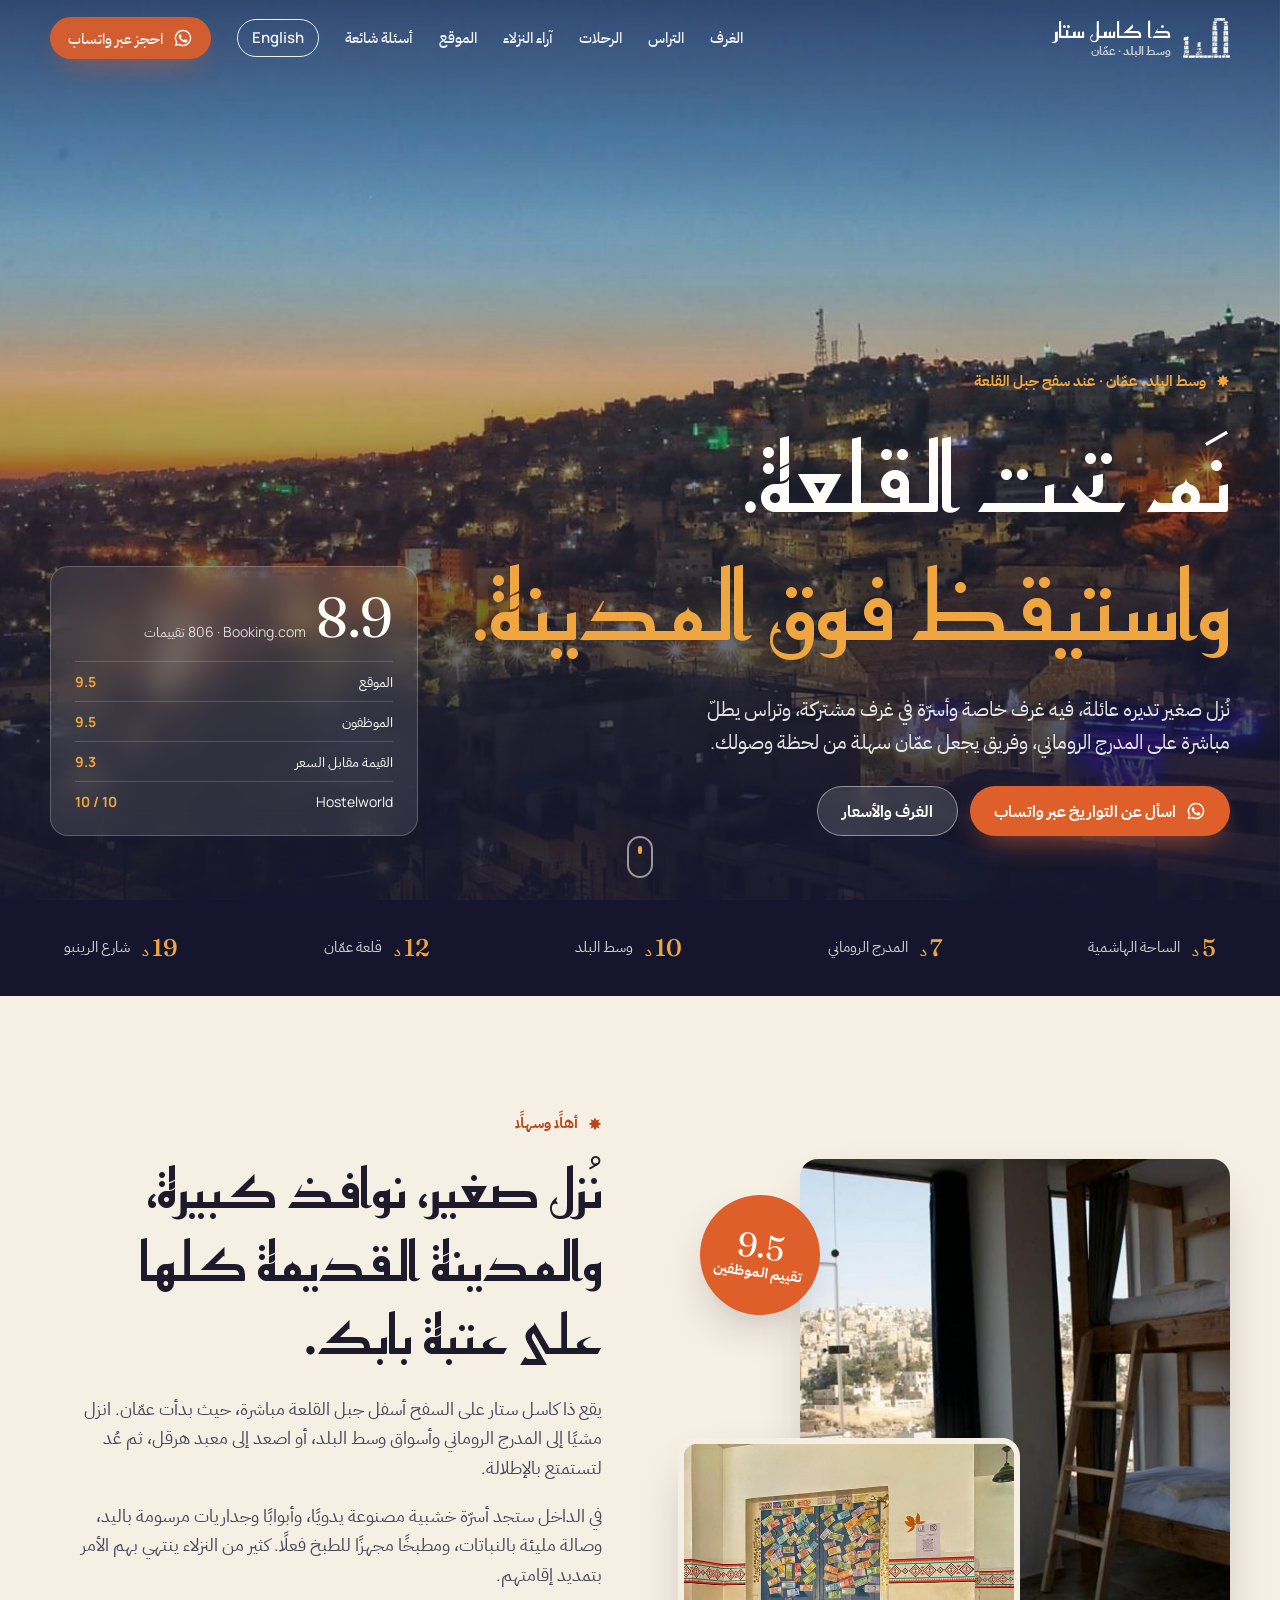
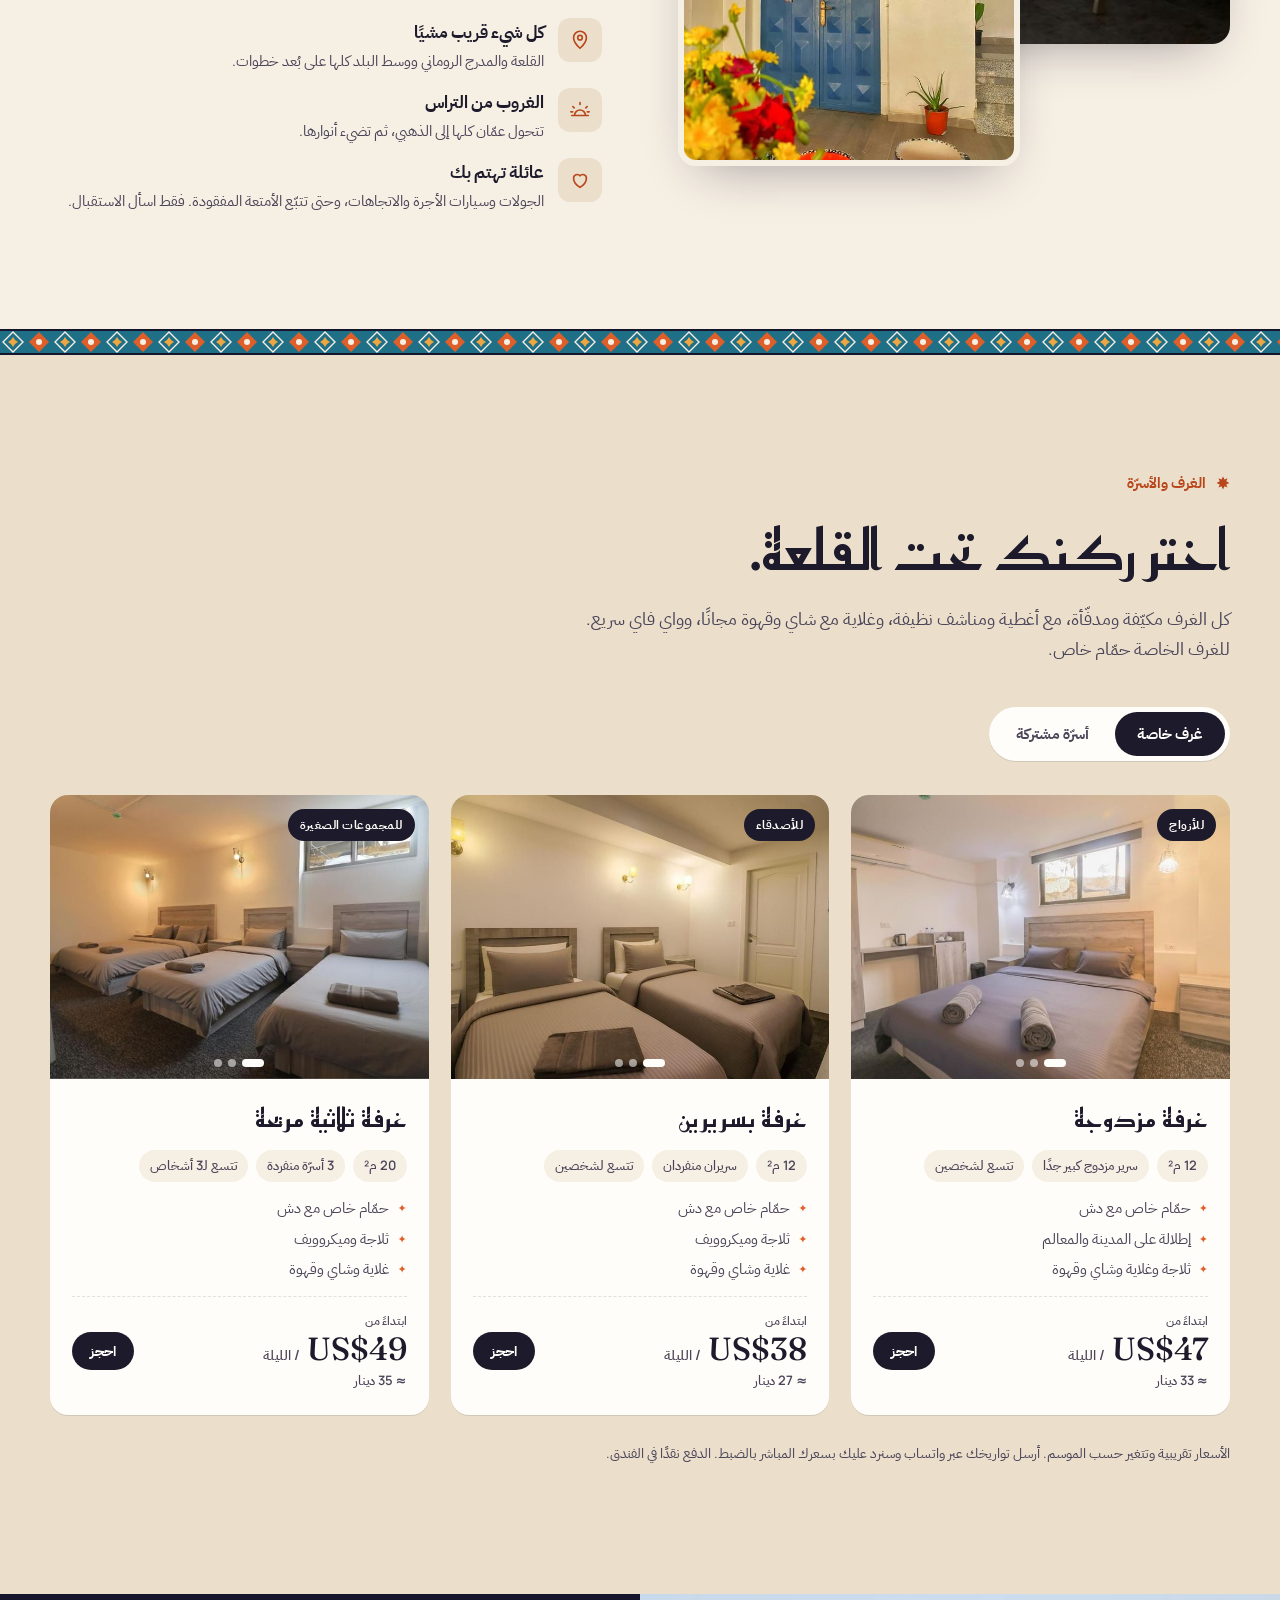
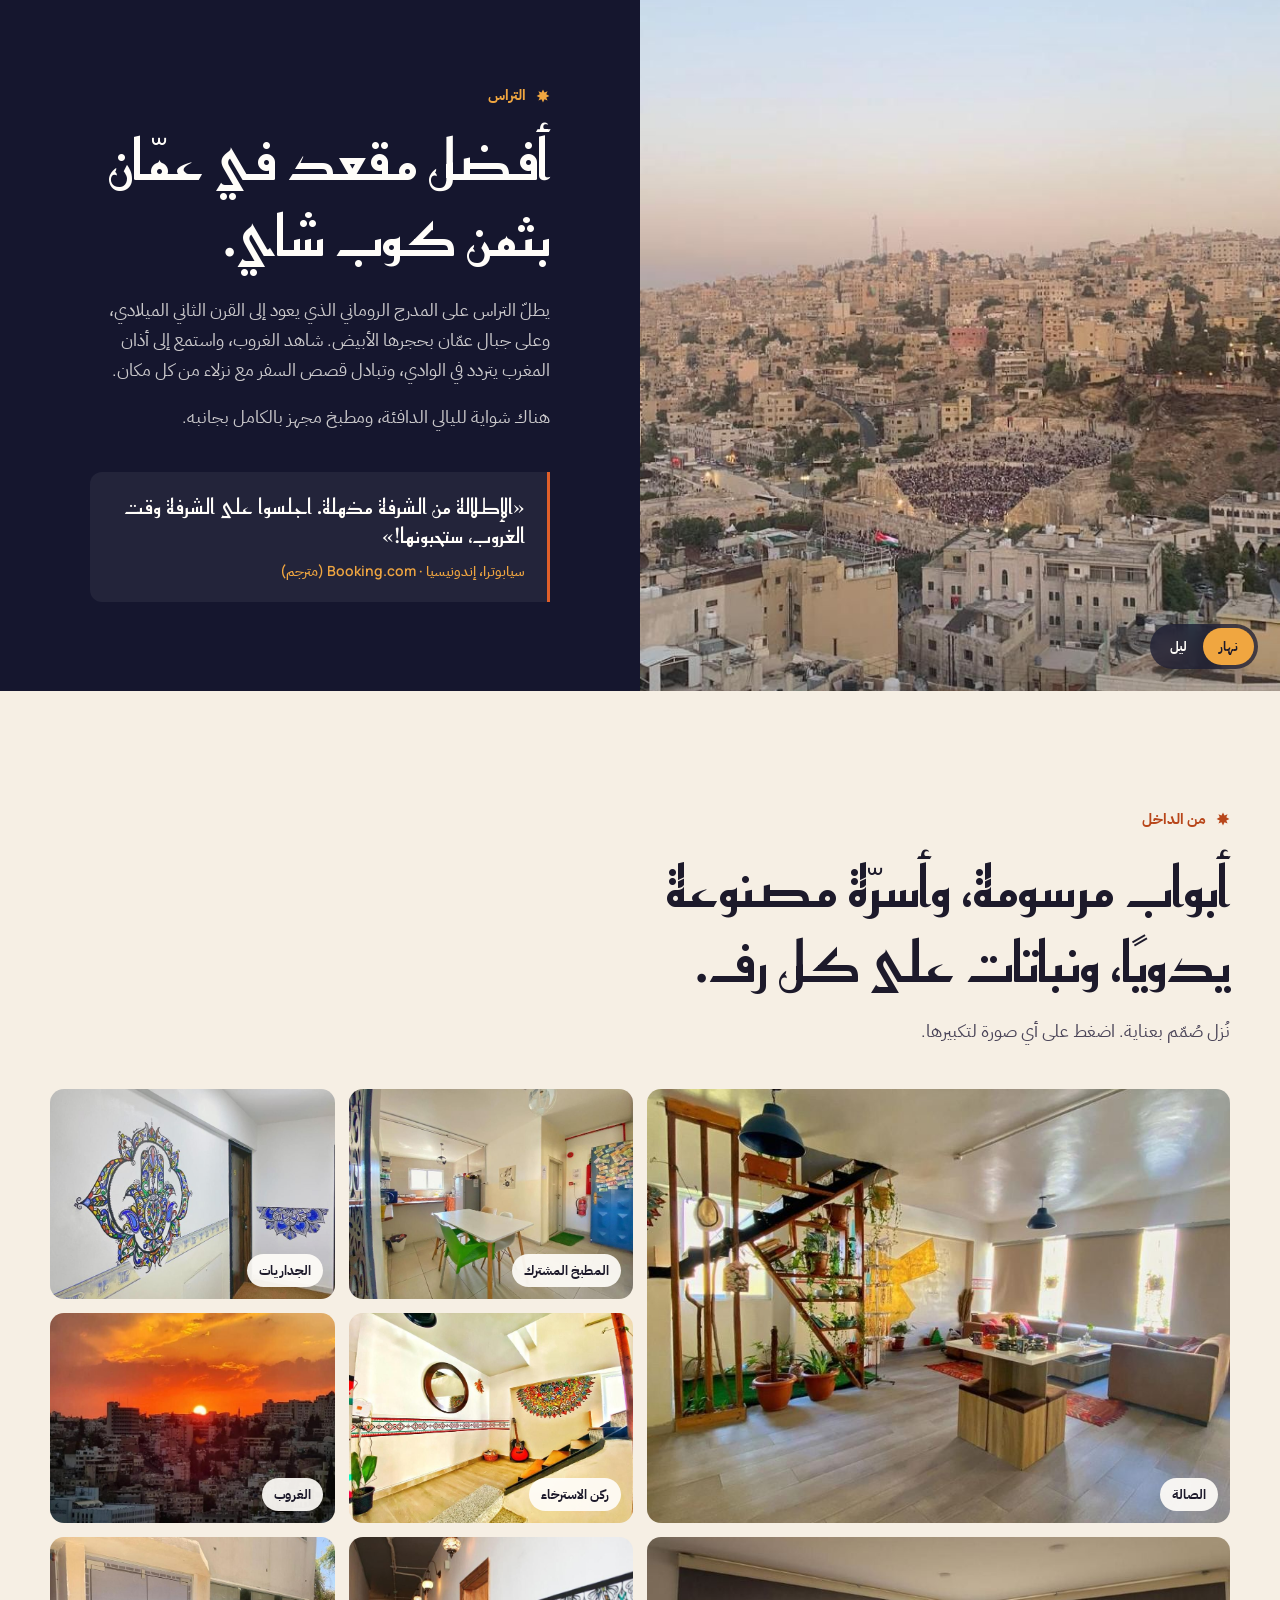
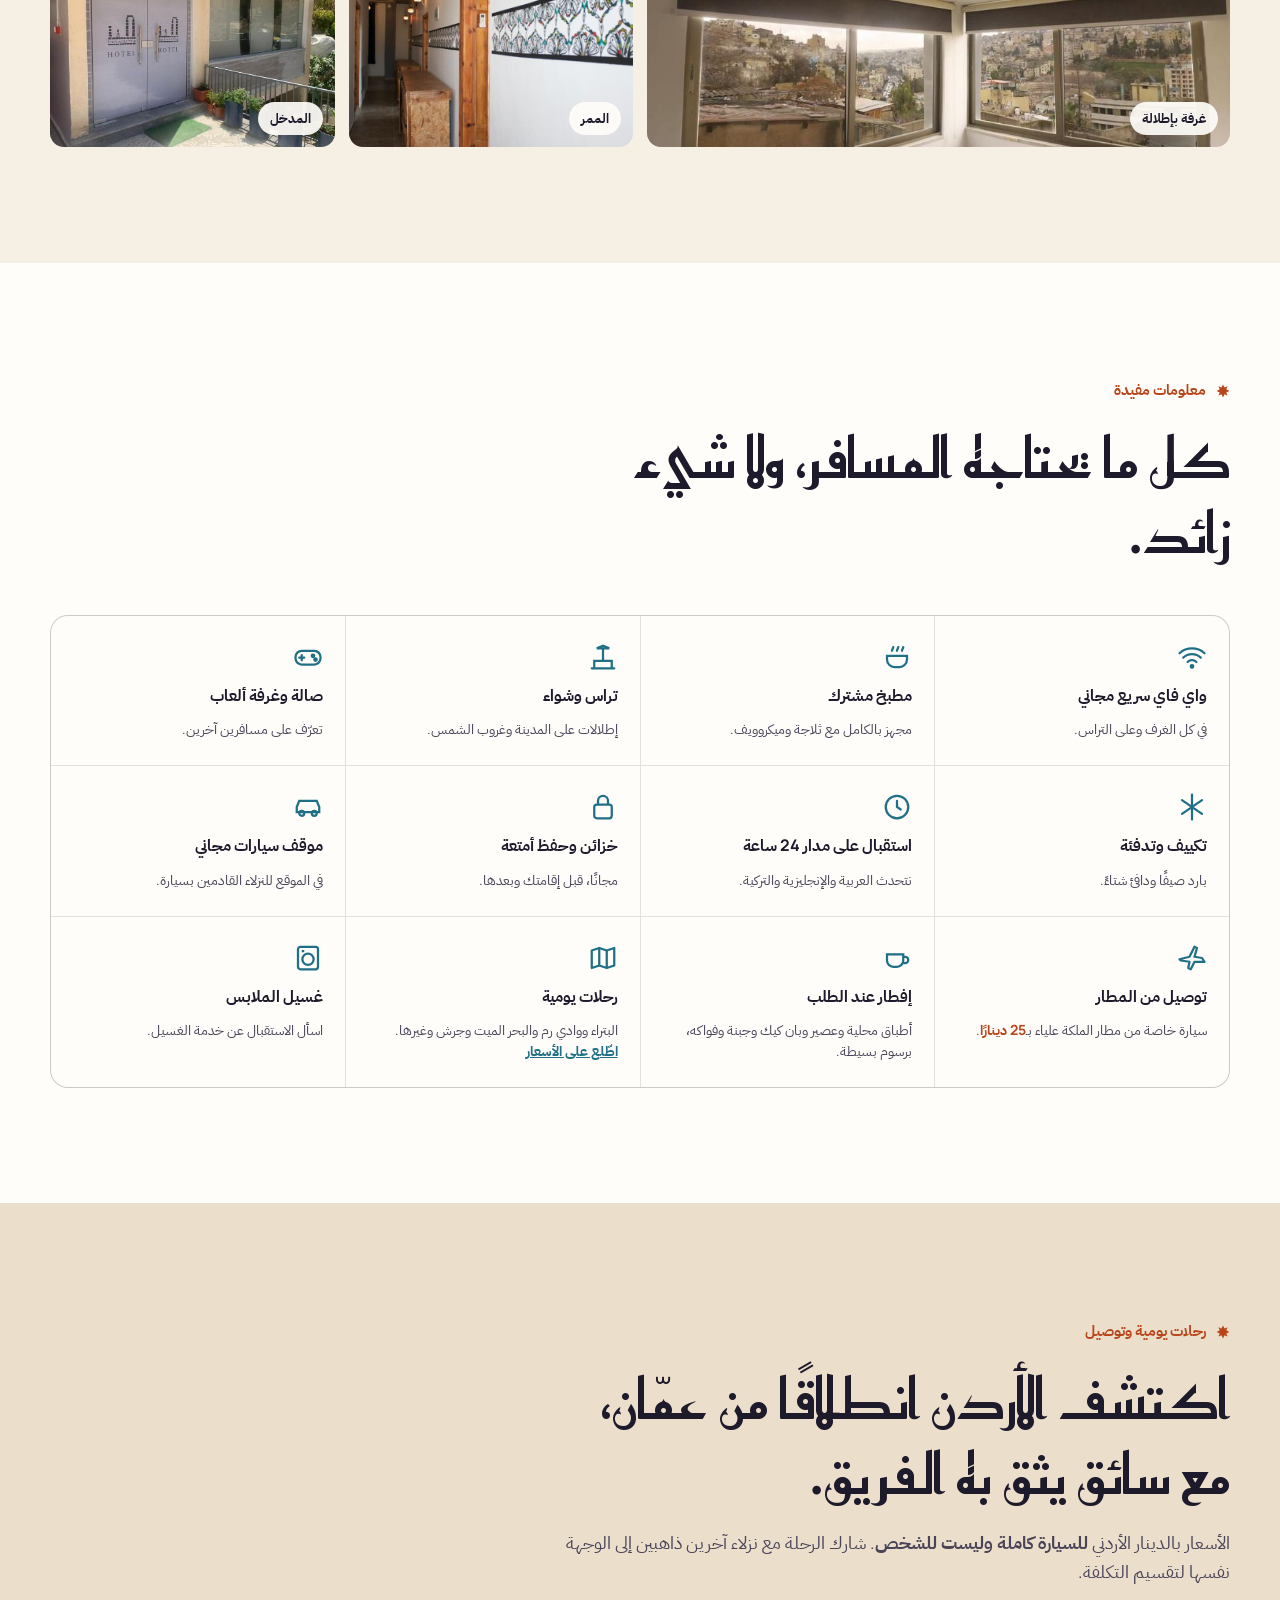
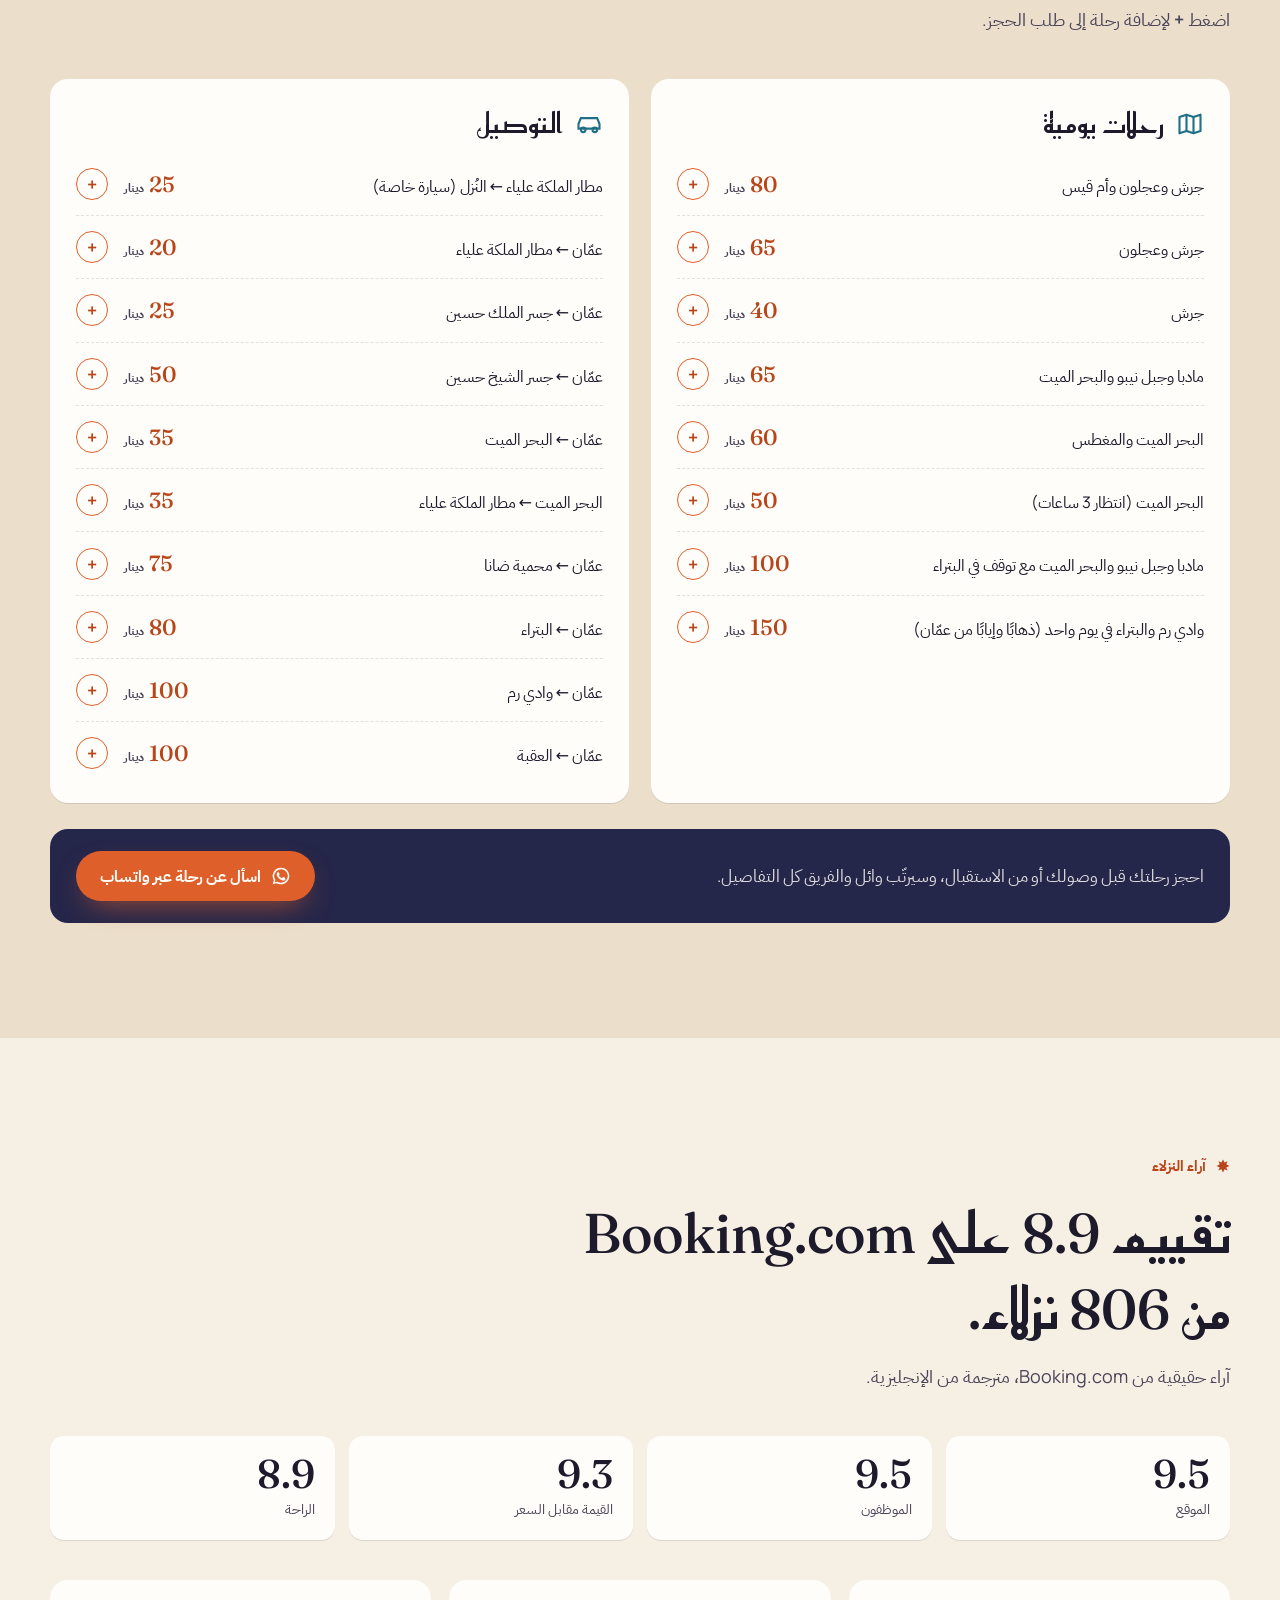
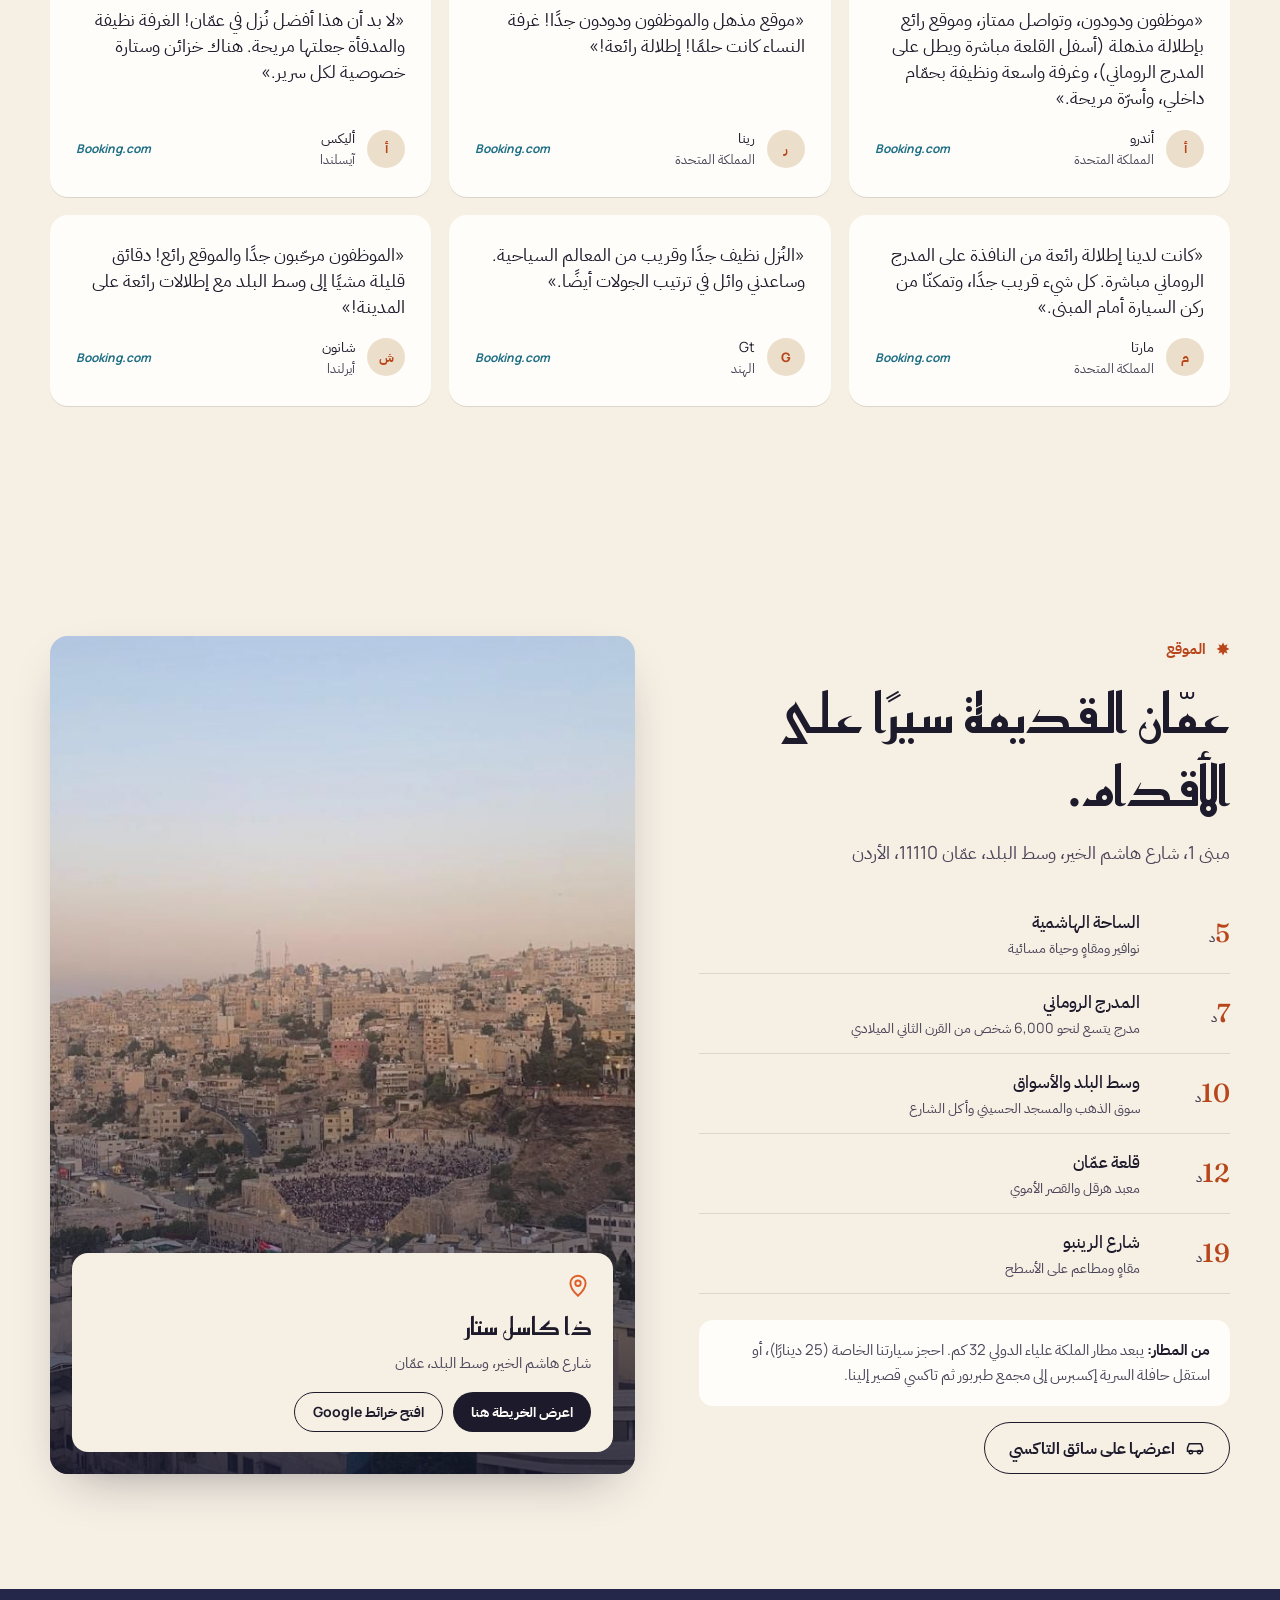
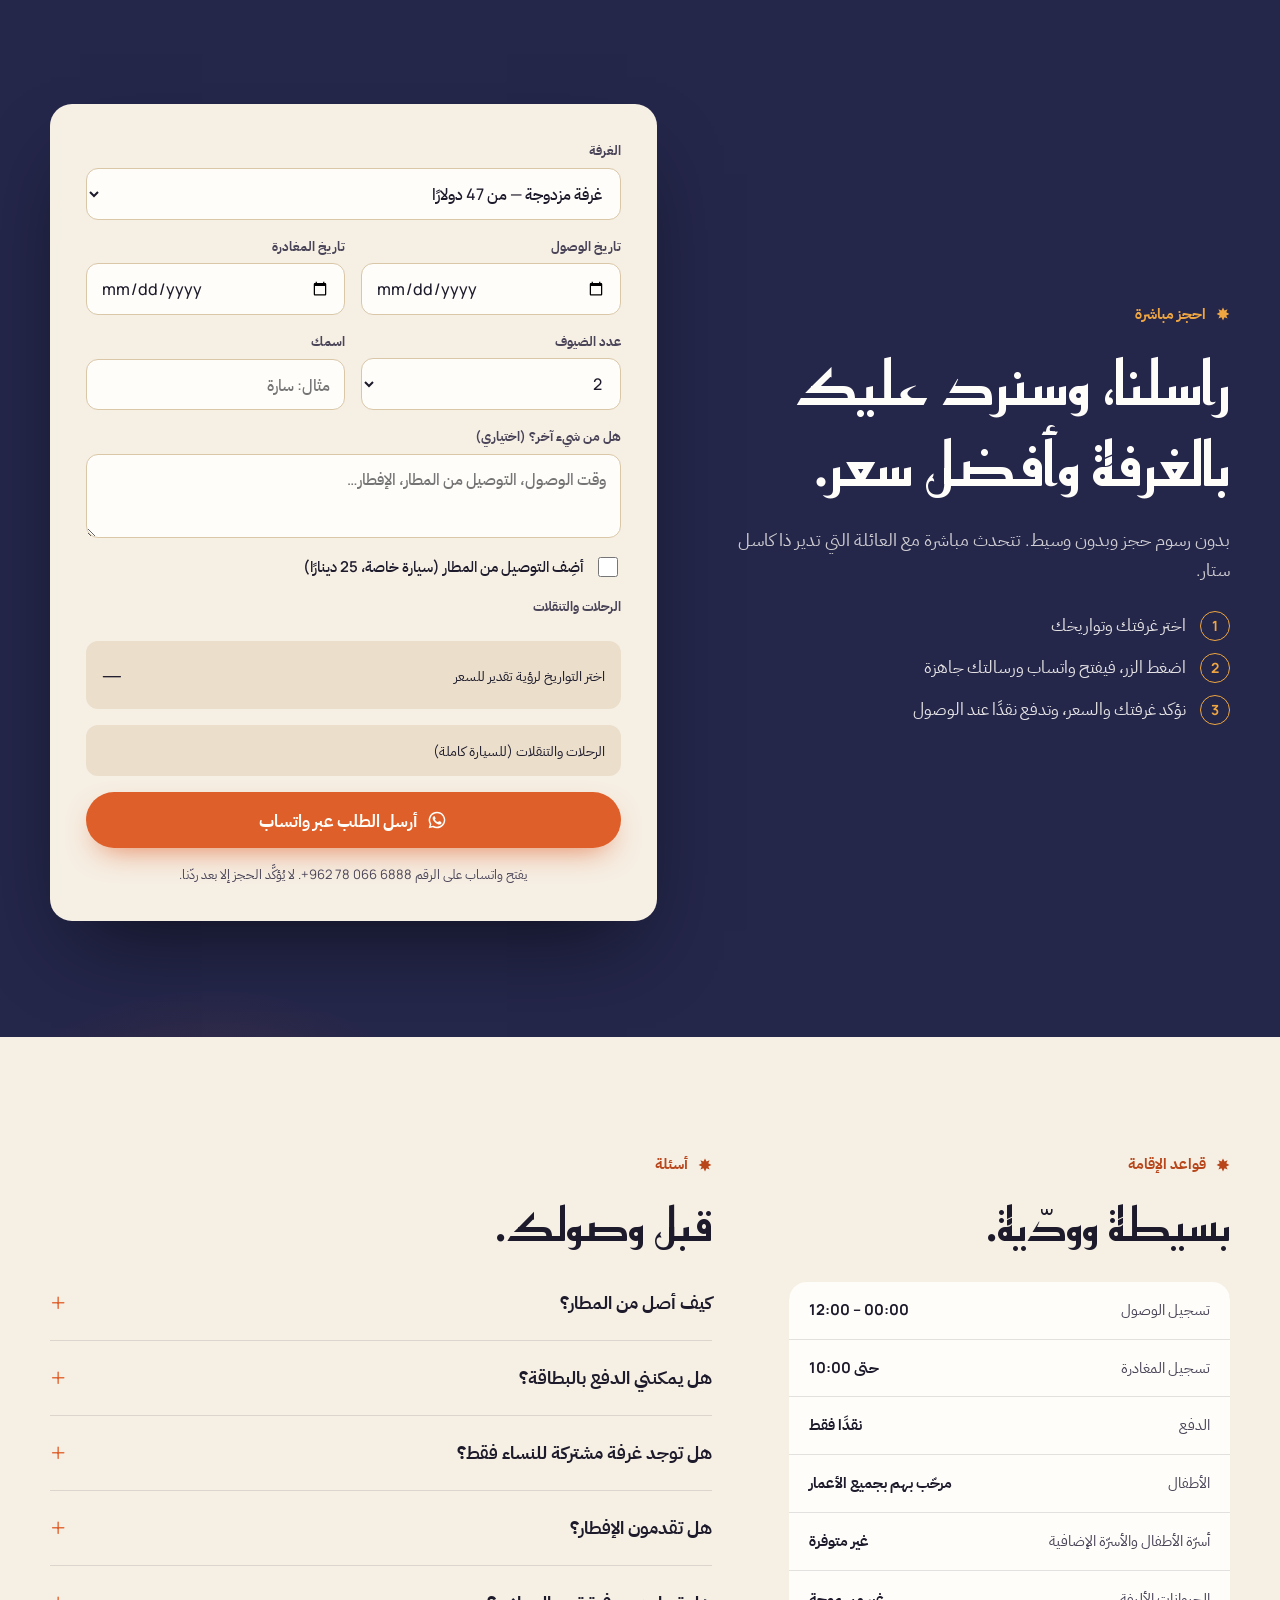
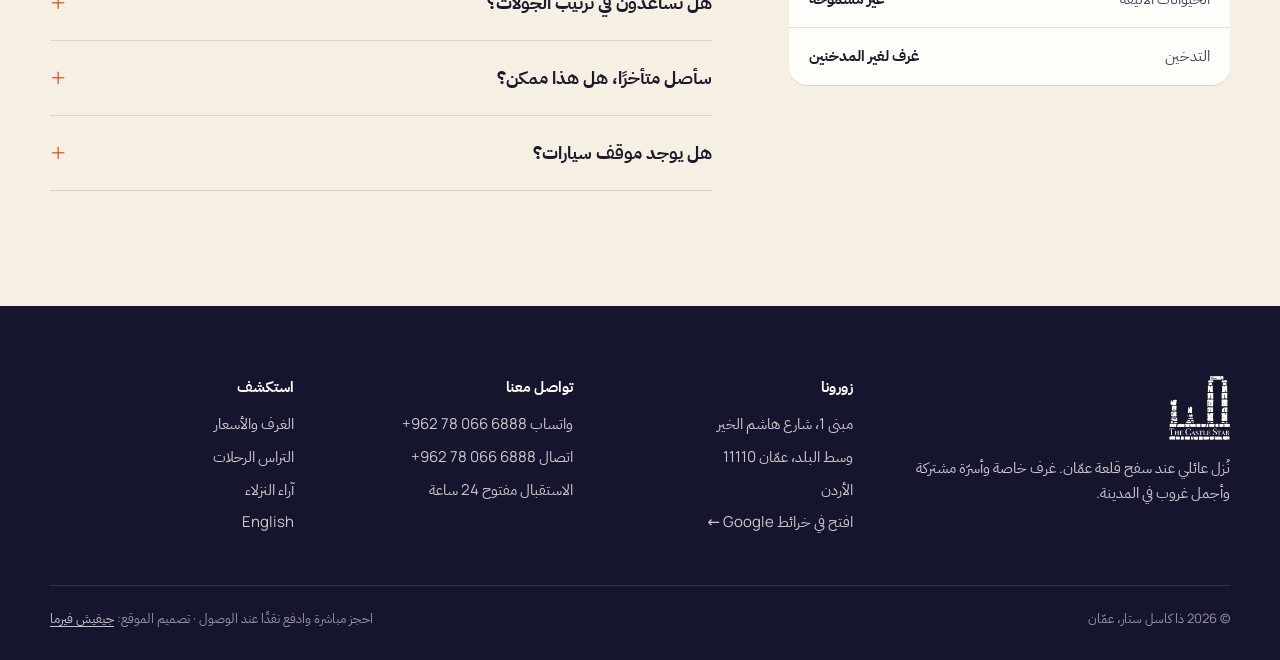
==== commit bf162406: "Add trips to the booking request, and an Arabic taxi card - '+' on every day trip and transfer adds " ====
--- a/ar/index.html
+++ b/ar/index.html
@@ -3,6 +3,8 @@
 <head>
 <meta charset="utf-8">
 <meta name="viewport" content="width=device-width, initial-scale=1">
+<meta http-equiv="Content-Security-Policy" content="default-src 'self'; script-src 'self'; style-src 'self' 'unsafe-inline'; img-src 'self' data:; font-src 'self'; connect-src 'self'; frame-src https://www.google.com; object-src 'none'; base-uri 'self'; form-action 'none'">
+<meta name="referrer" content="strict-origin-when-cross-origin">
 <title>ذا كاسل ستار — نُزل عند سفح القلعة في وسط البلد، عمّان</title>
 <meta name="description" content="نُزل عائلي في وسط البلد بعمّان، على بُعد خطوات من القلعة والمدرج الروماني. غرف خاصة وأسرّة مشتركة، وتراس بإطلالة على الغروب، ومطبخ مشترك. احجز مباشرة عبر واتساب.">
 <meta property="og:title" content="ذا كاسل ستار — وسط البلد، عمّان">
@@ -317,34 +319,35 @@
       <span class="eyebrow"><svg><use href="#i-star"/></svg>رحلات يومية وتوصيل</span>
       <h2>اكتشف الأردن انطلاقًا من عمّان، مع سائق يثق به الفريق.</h2>
       <p>الأسعار بالدينار الأردني <b>للسيارة كاملة وليست للشخص</b>. شارك الرحلة مع نزلاء آخرين ذاهبين إلى الوجهة نفسها لتقسيم التكلفة.</p>
+      <p class="trips-hint">اضغط <b>+</b> لإضافة رحلة إلى طلب الحجز.</p>
     </div>
     <div class="trips-grid">
       <div class="trip-card reveal">
         <h3><svg><use href="#i-map"/></svg>رحلات يومية</h3>
         <ul class="price-list">
-          <li><span>جرش وعجلون وأم قيس</span><b>80 <small>دينار</small></b></li>
-          <li><span>جرش وعجلون</span><b>65 <small>دينار</small></b></li>
-          <li><span>جرش</span><b>40 <small>دينار</small></b></li>
-          <li><span>مادبا وجبل نيبو والبحر الميت</span><b>65 <small>دينار</small></b></li>
-          <li><span>البحر الميت والمغطس</span><b>60 <small>دينار</small></b></li>
-          <li><span>البحر الميت (انتظار 3 ساعات)</span><b>50 <small>دينار</small></b></li>
-          <li><span>مادبا وجبل نيبو والبحر الميت مع توقف في البتراء</span><b>100 <small>دينار</small></b></li>
-          <li><span>وادي رم والبتراء في يوم واحد (ذهابًا وإيابًا من عمّان)</span><b>150 <small>دينار</small></b></li>
+          <li><span>جرش وعجلون وأم قيس</span><b>80 <small>دينار</small></b><button type="button" class="add-trip" data-trip="جرش وعجلون وأم قيس" data-price="80" aria-pressed="false" aria-label="أضِف إلى طلبي"></button></li>
+          <li><span>جرش وعجلون</span><b>65 <small>دينار</small></b><button type="button" class="add-trip" data-trip="جرش وعجلون" data-price="65" aria-pressed="false" aria-label="أضِف إلى طلبي"></button></li>
+          <li><span>جرش</span><b>40 <small>دينار</small></b><button type="button" class="add-trip" data-trip="جرش" data-price="40" aria-pressed="false" aria-label="أضِف إلى طلبي"></button></li>
+          <li><span>مادبا وجبل نيبو والبحر الميت</span><b>65 <small>دينار</small></b><button type="button" class="add-trip" data-trip="مادبا وجبل نيبو والبحر الميت" data-price="65" aria-pressed="false" aria-label="أضِف إلى طلبي"></button></li>
+          <li><span>البحر الميت والمغطس</span><b>60 <small>دينار</small></b><button type="button" class="add-trip" data-trip="البحر الميت والمغطس" data-price="60" aria-pressed="false" aria-label="أضِف إلى طلبي"></button></li>
+          <li><span>البحر الميت (انتظار 3 ساعات)</span><b>50 <small>دينار</small></b><button type="button" class="add-trip" data-trip="البحر الميت (انتظار 3 ساعات)" data-price="50" aria-pressed="false" aria-label="أضِف إلى طلبي"></button></li>
+          <li><span>مادبا وجبل نيبو والبحر الميت مع توقف في البتراء</span><b>100 <small>دينار</small></b><button type="button" class="add-trip" data-trip="مادبا وجبل نيبو والبحر الميت مع توقف في البتراء" data-price="100" aria-pressed="false" aria-label="أضِف إلى طلبي"></button></li>
+          <li><span>وادي رم والبتراء في يوم واحد (ذهابًا وإيابًا من عمّان)</span><b>150 <small>دينار</small></b><button type="button" class="add-trip" data-trip="وادي رم والبتراء في يوم واحد (ذهابًا وإيابًا من عمّان)" data-price="150" aria-pressed="false" aria-label="أضِف إلى طلبي"></button></li>
         </ul>
       </div>
       <div class="trip-card reveal">
         <h3><svg><use href="#i-car"/></svg>التوصيل</h3>
         <ul class="price-list">
-          <li><span>مطار الملكة علياء ← النُزل (سيارة خاصة)</span><b>25 <small>دينار</small></b></li>
-          <li><span>عمّان ← مطار الملكة علياء</span><b>20 <small>دينار</small></b></li>
-          <li><span>عمّان ← جسر الملك حسين</span><b>25 <small>دينار</small></b></li>
-          <li><span>عمّان ← جسر الشيخ حسين</span><b>50 <small>دينار</small></b></li>
-          <li><span>عمّان ← البحر الميت</span><b>35 <small>دينار</small></b></li>
-          <li><span>البحر الميت ← مطار الملكة علياء</span><b>35 <small>دينار</small></b></li>
-          <li><span>عمّان ← محمية ضانا</span><b>75 <small>دينار</small></b></li>
-          <li><span>عمّان ← البتراء</span><b>80 <small>دينار</small></b></li>
-          <li><span>عمّان ← وادي رم</span><b>100 <small>دينار</small></b></li>
-          <li><span>عمّان ← العقبة</span><b>100 <small>دينار</small></b></li>
+          <li><span>مطار الملكة علياء ← النُزل (سيارة خاصة)</span><b>25 <small>دينار</small></b><button type="button" class="add-trip" data-trip="مطار الملكة علياء ← النُزل (سيارة خاصة)" data-price="25" aria-pressed="false" aria-label="أضِف إلى طلبي"></button></li>
+          <li><span>عمّان ← مطار الملكة علياء</span><b>20 <small>دينار</small></b><button type="button" class="add-trip" data-trip="عمّان ← مطار الملكة علياء" data-price="20" aria-pressed="false" aria-label="أضِف إلى طلبي"></button></li>
+          <li><span>عمّان ← جسر الملك حسين</span><b>25 <small>دينار</small></b><button type="button" class="add-trip" data-trip="عمّان ← جسر الملك حسين" data-price="25" aria-pressed="false" aria-label="أضِف إلى طلبي"></button></li>
+          <li><span>عمّان ← جسر الشيخ حسين</span><b>50 <small>دينار</small></b><button type="button" class="add-trip" data-trip="عمّان ← جسر الشيخ حسين" data-price="50" aria-pressed="false" aria-label="أضِف إلى طلبي"></button></li>
+          <li><span>عمّان ← البحر الميت</span><b>35 <small>دينار</small></b><button type="button" class="add-trip" data-trip="عمّان ← البحر الميت" data-price="35" aria-pressed="false" aria-label="أضِف إلى طلبي"></button></li>
+          <li><span>البحر الميت ← مطار الملكة علياء</span><b>35 <small>دينار</small></b><button type="button" class="add-trip" data-trip="البحر الميت ← مطار الملكة علياء" data-price="35" aria-pressed="false" aria-label="أضِف إلى طلبي"></button></li>
+          <li><span>عمّان ← محمية ضانا</span><b>75 <small>دينار</small></b><button type="button" class="add-trip" data-trip="عمّان ← محمية ضانا" data-price="75" aria-pressed="false" aria-label="أضِف إلى طلبي"></button></li>
+          <li><span>عمّان ← البتراء</span><b>80 <small>دينار</small></b><button type="button" class="add-trip" data-trip="عمّان ← البتراء" data-price="80" aria-pressed="false" aria-label="أضِف إلى طلبي"></button></li>
+          <li><span>عمّان ← وادي رم</span><b>100 <small>دينار</small></b><button type="button" class="add-trip" data-trip="عمّان ← وادي رم" data-price="100" aria-pressed="false" aria-label="أضِف إلى طلبي"></button></li>
+          <li><span>عمّان ← العقبة</span><b>100 <small>دينار</small></b><button type="button" class="add-trip" data-trip="عمّان ← العقبة" data-price="100" aria-pressed="false" aria-label="أضِف إلى طلبي"></button></li>
         </ul>
       </div>
     </div>
@@ -393,6 +396,7 @@
         <li><b>19<small>د</small></b><span>شارع الرينبو<em>مقاهٍ ومطاعم على الأسطح</em></span></li>
       </ul>
       <div class="arrive"><b>من المطار:</b> يبعد مطار الملكة علياء الدولي 32 كم. احجز سيارتنا الخاصة (25 دينارًا)، أو استقل حافلة السرية إكسبرس إلى مجمع طبربور ثم تاكسي قصير إلينا.</div>
+      <button type="button" class="btn btn-ghost-dark taxi-btn" id="taxiBtn"><svg><use href="#i-car"/></svg>اعرضها على سائق التاكسي</button>
     </div>
     <div class="map reveal" id="map" data-src="https://www.google.com/maps?q=The%20Castle%20Star%20Hotel%2C%20Hashem%20Al-Kheir%20St%2C%20Amman%2C%20Jordan&amp;z=16&amp;hl=ar&amp;output=embed">
       <img src="../assets/img/view-day.jpg" alt="وسط عمّان والمدرج الروماني كما يُرى من ذا كاسل ستار" loading="lazy" width="675" height="900">
@@ -426,7 +430,7 @@
       data-t-hello="مرحبًا ذا كاسل ستار! أود الحجز:"
       data-t-room="الغرفة" data-t-in="الوصول" data-t-out="المغادرة" data-t-nights="ليالٍ" data-t-guests="عدد الضيوف"
       data-t-name="الاسم" data-t-note="ملاحظة" data-t-est="تقدير" data-t-err="يرجى اختيار تاريخي الوصول والمغادرة."
-      data-t-pick="اختر التواريخ لرؤية تقدير للسعر" data-t-per="لليلة" data-t-pickup="التوصيل من المطار: نعم من فضلك" data-t-bed="سرير">
+      data-t-pick="اختر التواريخ لرؤية تقدير للسعر" data-t-per="لليلة" data-t-pickup="التوصيل من المطار: نعم من فضلك" data-t-trips="الرحلات والتنقلات" data-t-jd="دينار" data-t-bed="سرير">
       <label class="full">الغرفة
         <select name="room" id="room">
           <option value="غرفة مزدوجة (Double Room)" data-price="47" data-unit="room">غرفة مزدوجة — من 47 دولارًا</option>
@@ -446,7 +450,9 @@
       <label>اسمك<input type="text" name="name" id="name" autocomplete="name" placeholder="مثال: سارة"></label>
       <label class="full">هل من شيء آخر؟ (اختياري)<textarea name="note" id="note" placeholder="وقت الوصول، التوصيل من المطار، الإفطار…"></textarea></label>
       <label class="check full"><input type="checkbox" id="pickup"> أضِف التوصيل من المطار (سيارة خاصة، 25 دينارًا)</label>
+      <div class="trips-added full" id="tripsAdded" data-remove="إزالة" aria-live="polite" hidden><span class="lbl">الرحلات والتنقلات</span><ul></ul></div>
       <div class="summary"><span id="sumText">اختر التواريخ لرؤية تقدير للسعر</span><b id="sumPrice">—</b></div>
+      <div class="summary trips-sum" id="tripSum" hidden><span>الرحلات والتنقلات (للسيارة كاملة)</span><b></b></div>
       <p class="err" id="err" role="alert"></p>
       <button class="btn btn-wa" type="submit"><svg><use href="#i-wa"/></svg>أرسل الطلب عبر واتساب</button>
       <p class="fine">يفتح واتساب على الرقم <bdi dir="ltr">+962 78 066 6888</bdi>. لا يُؤكَّد الحجز إلا بعد ردّنا.</p>
@@ -484,6 +490,18 @@
 </section>
 </main>
 
+<dialog class="taxi" id="taxi" aria-labelledby="taxiFor">
+  <p class="taxi-for" id="taxiFor">اعرض هذه البطاقة على السائق</p>
+  <div class="taxi-ar" lang="ar" dir="rtl">
+    <p class="t1">من فضلك خذني إلى</p>
+    <p class="t2">فندق ذا كاسل ستار <span dir="ltr">(The Castle Star)</span></p>
+    <p class="t3">مبنى 1، شارع هاشم الخير، وسط البلد، عمّان</p>
+    <p class="t4">أسفل جبل القلعة، بالقرب من المدرج الروماني</p>
+  </div>
+  <a class="taxi-tel" href="tel:+962780666888" dir="ltr">+962 78 066 6888</a>
+  <button type="button" class="btn btn-dark" id="taxiClose">إغلاق</button>
+</dialog>
+
 <footer class="site-footer">
   <div class="wrap">
     <div class="foot-grid">
--- a/assets/css/style.css
+++ b/assets/css/style.css
@@ -478,3 +478,38 @@
 
 @media (prefers-reduced-motion: reduce) { .hero-cue::after { animation: none; } }
 @media (max-width: 640px) { .hero-cue { display: none; } }
+
+/* add day trips & transfers to the booking request */
+.price-list li span { flex: 1; }
+.add-trip { flex: none; align-self: center; width: 32px; height: 32px; border-radius: 50%; border: 1.5px solid var(--ember); background: transparent; color: var(--ember-deep); font: 700 18px/1 var(--body); cursor: pointer; display: grid; place-items: center; transition: background .15s, color .15s; }
+.add-trip::before { content: "+"; }
+.add-trip:hover { background: rgba(223, 95, 42, .1); }
+.add-trip[aria-pressed="true"] { background: var(--ember); color: var(--white); }
+.add-trip[aria-pressed="true"]::before { content: "✓"; font-size: 15px; }
+.trips-added { grid-column: 1 / -1; display: grid; gap: 8px; }
+.trips-added .lbl { font-size: 13px; font-weight: 700; color: var(--ink-soft); }
+.trips-added ul { list-style: none; margin: 0; padding: 0; display: grid; gap: 6px; }
+.trips-added li { display: flex; align-items: center; gap: 10px; background: var(--white); border: 1px solid var(--line); border-radius: 10px; padding: 8px 8px 8px 14px; font-size: 14.5px; }
+html[dir="rtl"] .trips-added li { padding: 8px 14px 8px 8px; }
+.trips-added li span { flex: 1; }
+.trips-added li b { white-space: nowrap; color: var(--ember-deep); }
+.trips-added li button { width: 30px; height: 30px; border-radius: 50%; border: 0; background: var(--stone); font-size: 18px; line-height: 1; cursor: pointer; }
+.trips-added li button:hover { background: var(--stone-deep); }
+.form .summary.trips-sum b { font-size: 20px; }
+
+/* taxi card */
+.taxi-btn { margin-top: 16px; }
+.taxi { border: 0; border-radius: 22px; padding: 28px 26px; width: min(560px, calc(100vw - 32px)); background: var(--white); color: var(--ink); text-align: center; box-shadow: 0 30px 80px -30px rgba(0,0,0,.6); }
+.taxi::backdrop { background: rgba(21, 22, 46, .82); }
+.taxi[open] { display: grid; gap: 18px; justify-items: center; }
+.taxi-for { margin: 0; font-size: 13px; font-weight: 700; letter-spacing: .14em; text-transform: uppercase; color: var(--ink-soft); }
+.taxi-ar { display: grid; gap: 8px; font-family: "IBM Plex Sans Arabic", var(--body); }
+.taxi-ar p { margin: 0; }
+.taxi-ar .t1 { font-size: 20px; color: var(--ink-soft); }
+.taxi-ar .t2 { font-family: "Reem Kufi", "IBM Plex Sans Arabic", sans-serif; font-size: clamp(30px, 8vw, 42px); line-height: 1.25; color: var(--night); }
+.taxi-ar .t2 span { display: block; font-family: var(--display); font-size: 18px; color: var(--ink-soft); }
+.taxi-ar .t3 { font-size: clamp(22px, 5.6vw, 28px); font-weight: 700; line-height: 1.45; }
+.taxi-ar .t4 { font-size: clamp(18px, 4.6vw, 22px); color: var(--ink-soft); }
+.taxi-tel { font-size: 22px; font-weight: 700; color: var(--ember-deep); text-decoration: none; }
+
+.trips-hint { margin-top: 6px; font-size: 15px; color: var(--ink-soft); }
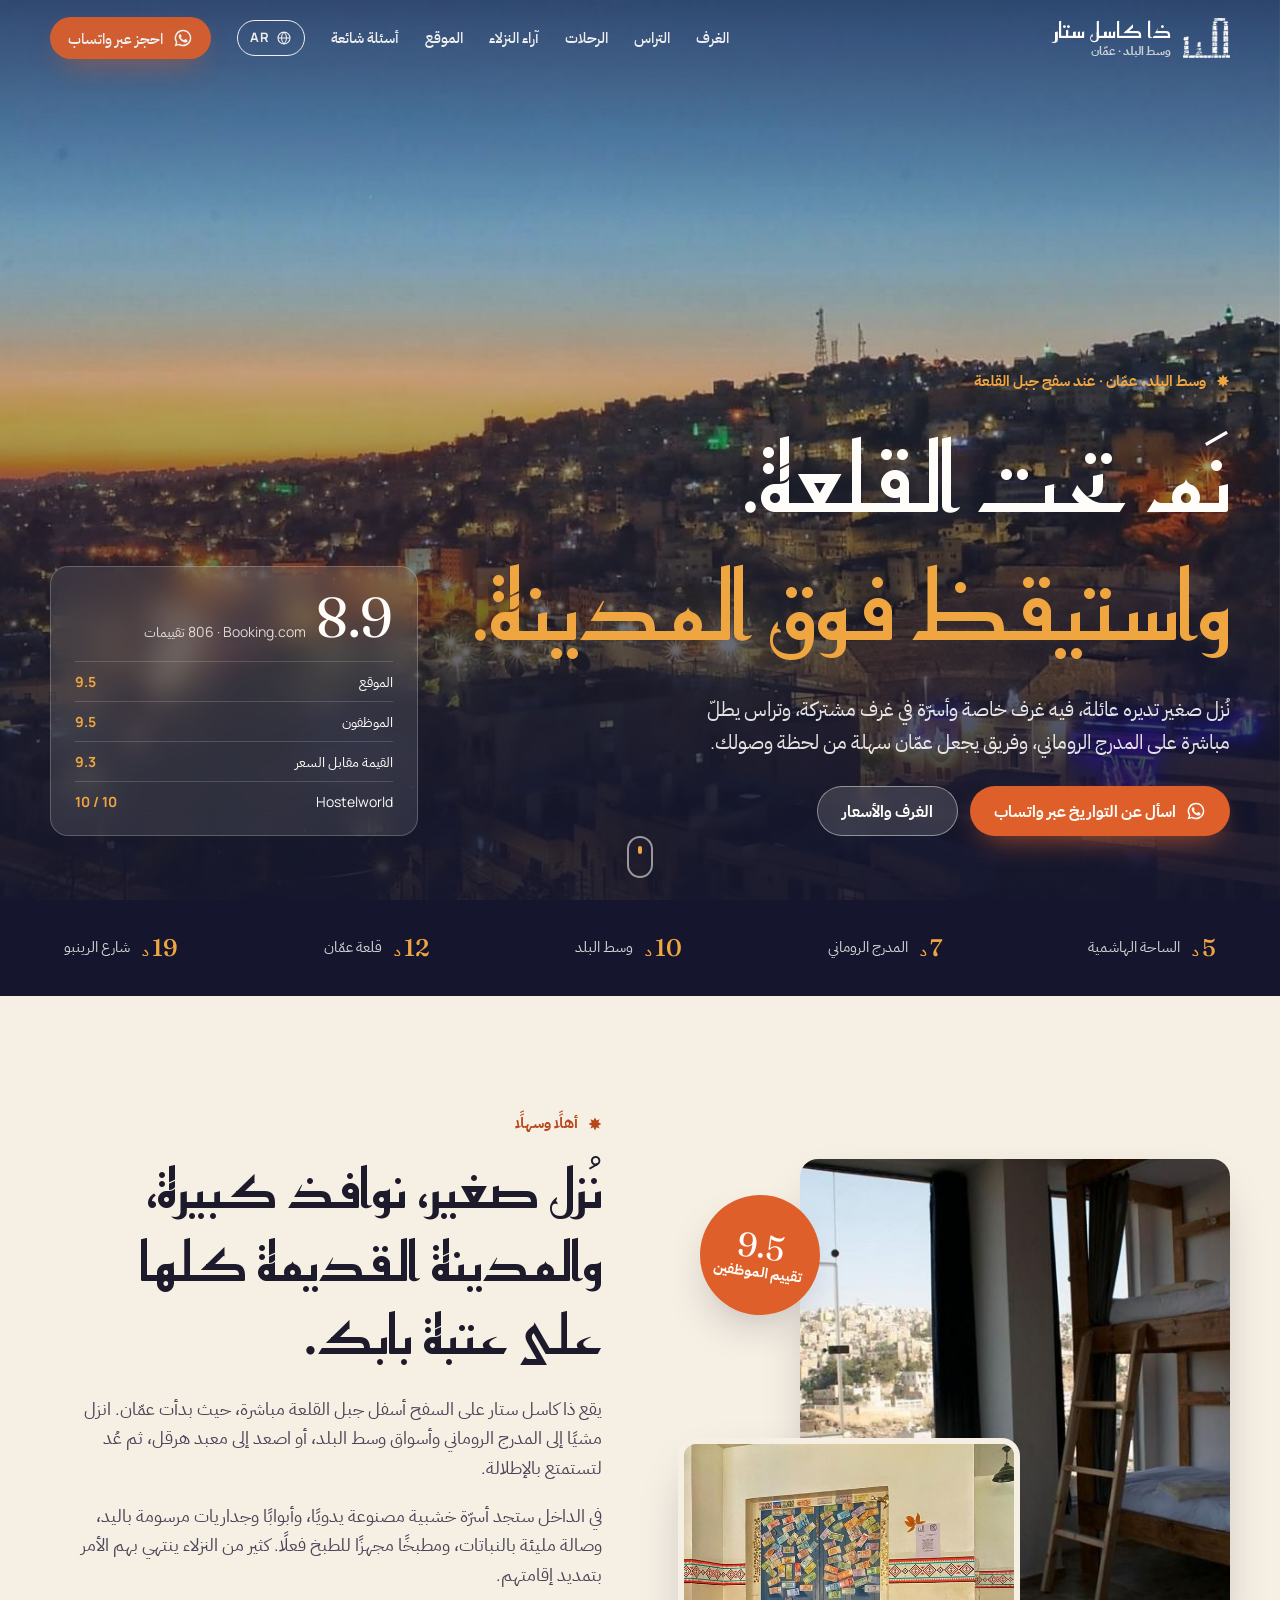
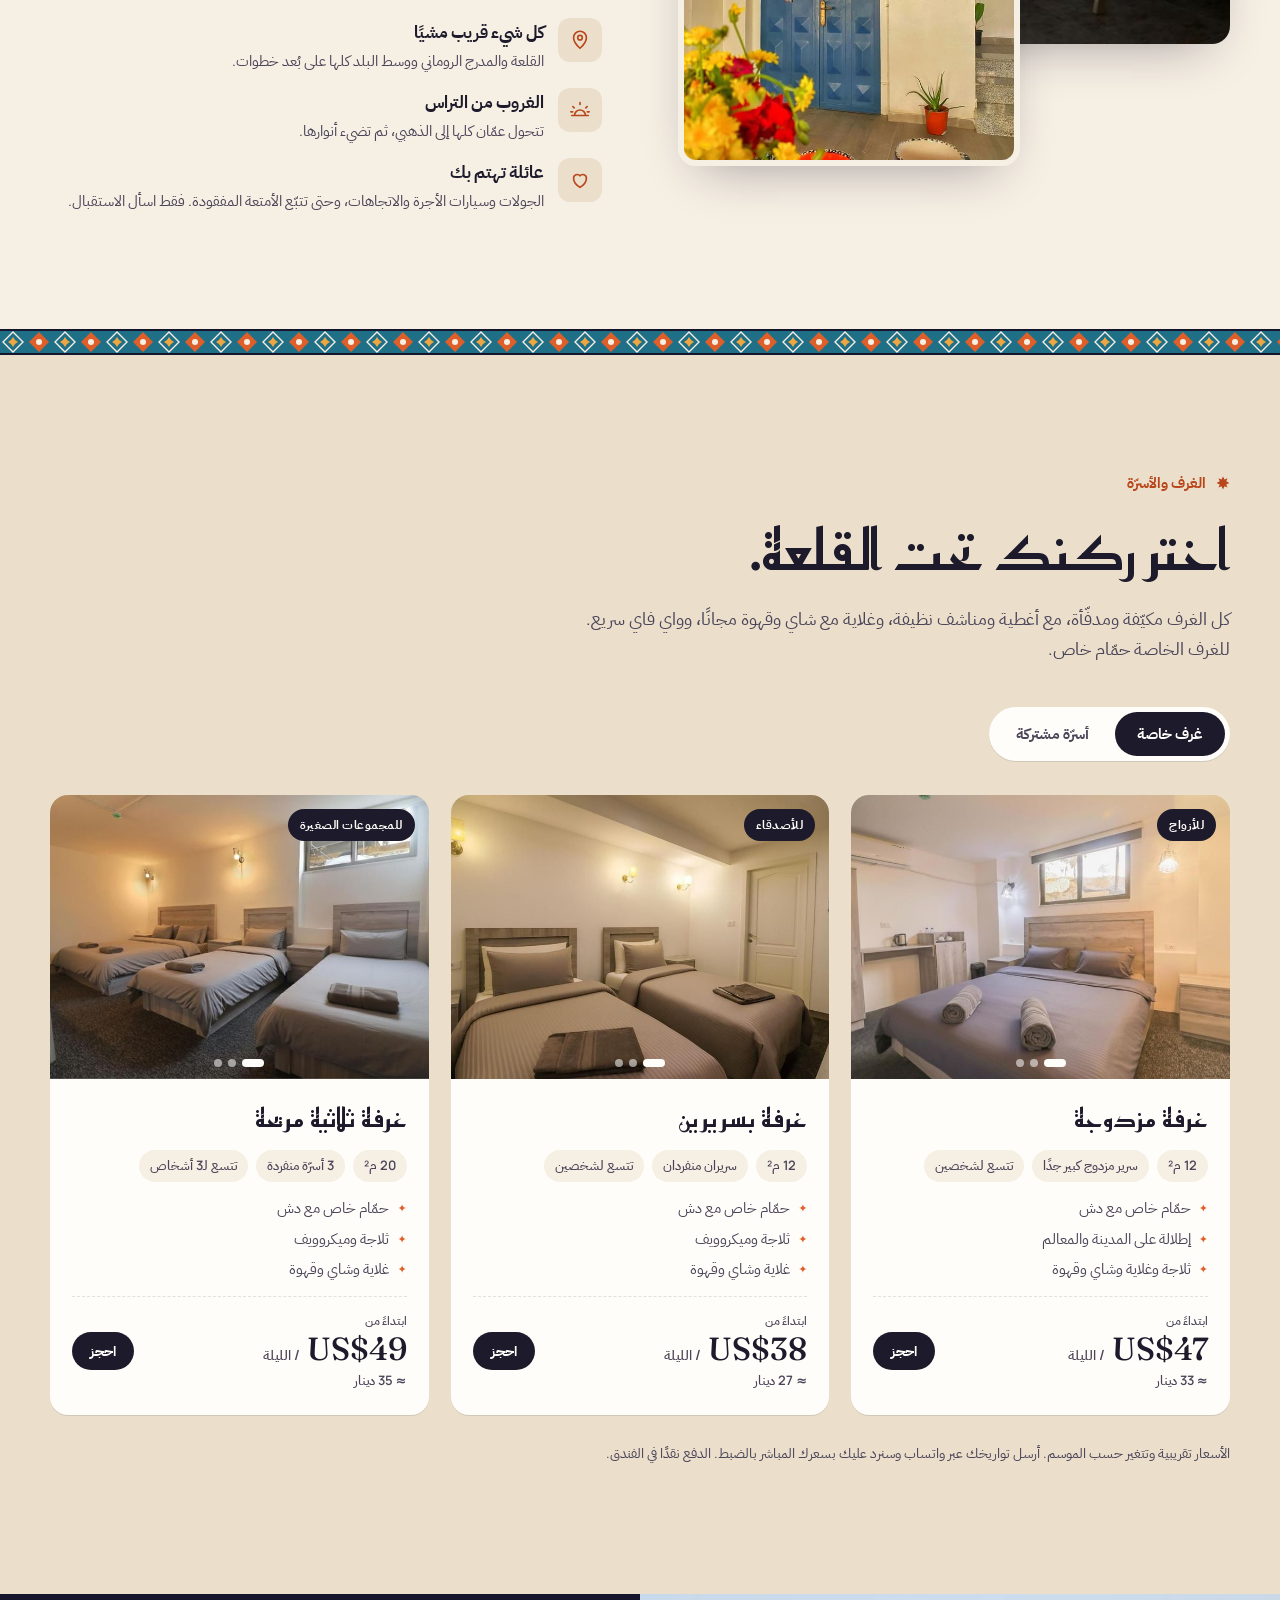
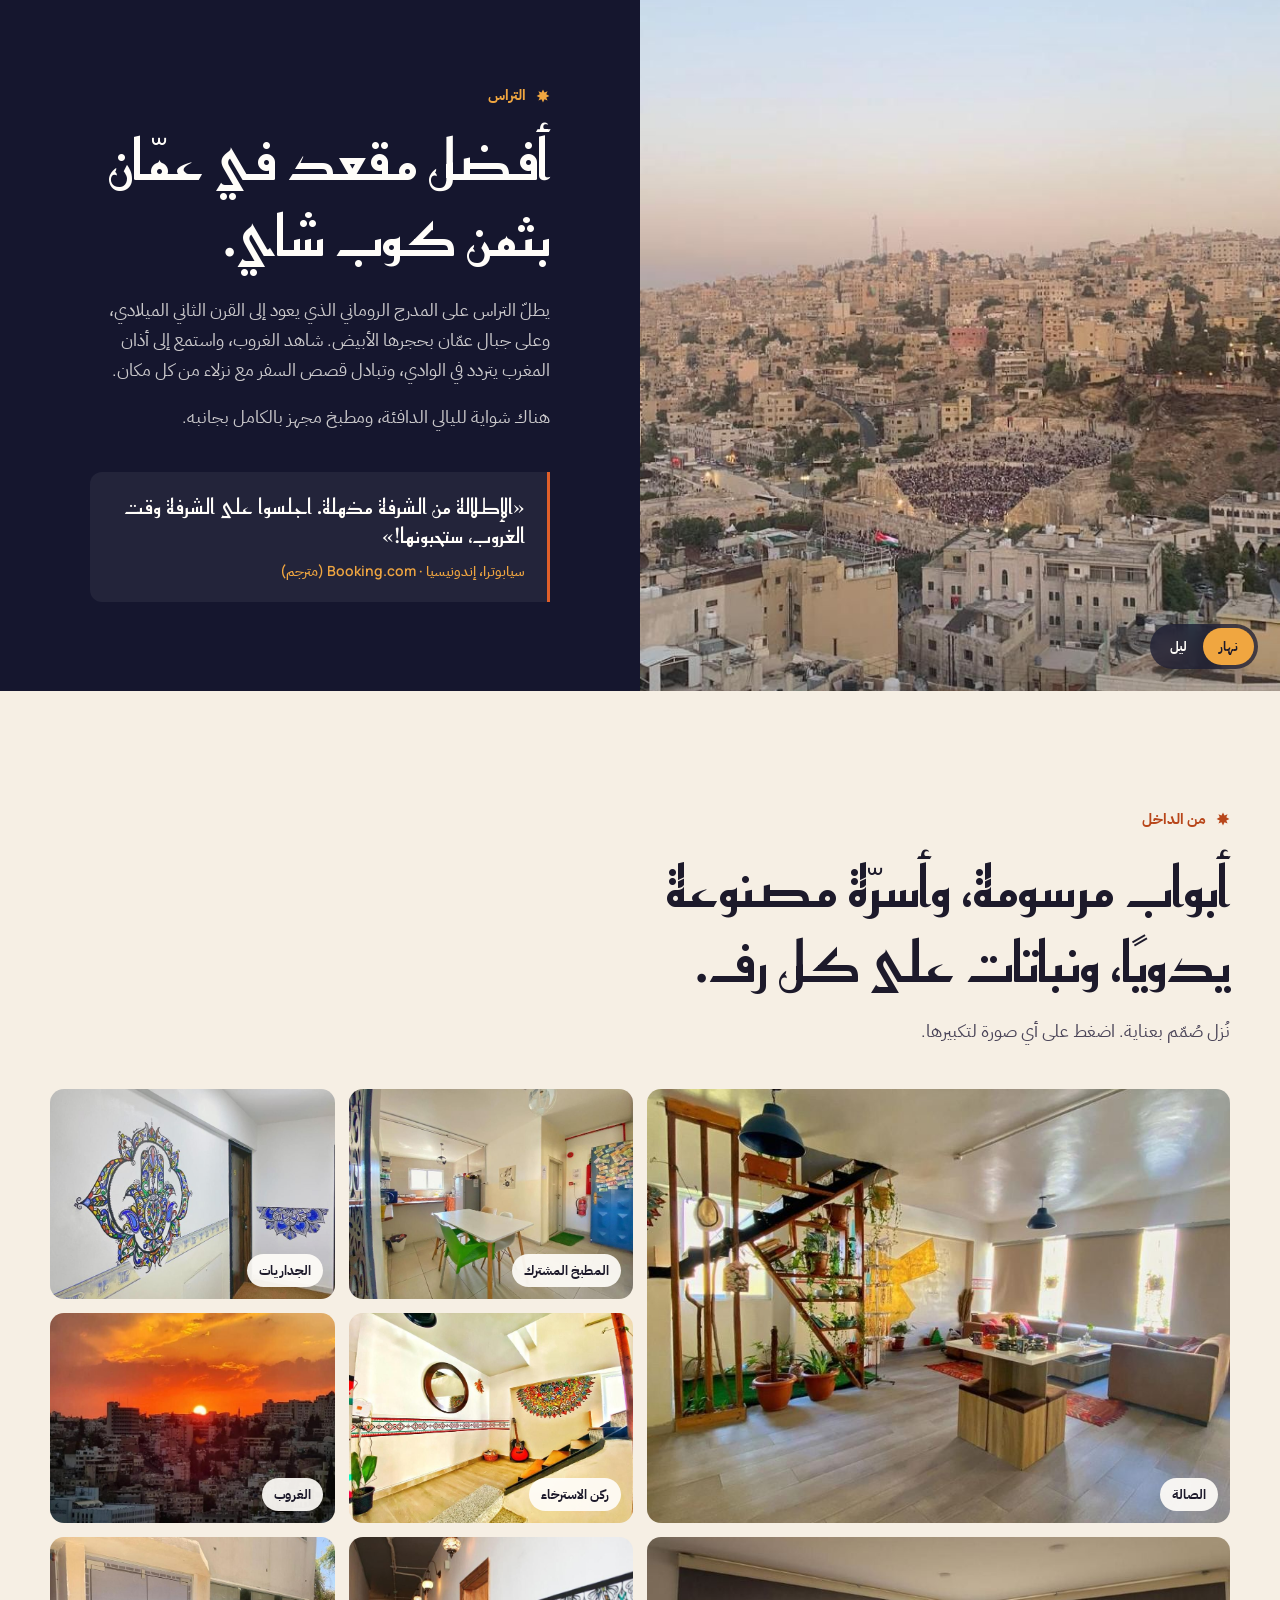
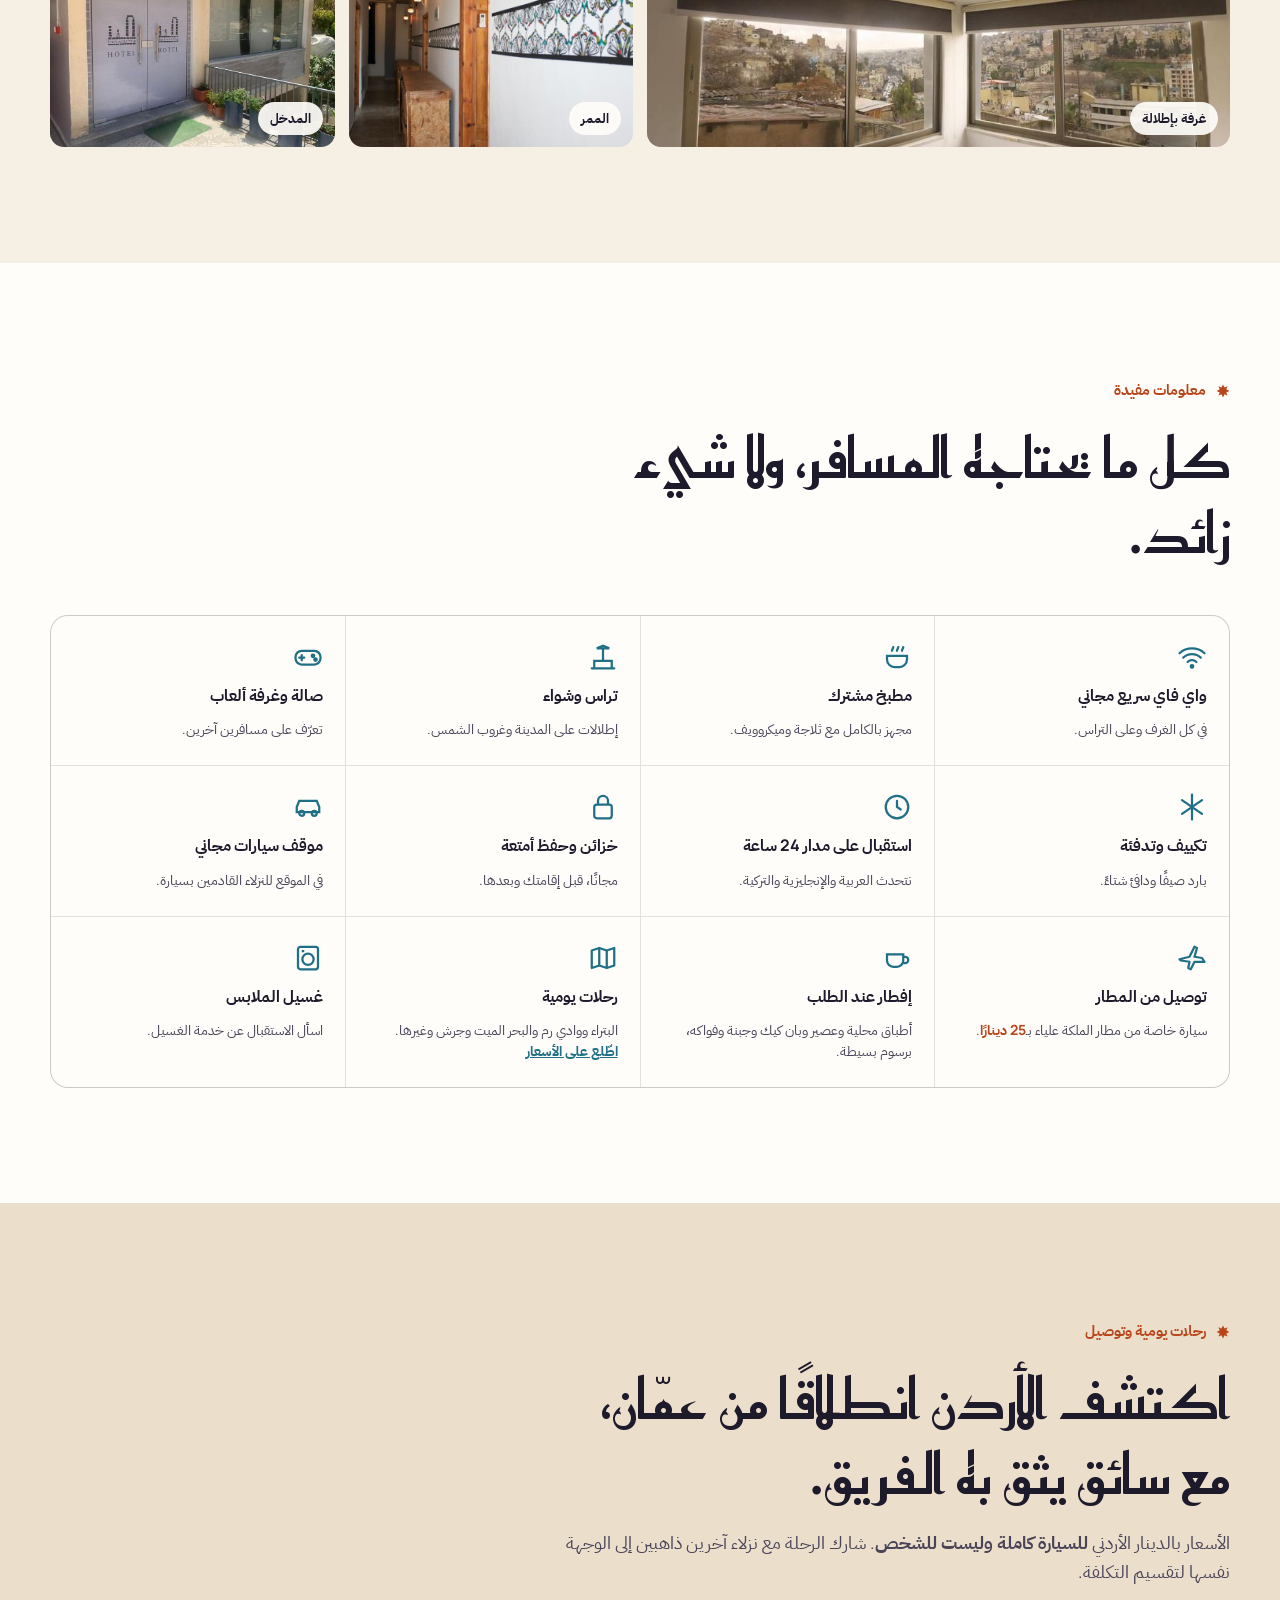
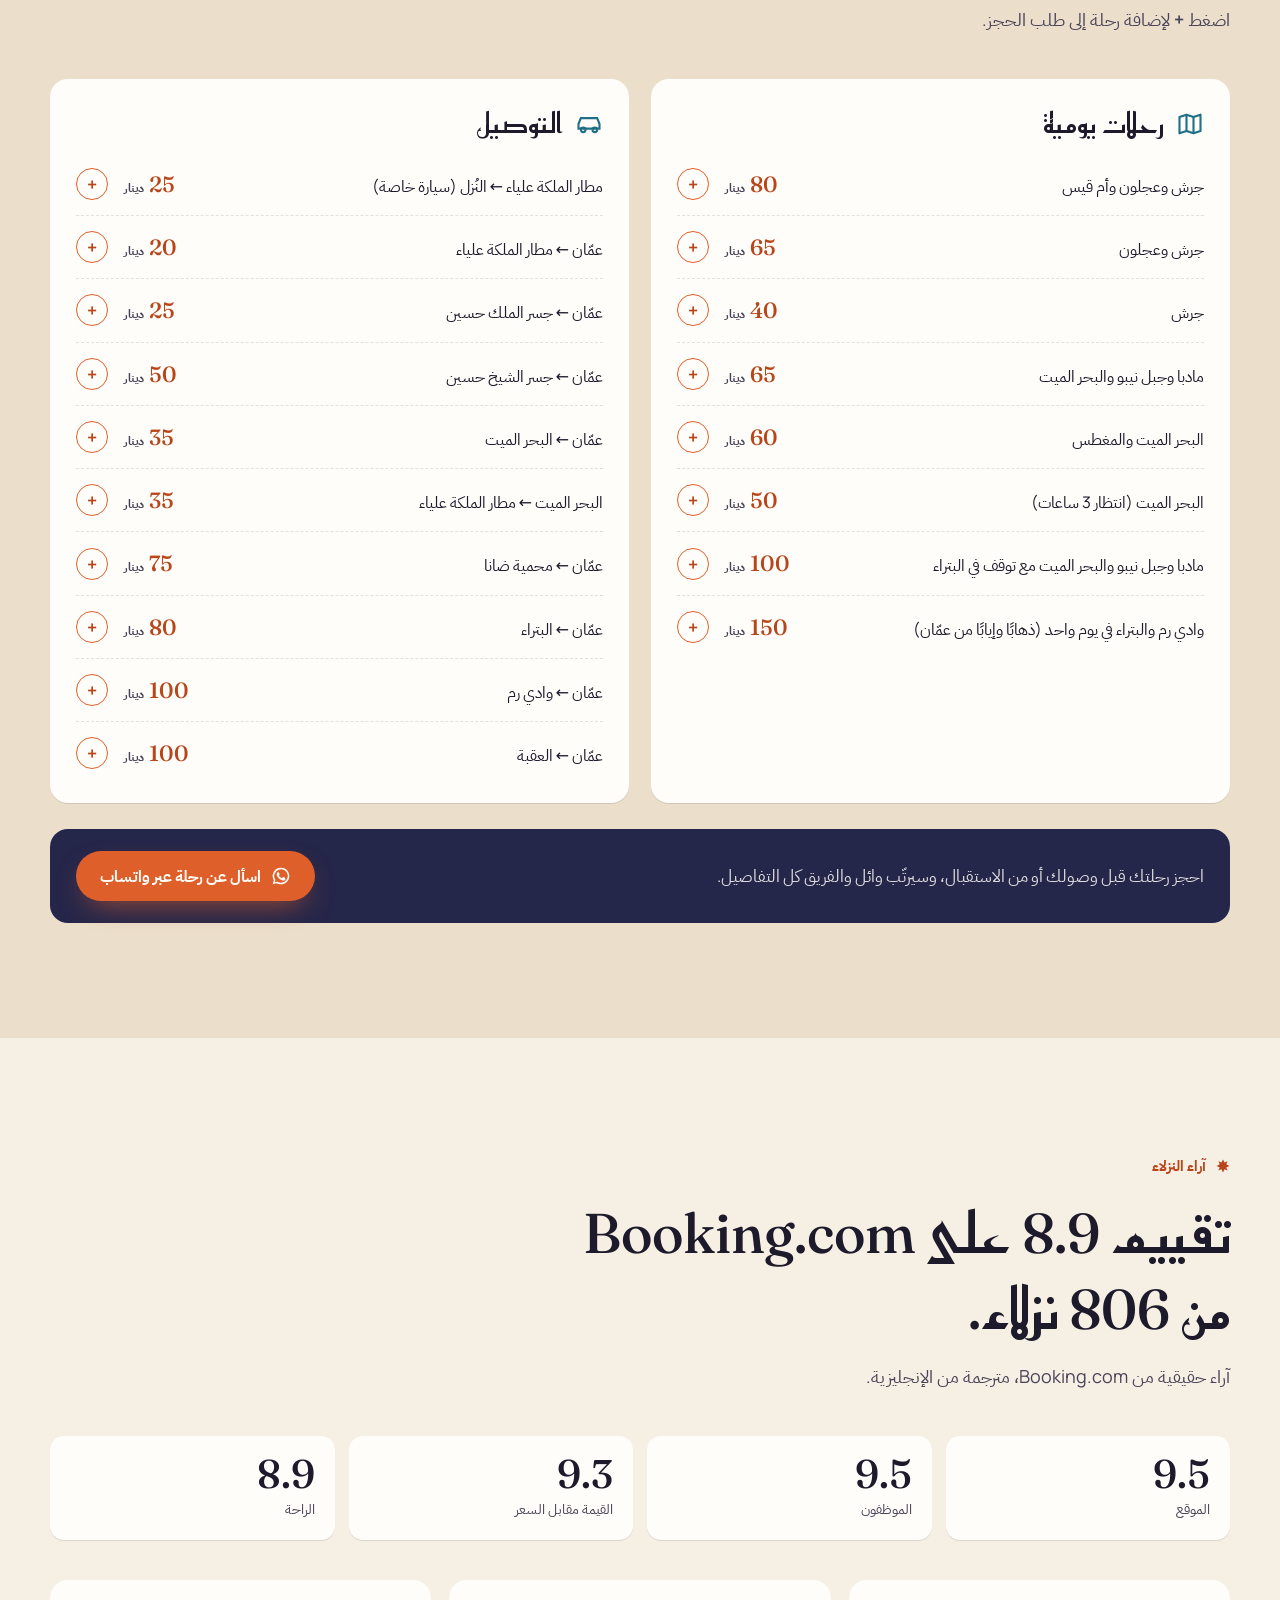
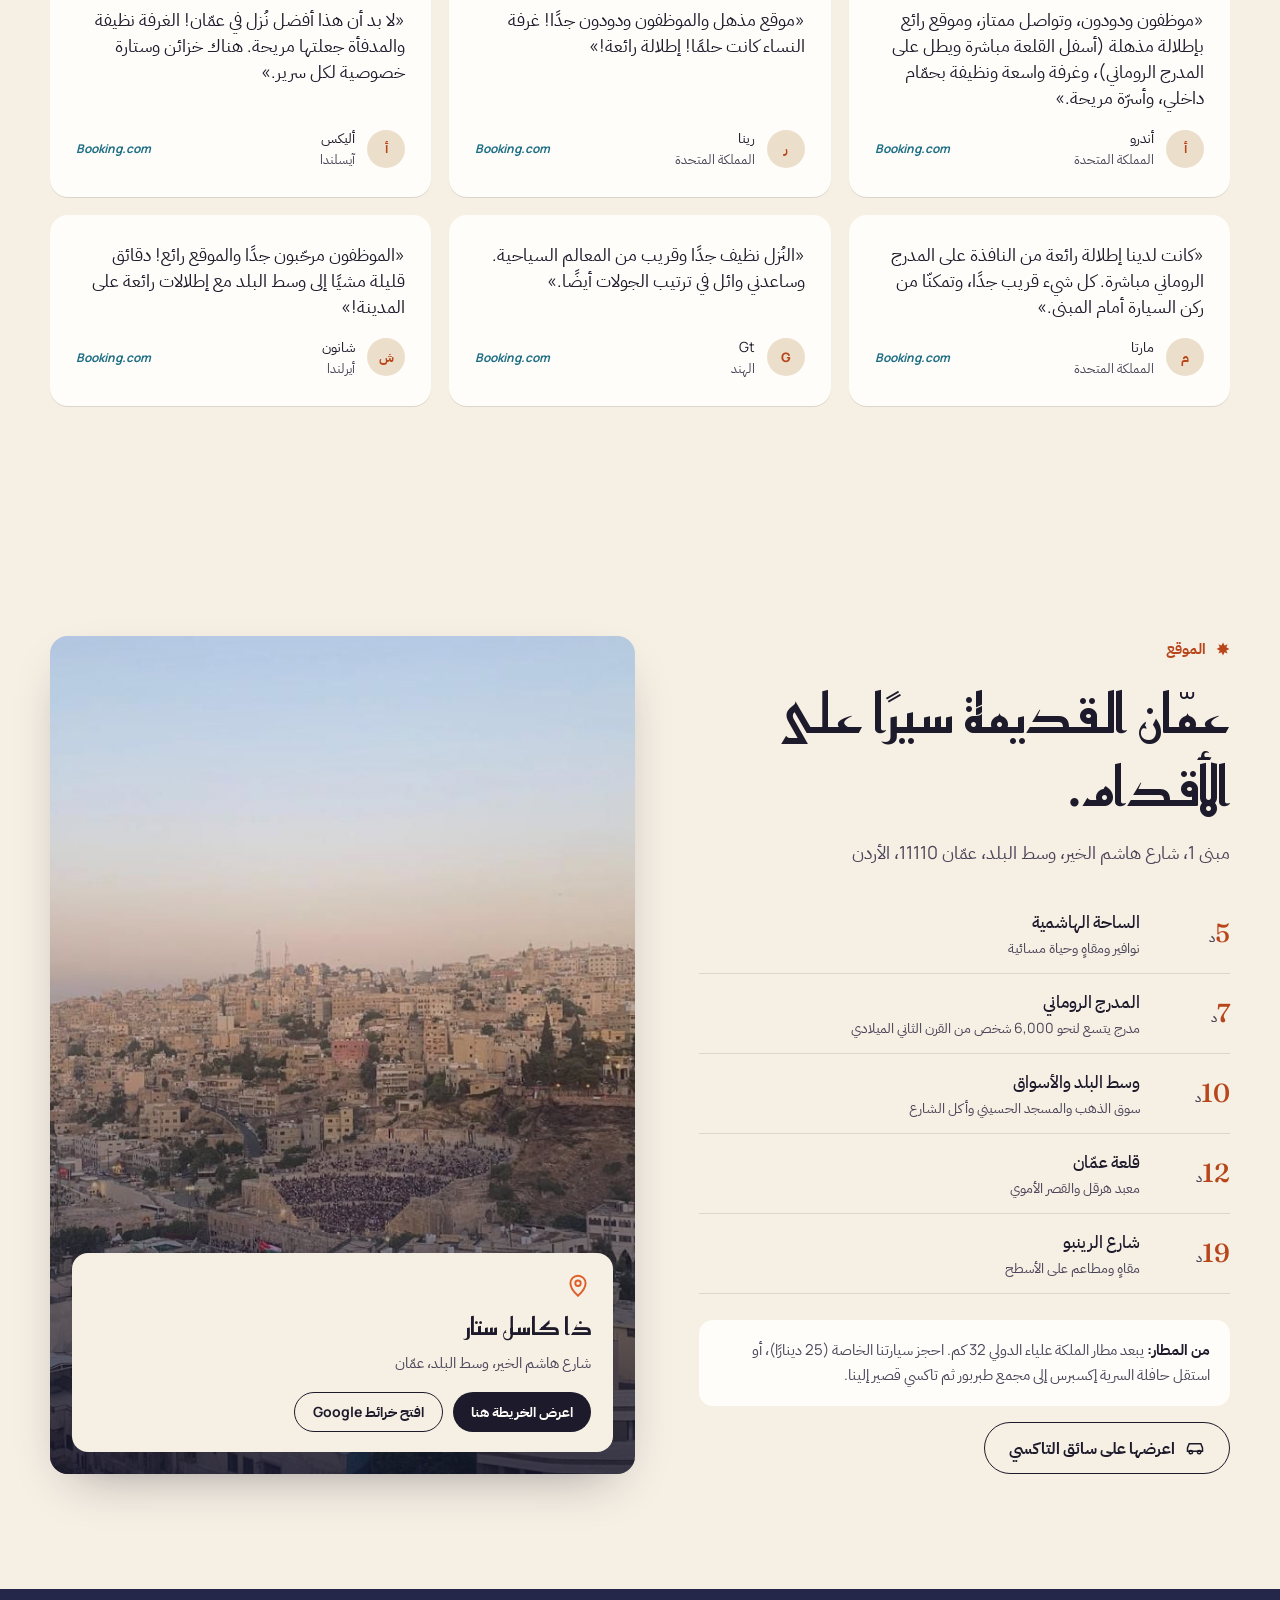
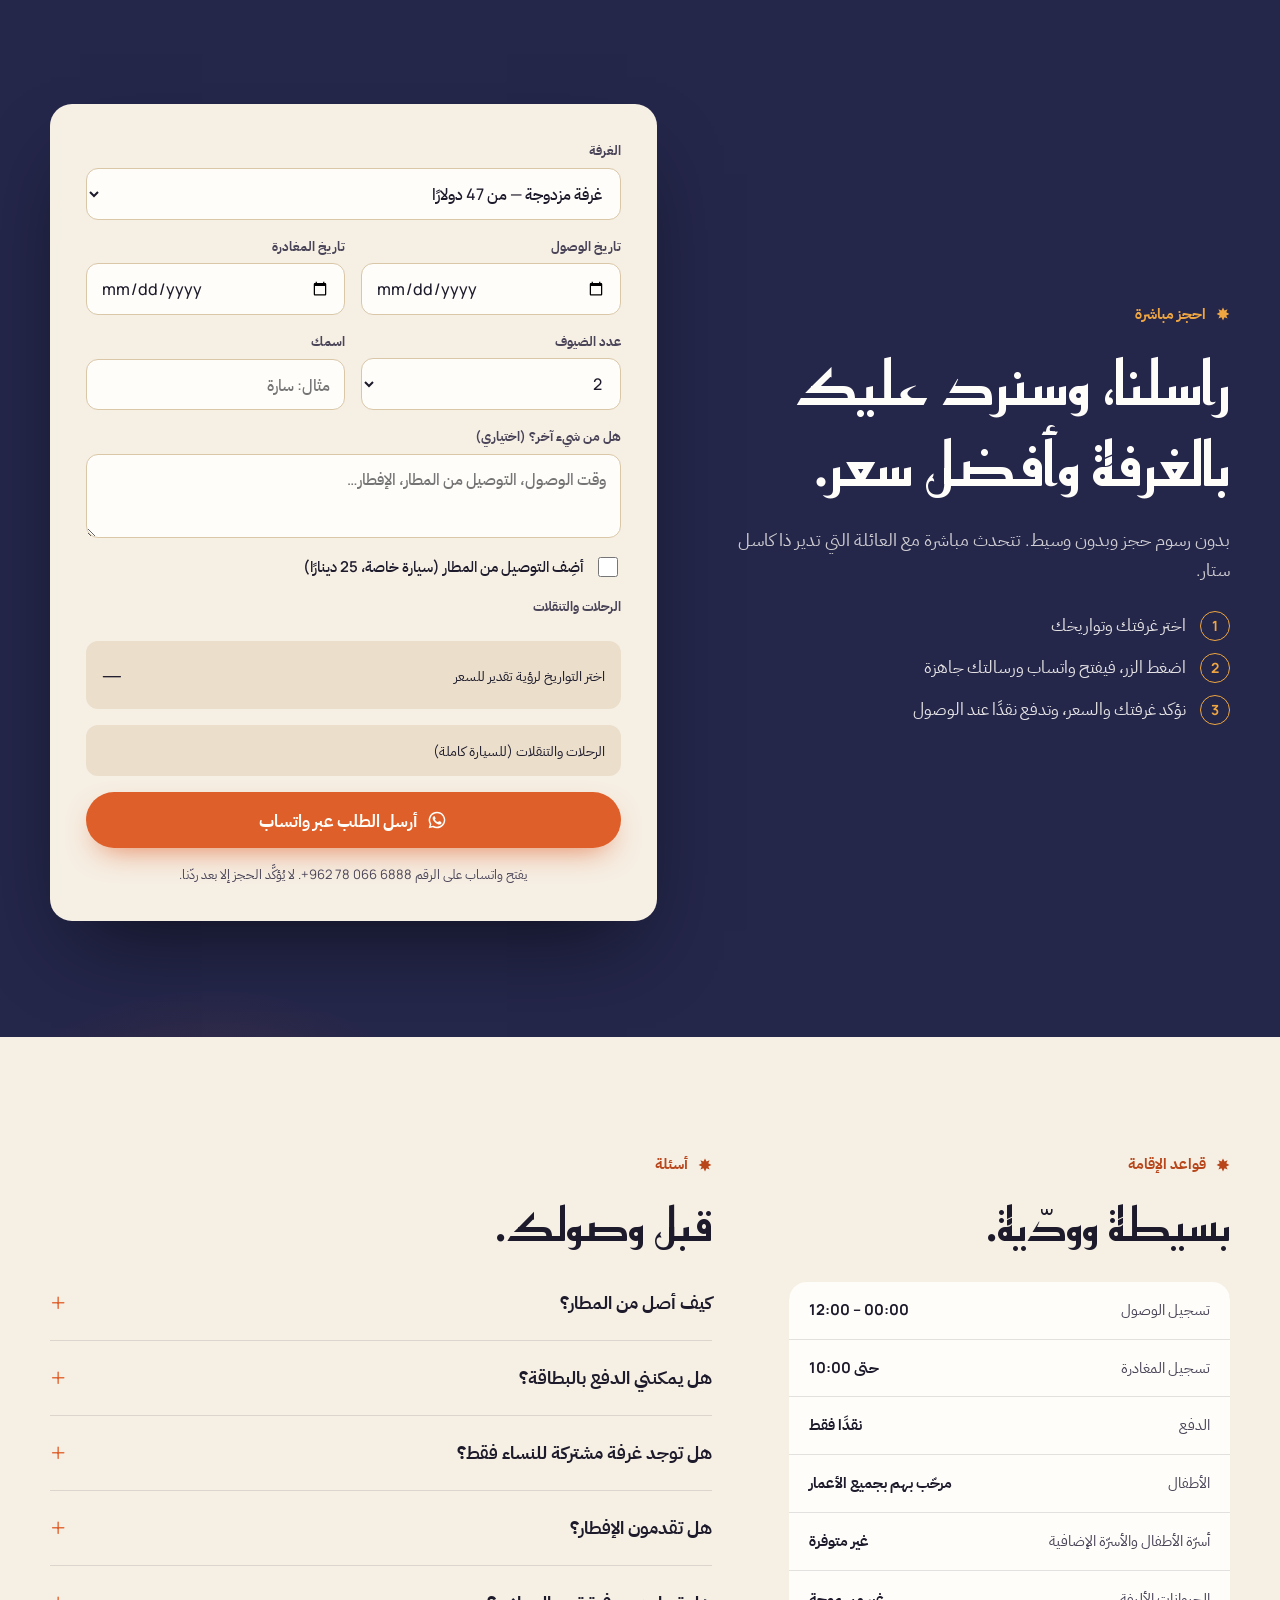
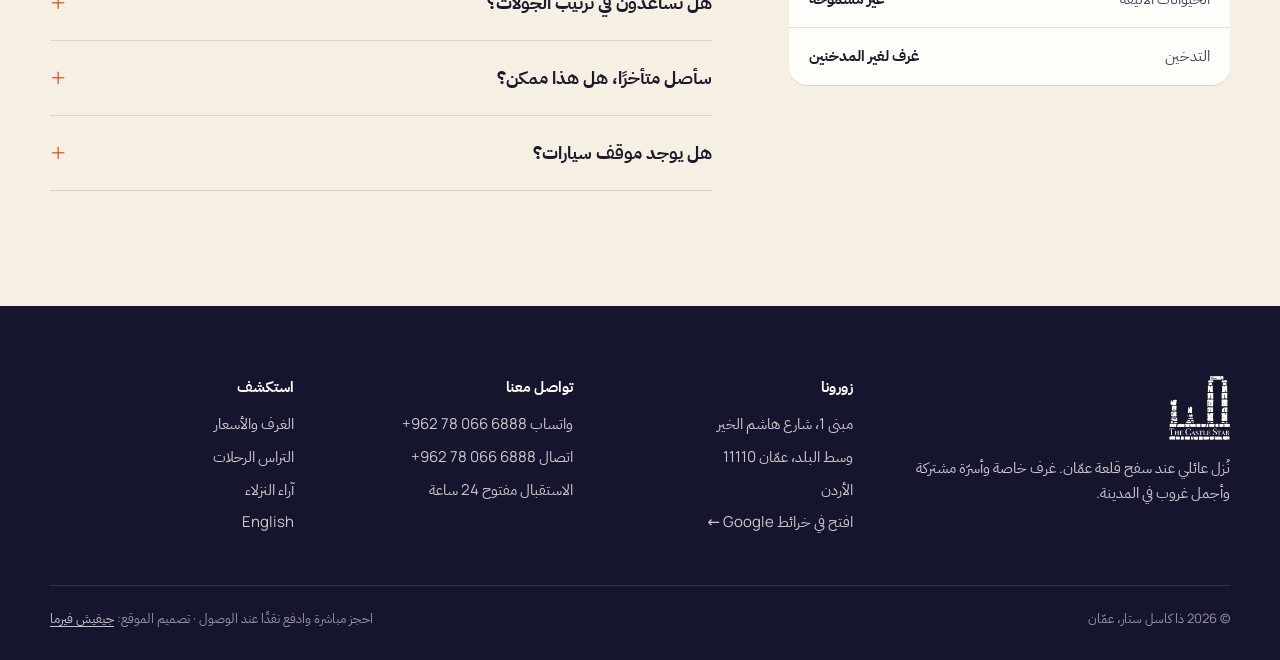
==== commit e268fc67: "Site in 10 more languages: fr, de, it, es, nl, pl, ru, zh, ja, ko - tools/build.py generates <code>/" ====
--- a/ar/index.html
+++ b/ar/index.html
@@ -14,13 +14,23 @@
 <meta property="og:site_name" content="The Castle Star">
 <meta property="og:locale" content="ar_JO">
 <meta name="twitter:card" content="summary_large_image">
+<link rel="alternate" hreflang="en" href="https://jeeveshverma.github.io/castlestaramman/">
+<link rel="alternate" hreflang="ar" href="https://jeeveshverma.github.io/castlestaramman/ar/">
+<link rel="alternate" hreflang="fr" href="https://jeeveshverma.github.io/castlestaramman/fr/">
+<link rel="alternate" hreflang="de" href="https://jeeveshverma.github.io/castlestaramman/de/">
+<link rel="alternate" hreflang="it" href="https://jeeveshverma.github.io/castlestaramman/it/">
+<link rel="alternate" hreflang="es" href="https://jeeveshverma.github.io/castlestaramman/es/">
+<link rel="alternate" hreflang="nl" href="https://jeeveshverma.github.io/castlestaramman/nl/">
+<link rel="alternate" hreflang="pl" href="https://jeeveshverma.github.io/castlestaramman/pl/">
+<link rel="alternate" hreflang="ru" href="https://jeeveshverma.github.io/castlestaramman/ru/">
+<link rel="alternate" hreflang="zh-Hans" href="https://jeeveshverma.github.io/castlestaramman/zh/">
+<link rel="alternate" hreflang="ja" href="https://jeeveshverma.github.io/castlestaramman/ja/">
+<link rel="alternate" hreflang="ko" href="https://jeeveshverma.github.io/castlestaramman/ko/">
+<link rel="alternate" hreflang="x-default" href="https://jeeveshverma.github.io/castlestaramman/">
 <link rel="canonical" href="https://jeeveshverma.github.io/castlestaramman/ar/">
 <meta property="og:type" content="website">
 <meta name="theme-color" content="#15162e">
 <link rel="icon" type="image/png" href="../favicon.png">
-<link rel="alternate" hreflang="en" href="https://jeeveshverma.github.io/castlestaramman/">
-<link rel="alternate" hreflang="ar" href="https://jeeveshverma.github.io/castlestaramman/ar/">
-<link rel="alternate" hreflang="x-default" href="https://jeeveshverma.github.io/castlestaramman/">
 <link rel="apple-touch-icon" href="../apple-touch-icon.png">
 
 
@@ -29,7 +39,7 @@
 <link rel="stylesheet" href="../assets/css/fonts.css">
 <link rel="stylesheet" href="../assets/css/style.css">
 </head>
-<body>
+<body data-t-photo="صورة">
 <a class="skip" href="#main">انتقل إلى المحتوى</a>
 
 <svg width="0" height="0" style="position:absolute" aria-hidden="true">
@@ -69,7 +79,7 @@
       <a href="#reviews">آراء النزلاء</a>
       <a href="#location">الموقع</a>
       <a href="#faq">أسئلة شائعة</a>
-      <a class="lang" href="../" hreflang="en" lang="en">English</a>
+      <!--langs--><details class="langs" translate="no"><summary aria-label="Language: العربية"><svg viewBox="0 0 24 24" aria-hidden="true"><path fill="none" stroke="currentColor" stroke-width="1.6" d="M12 3a9 9 0 1 0 0 18 9 9 0 0 0 0-18zm-9 9h18M12 3c2.5 2.6 3.8 5.6 3.8 9s-1.3 6.4-3.8 9c-2.5-2.6-3.8-5.6-3.8-9S9.5 5.6 12 3z"/></svg>AR</summary><ul><li><a href="../" hreflang="en" lang="en">English</a></li><li><a href="../ar/" hreflang="ar" lang="ar" aria-current="true">العربية</a></li><li><a href="../fr/" hreflang="fr" lang="fr">Français</a></li><li><a href="../de/" hreflang="de" lang="de">Deutsch</a></li><li><a href="../it/" hreflang="it" lang="it">Italiano</a></li><li><a href="../es/" hreflang="es" lang="es">Español</a></li><li><a href="../nl/" hreflang="nl" lang="nl">Nederlands</a></li><li><a href="../pl/" hreflang="pl" lang="pl">Polski</a></li><li><a href="../ru/" hreflang="ru" lang="ru">Русский</a></li><li><a href="../zh/" hreflang="zh-Hans" lang="zh-Hans">简体中文</a></li><li><a href="../ja/" hreflang="ja" lang="ja">日本語</a></li><li><a href="../ko/" hreflang="ko" lang="ko">한국어</a></li></ul></details><!--/langs-->
       <a class="btn btn-wa" href="#book"><svg><use href="#i-wa"/></svg>احجز عبر واتساب</a>
     </nav>
     <button class="menu-toggle" aria-label="فتح القائمة" aria-expanded="false" aria-controls="nav"><svg><use href="#i-menu"/></svg></button>
@@ -405,7 +415,7 @@
         <b>ذا كاسل ستار</b>
         <span>شارع هاشم الخير، وسط البلد، عمّان</span>
         <div class="map-btns">
-          <button type="button" class="btn btn-dark" id="mapLoad">اعرض الخريطة هنا</button>
+          <button type="button" class="btn btn-dark" id="mapLoad" data-title="خريطة ذا كاسل ستار">اعرض الخريطة هنا</button>
           <a class="btn btn-ghost-dark" href="https://www.google.com/maps/search/?api=1&amp;query=The%20Castle%20Star%20Hotel%20Amman" target="_blank" rel="noopener">افتح خرائط Google</a>
         </div>
       </div>
--- a/assets/css/fonts.css
+++ b/assets/css/fonts.css
@@ -1,8 +1,13 @@
 /* Self-hosted fonts (SIL Open Font License) */
-@font-face { font-family: "Fraunces"; src: url("../fonts/fraunces.woff2") format("woff2"); font-weight: 100 900; font-style: normal; font-display: swap; }
-@font-face { font-family: "Fraunces"; src: url("../fonts/fraunces-italic.woff2") format("woff2"); font-weight: 100 900; font-style: italic; font-display: swap; }
-@font-face { font-family: "Manrope"; src: url("../fonts/manrope.woff2") format("woff2"); font-weight: 200 800; font-style: normal; font-display: swap; }
+@font-face { font-family: "Fraunces"; src: url("../fonts/fraunces.woff2") format("woff2"); font-weight: 100 900; font-style: normal; font-display: swap; unicode-range: U+0000-00FF, U+0131, U+0152-0153, U+02BB-02BC, U+02C6, U+02DA, U+02DC, U+0304, U+0308, U+0329, U+2000-206F, U+20AC, U+2122, U+2191, U+2193, U+2212, U+2215, U+FEFF, U+FFFD; }
+@font-face { font-family: "Fraunces"; src: url("../fonts/fraunces-italic.woff2") format("woff2"); font-weight: 100 900; font-style: italic; font-display: swap; unicode-range: U+0000-00FF, U+0131, U+0152-0153, U+02BB-02BC, U+02C6, U+02DA, U+02DC, U+0304, U+0308, U+0329, U+2000-206F, U+20AC, U+2122, U+2191, U+2193, U+2212, U+2215, U+FEFF, U+FFFD; }
+@font-face { font-family: "Manrope"; src: url("../fonts/manrope.woff2") format("woff2"); font-weight: 200 800; font-style: normal; font-display: swap; unicode-range: U+0000-00FF, U+0131, U+0152-0153, U+02BB-02BC, U+02C6, U+02DA, U+02DC, U+0304, U+0308, U+0329, U+2000-206F, U+20AC, U+2122, U+2191, U+2193, U+2212, U+2215, U+FEFF, U+FFFD; }
 @font-face { font-family: "Reem Kufi"; src: url("../fonts/reem-kufi-arabic.woff2") format("woff2"); font-weight: 400 700; font-display: swap; unicode-range: U+0600-06FF, U+0750-077F, U+FB50-FDFF, U+FE70-FEFF, U+200C-200E; }
 @font-face { font-family: "IBM Plex Sans Arabic"; src: url("../fonts/plex-arabic-400.woff2") format("woff2"); font-weight: 400; font-display: swap; unicode-range: U+0600-06FF, U+0750-077F, U+FB50-FDFF, U+FE70-FEFF, U+200C-200E; }
 @font-face { font-family: "IBM Plex Sans Arabic"; src: url("../fonts/plex-arabic-500.woff2") format("woff2"); font-weight: 500 600; font-display: swap; unicode-range: U+0600-06FF, U+0750-077F, U+FB50-FDFF, U+FE70-FEFF, U+200C-200E; }
 @font-face { font-family: "IBM Plex Sans Arabic"; src: url("../fonts/plex-arabic-700.woff2") format("woff2"); font-weight: 700 800; font-display: swap; unicode-range: U+0600-06FF, U+0750-077F, U+FB50-FDFF, U+FE70-FEFF, U+200C-200E; }
+/* Polish, Czech etc. and Russian (Fraunces has no Cyrillic; Russian headings use a system serif) */
+@font-face { font-family: "Fraunces"; src: url("../fonts/fraunces-latin-ext-normal.woff2") format("woff2"); font-weight: 100 900; font-style: normal; font-display: swap; unicode-range: U+0100-02BA, U+02BD-02C5, U+02C7-02CC, U+02CE-02D7, U+02DD-02FF, U+1D00-1DBF, U+1E00-1E9F, U+1EF2-1EFF, U+2020, U+20A0-20AB, U+20AD-20C0, U+2113, U+2C60-2C7F, U+A720-A7FF; }
+@font-face { font-family: "Fraunces"; src: url("../fonts/fraunces-latin-ext-italic.woff2") format("woff2"); font-weight: 100 900; font-style: italic; font-display: swap; unicode-range: U+0100-02BA, U+02BD-02C5, U+02C7-02CC, U+02CE-02D7, U+02DD-02FF, U+1D00-1DBF, U+1E00-1E9F, U+1EF2-1EFF, U+2020, U+20A0-20AB, U+20AD-20C0, U+2113, U+2C60-2C7F, U+A720-A7FF; }
+@font-face { font-family: "Manrope"; src: url("../fonts/manrope-latin-ext-normal.woff2") format("woff2"); font-weight: 200 800; font-style: normal; font-display: swap; unicode-range: U+0100-02BA, U+02BD-02C5, U+02C7-02CC, U+02CE-02D7, U+02DD-02FF, U+1D00-1DBF, U+1E00-1E9F, U+1EF2-1EFF, U+2020, U+20A0-20AB, U+20AD-20C0, U+2113, U+2C60-2C7F, U+A720-A7FF; }
+@font-face { font-family: "Manrope"; src: url("../fonts/manrope-cyrillic-normal.woff2") format("woff2"); font-weight: 200 800; font-style: normal; font-display: swap; unicode-range: U+0301, U+0400-045F, U+0490-0491, U+04B0-04B1, U+2116; }
--- a/assets/css/style.css
+++ b/assets/css/style.css
@@ -513,3 +513,30 @@
 .taxi-tel { font-size: 22px; font-weight: 700; color: var(--ember-deep); text-decoration: none; }
 
 .trips-hint { margin-top: 6px; font-size: 15px; color: var(--ink-soft); }
+
+/* language menu */
+.nav .langs { position: relative; color: var(--white); }
+.site-header.scrolled .nav .langs { color: var(--ink); }
+.nav .langs summary { list-style: none; display: inline-flex; align-items: center; gap: 6px; border: 1px solid currentColor; border-radius: 999px; padding: 6px 12px; font-weight: 700; font-size: 13px; letter-spacing: .06em; cursor: pointer; user-select: none; opacity: .92; }
+.nav .langs summary::-webkit-details-marker { display: none; }
+.nav .langs summary svg { width: 16px; height: 16px; }
+.nav .langs summary:hover, .nav .langs[open] summary { opacity: 1; }
+.nav .langs ul { position: absolute; top: calc(100% + 10px); right: 0; z-index: 60; list-style: none; margin: 0; padding: 6px; min-width: 170px; background: var(--white); border-radius: 14px; box-shadow: var(--shadow); max-height: 70vh; overflow: auto; }
+html[dir="rtl"] .nav .langs ul { right: auto; left: 0; }
+.nav .langs ul a { display: block; padding: 9px 12px; border-radius: 9px; color: var(--ink) !important; font: 500 15px/1.2 system-ui, -apple-system, "Segoe UI", sans-serif; opacity: 1; border: 0; }
+.nav .langs ul a:hover { background: var(--stone); }
+.nav .langs ul a[aria-current] { font-weight: 700; color: var(--ember-deep) !important; }
+@media (max-width: 900px) {
+  .nav .langs { color: var(--ink); border-bottom: 1px solid var(--line); }
+  .nav .langs summary { border: 0; border-radius: 0; padding: 14px 4px; font-size: 15px; }
+  .nav .langs ul { position: static; box-shadow: none; background: none; padding: 0 0 10px; display: grid; grid-template-columns: 1fr 1fr; max-height: none; }
+  .nav .langs ul a { padding: 10px 4px; }
+}
+
+/* languages without Fraunces/Manrope glyphs: Chinese, Japanese, Korean use the system's fonts */
+html[lang="zh-Hans"] { --display: "PingFang SC", "Hiragino Sans GB", "Microsoft YaHei", "Noto Serif SC", serif; --body: "PingFang SC", "Hiragino Sans GB", "Microsoft YaHei", "Noto Sans SC", sans-serif; }
+html[lang="ja"] { --display: "Hiragino Mincho ProN", "Yu Mincho", "Noto Serif JP", serif; --body: "Hiragino Sans", "Hiragino Kaku Gothic ProN", "Yu Gothic", "Meiryo", "Noto Sans JP", sans-serif; }
+html[lang="ko"] { --display: "Apple SD Gothic Neo", "Malgun Gothic", "Noto Serif KR", serif; --body: "Apple SD Gothic Neo", "Malgun Gothic", "Noto Sans KR", sans-serif; }
+html:is([lang="zh-Hans"], [lang="ja"], [lang="ko"]) :is(.eyebrow, .wordmark small, .taxi-for) { letter-spacing: .06em; }
+html[lang="ko"] body { word-break: keep-all; }
+html[lang="ja"] body, html[lang="zh-Hans"] body { line-break: strict; }
